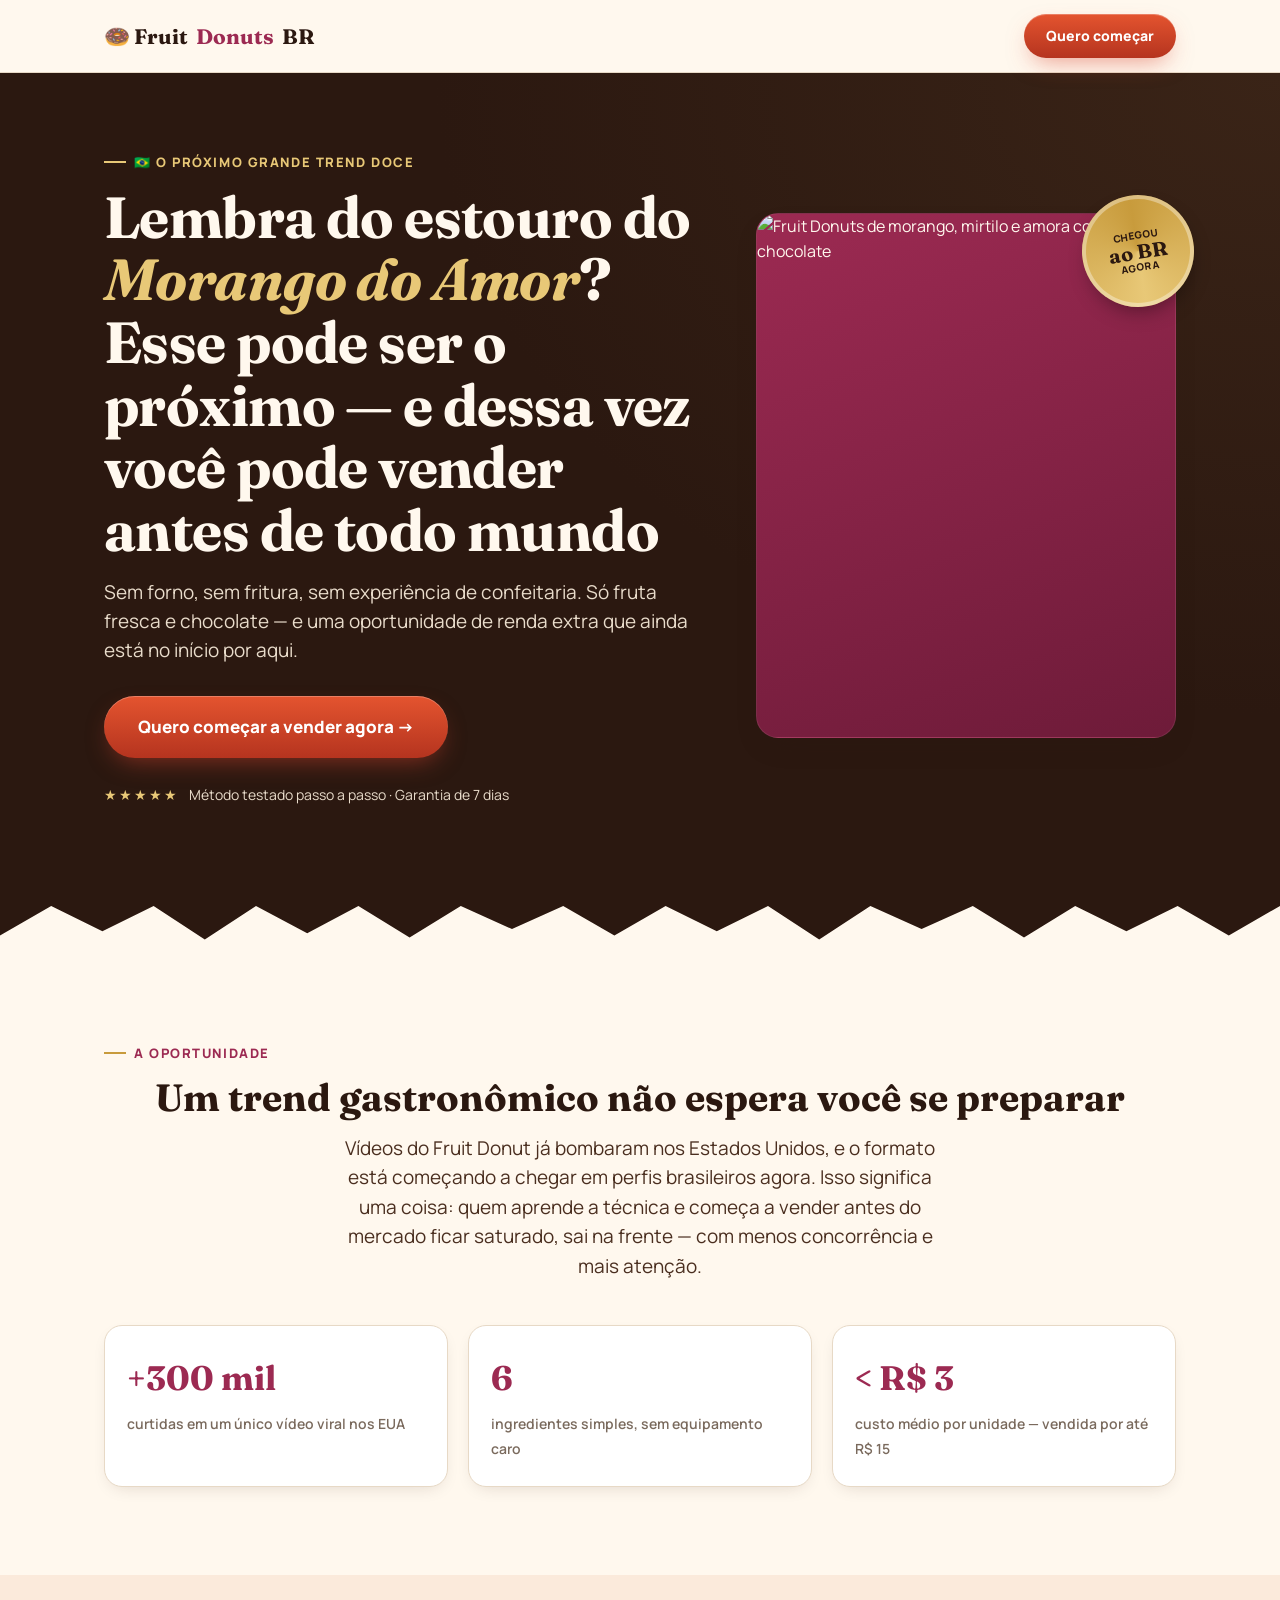
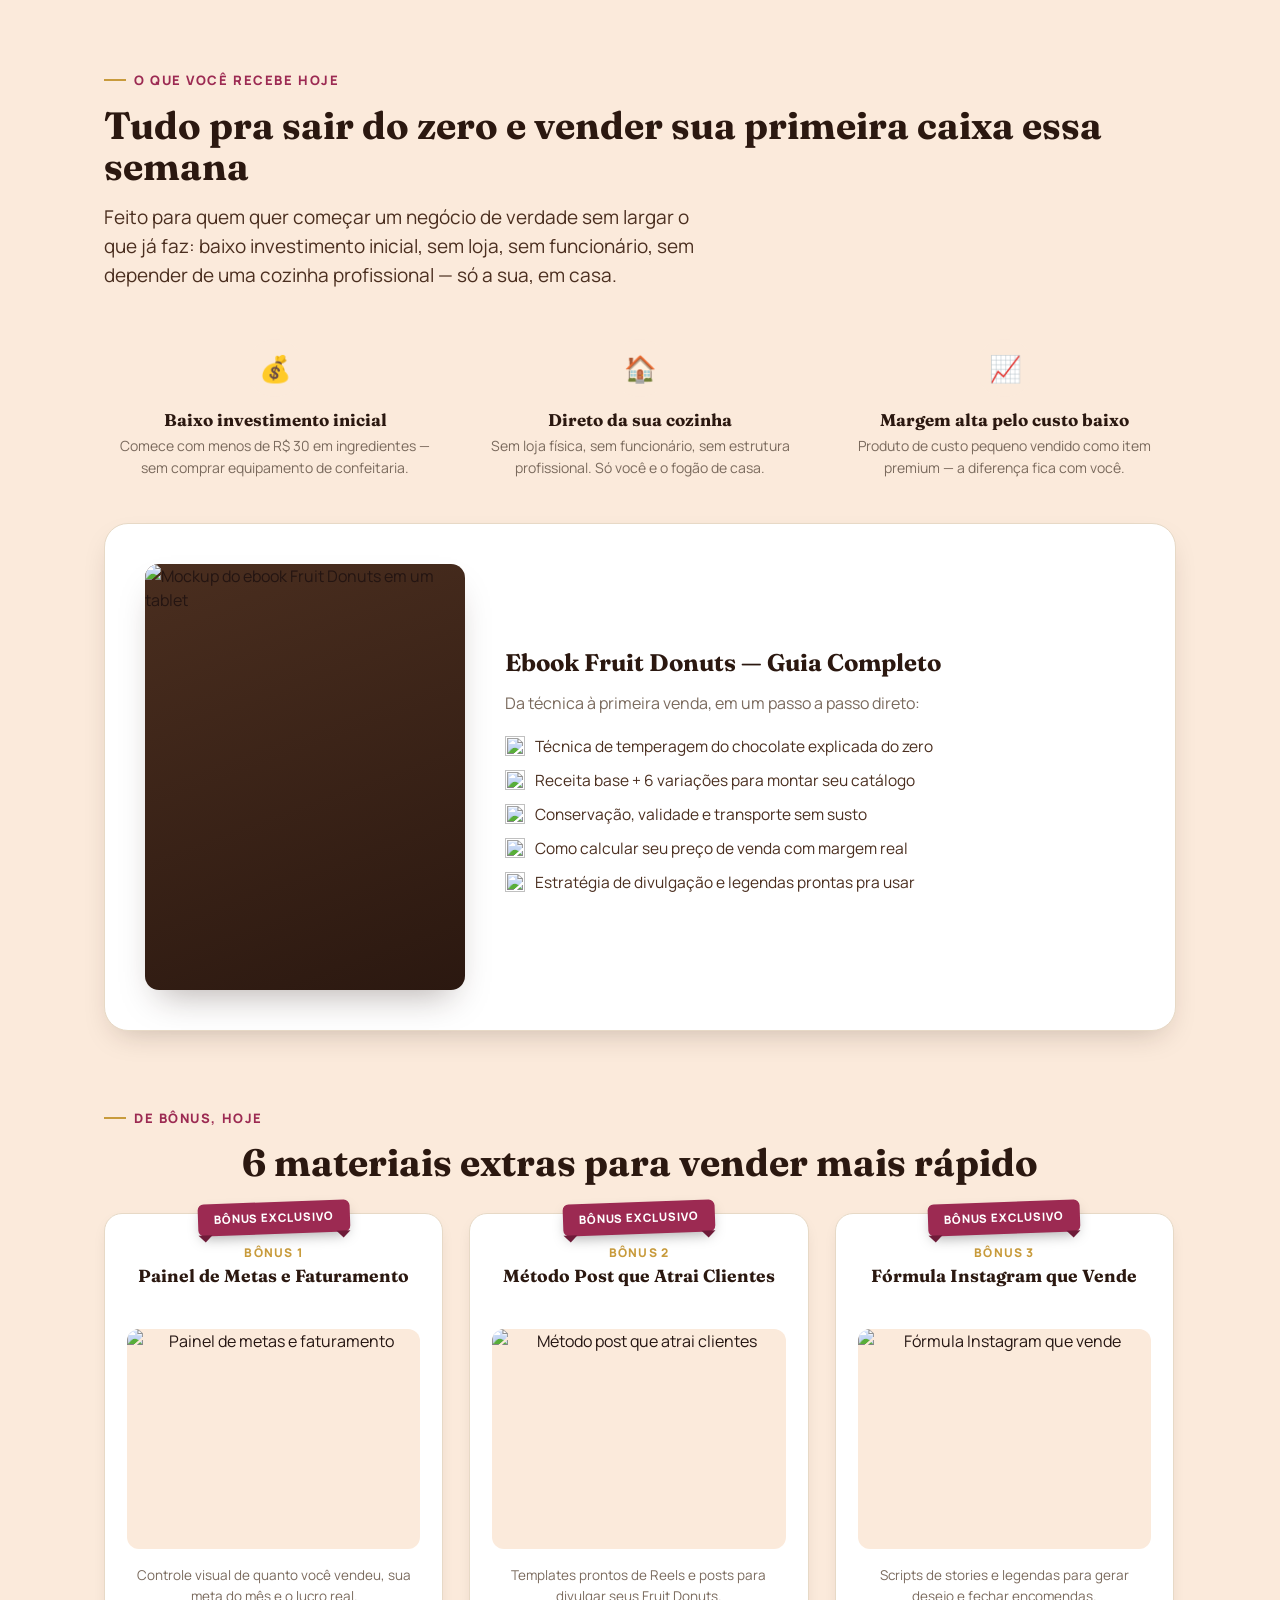
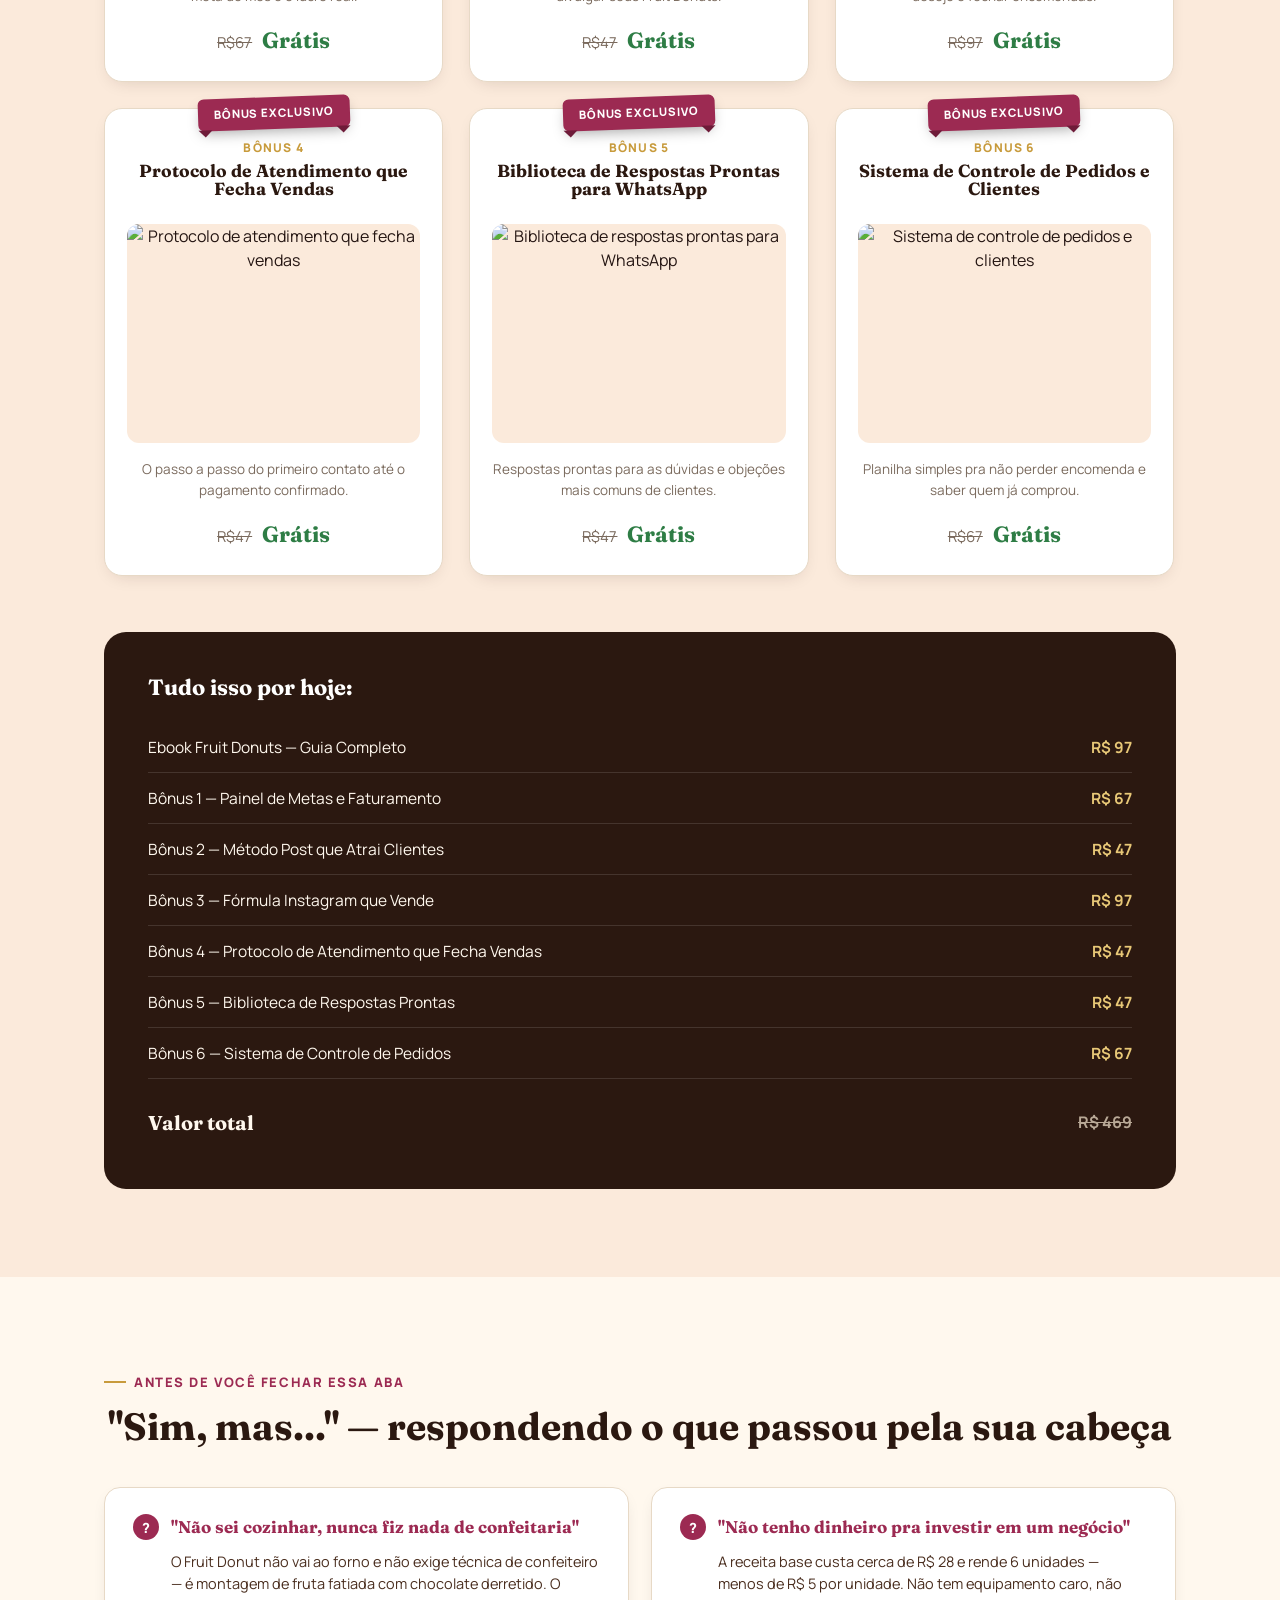
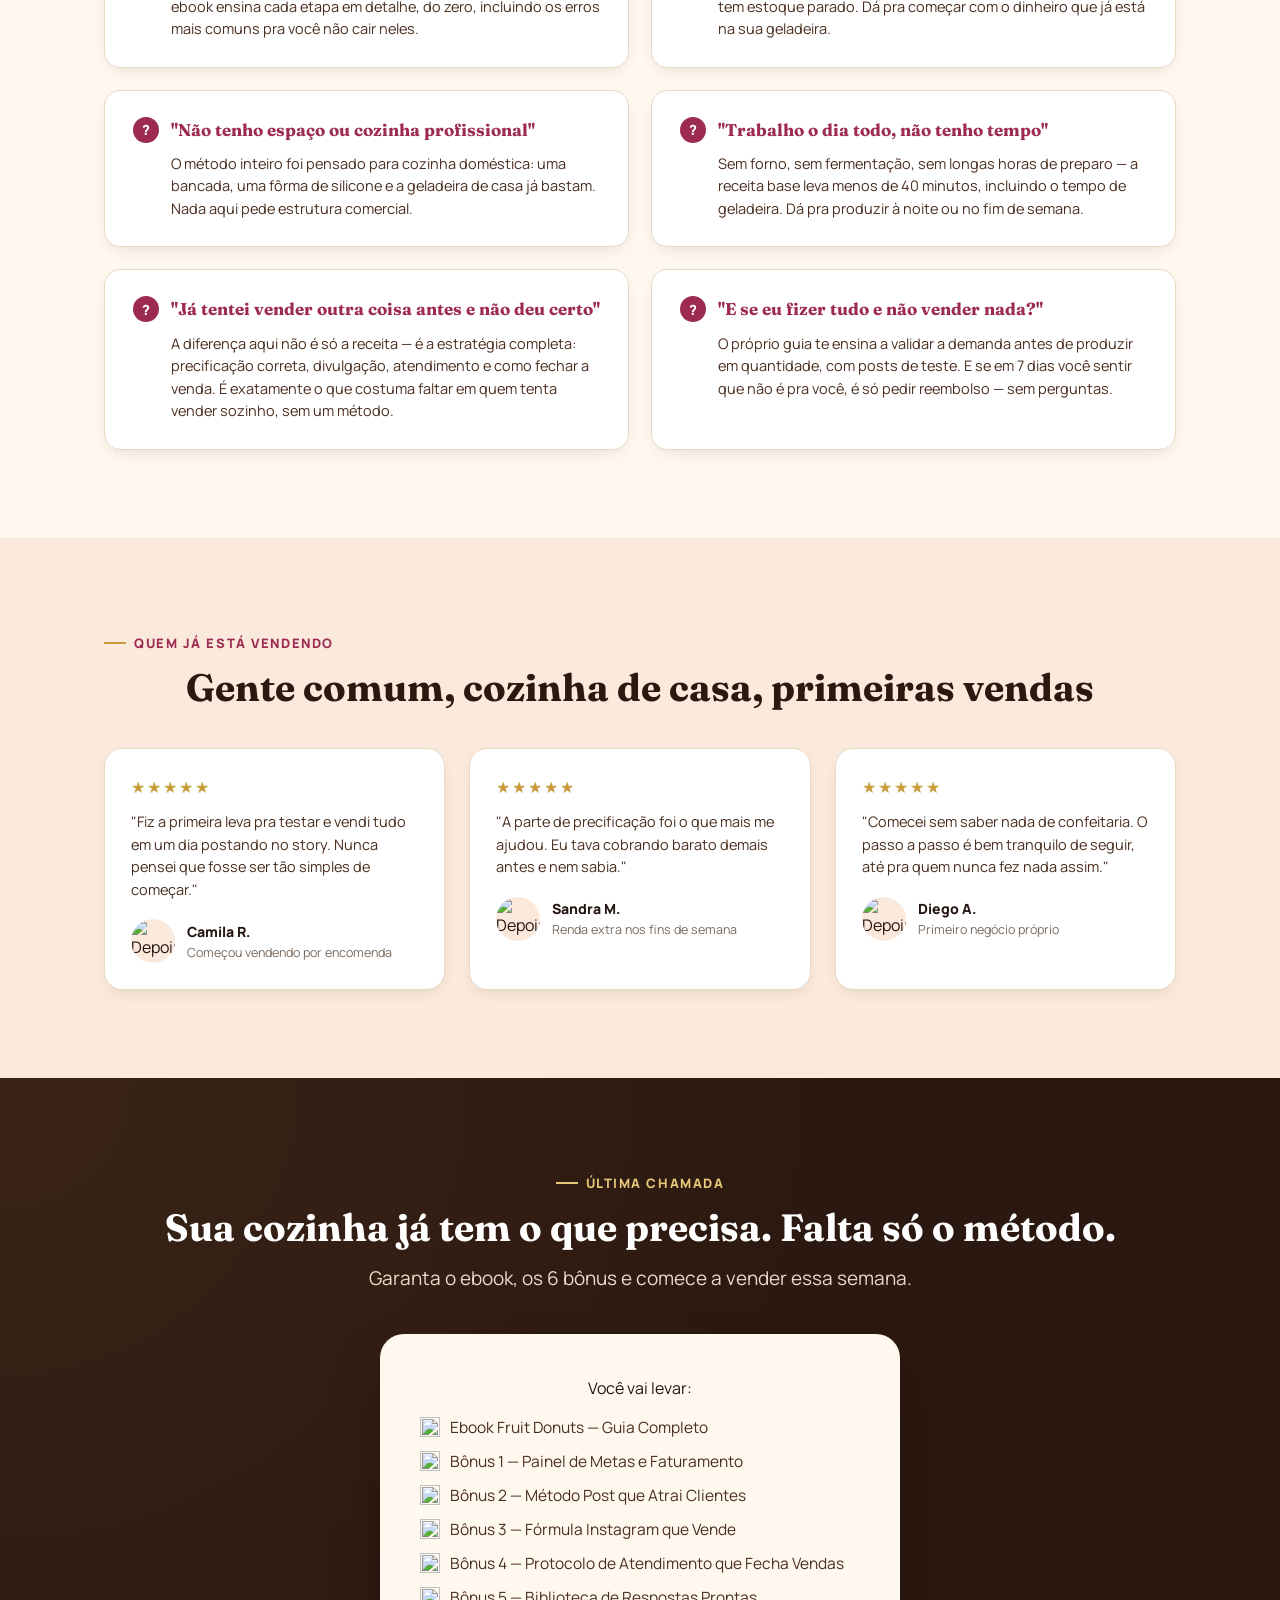
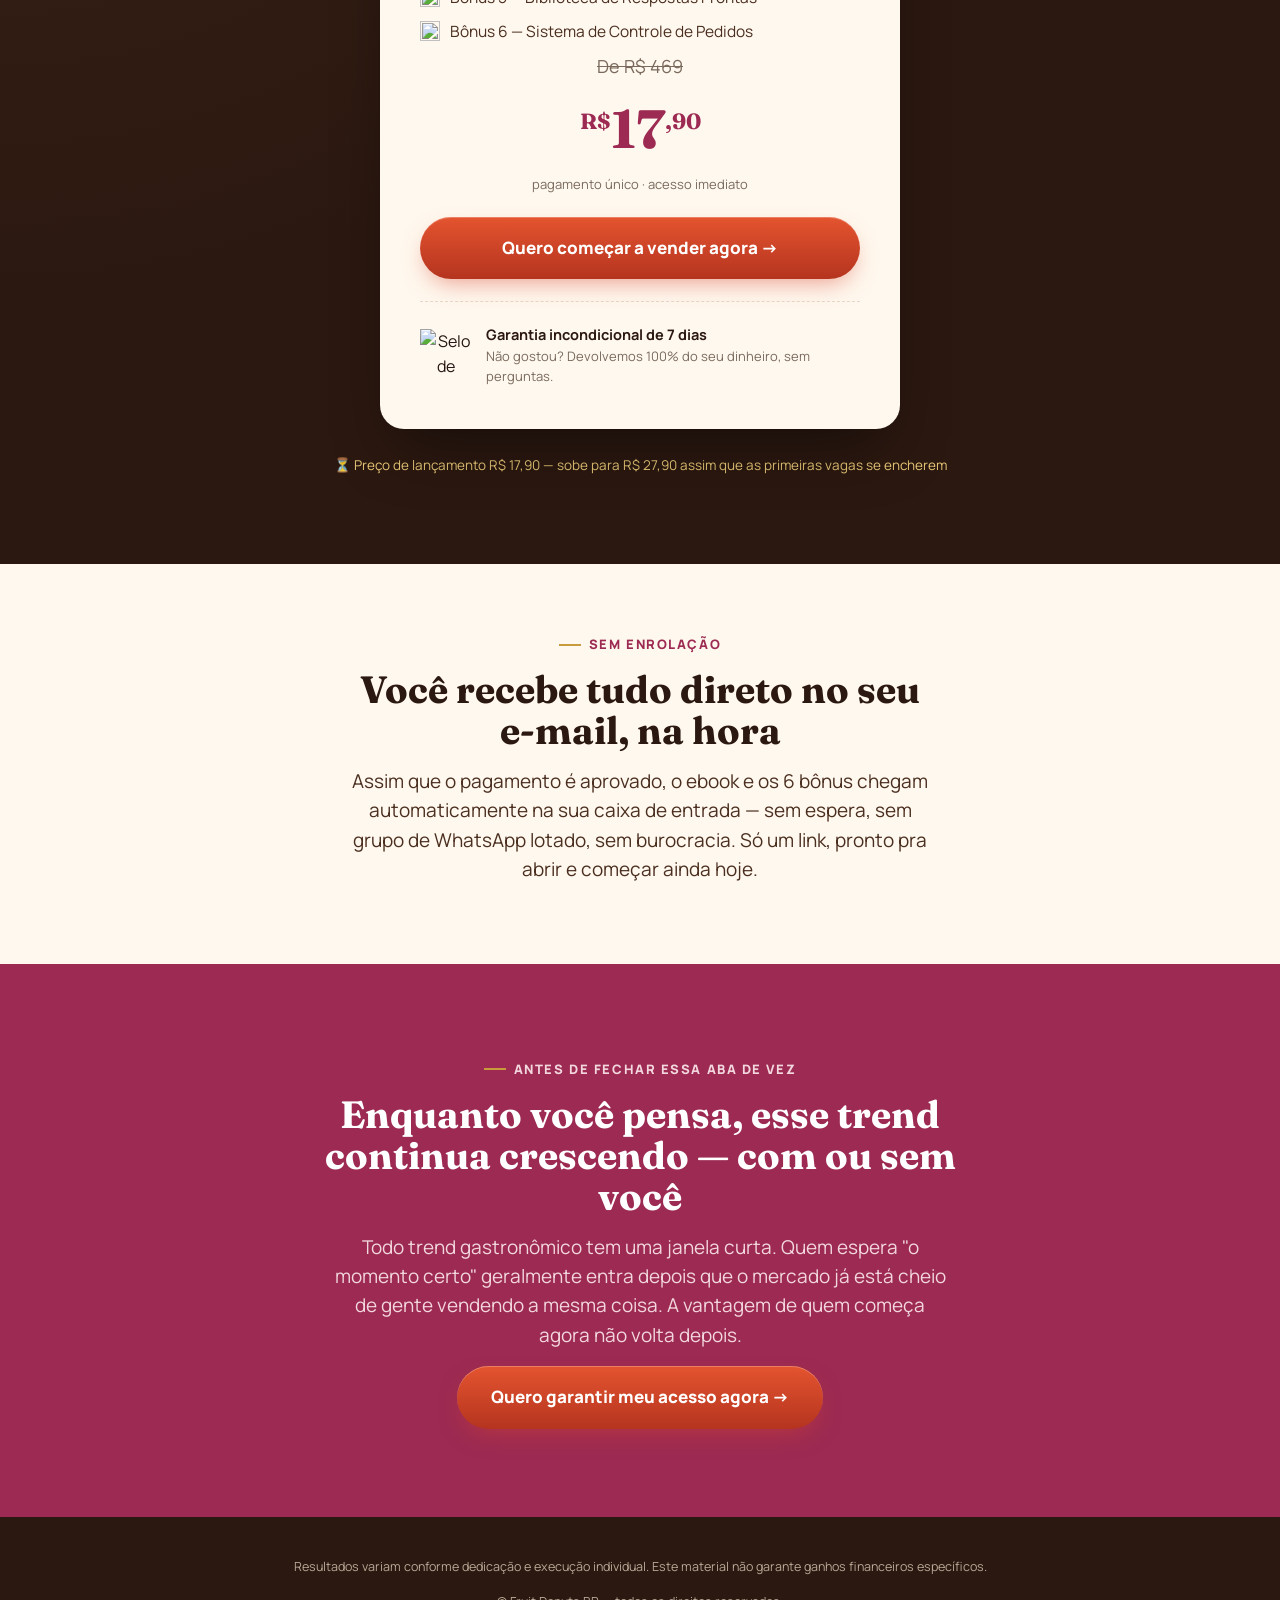
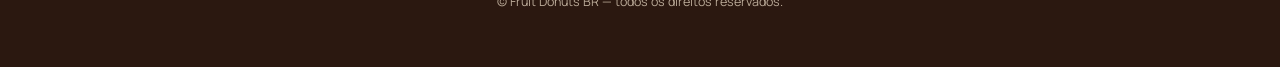
==== index.html @ 97f6bb73 "Add files via upload" ====
<!DOCTYPE html>
<html lang="pt-BR">
<head>
<meta charset="UTF-8">
<meta name="viewport" content="width=device-width, initial-scale=1.0">
<title>Fruit Donuts — O doce viral dos EUA, agora no Brasil</title>
<link rel="stylesheet" href="styles.css">
</head>
<body>

<header class="site-header">
  <div class="container">
    <div class="logo">🍩 Fruit<span>Donuts</span> BR</div>
    <a href="#oferta" class="btn btn-primary header-cta">Quero começar</a>
  </div>
</header>

<!-- ===================== ATENÇÃO ===================== -->
<section class="hero">
  <div class="container">
    <div class="hero-copy">
      <div class="eyebrow">🇧🇷 o próximo grande trend doce</div>
      <h1>Lembra do estouro do <em>Morango do Amor</em>? Esse pode ser o próximo — e dessa vez você pode vender antes de todo mundo</h1>
      <p class="lede">Sem forno, sem fritura, sem experiência de confeitaria. Só fruta fresca e chocolate — e uma oportunidade de renda extra que ainda está no início por aqui.</p>
      <div class="hero-cta-row">
        <a href="#oferta" class="btn btn-primary">Quero começar a vender agora →</a>
      </div>
      <div class="trust-row">
        <span class="stars">★★★★★</span>
        <span>Método testado passo a passo · Garantia de 7 dias</span>
      </div>
    </div>
    <div class="hero-visual">
      <div class="frame">
        <img src="img/index/hero-fruit-donuts.webp" alt="Fruit Donuts de morango, mirtilo e amora cobertos de chocolate">
      </div>
      <div class="selo-float">
        <div class="selo"><small>Chegou</small><strong>ao BR</strong><small>agora</small></div>
      </div>
    </div>
  </div>
</section>
<div class="torn from-choc"></div>

<!-- ===================== INTERESSE ===================== -->
<section>
  <div class="container">
    <div class="eyebrow center">A oportunidade</div>
    <h2 class="center">Um trend gastronômico não espera você se preparar</h2>
    <p class="lede center">Vídeos do Fruit Donut já bombaram nos Estados Unidos, e o formato está começando a chegar em perfis brasileiros agora. Isso significa uma coisa: quem aprende a técnica e começa a vender antes do mercado ficar saturado, sai na frente — com menos concorrência e mais atenção.</p>
    <div class="stat-row">
      <div class="stat-card">
        <span class="num">+300 mil</span>
        <span class="lbl">curtidas em um único vídeo viral nos EUA</span>
      </div>
      <div class="stat-card">
        <span class="num">6</span>
        <span class="lbl">ingredientes simples, sem equipamento caro</span>
      </div>
      <div class="stat-card">
        <span class="num">&lt; R$ 3</span>
        <span class="lbl">custo médio por unidade — vendida por até R$ 15</span>
      </div>
    </div>
  </div>
</section>

<!-- ===================== DESEJO ===================== -->
<section style="background:var(--cream-2);">
  <div class="container">
    <div class="eyebrow">O que você recebe hoje</div>
    <h2>Tudo pra sair do zero e vender sua primeira caixa essa semana</h2>
    <p class="lede">Feito para quem quer começar um negócio de verdade sem largar o que já faz: baixo investimento inicial, sem loja, sem funcionário, sem depender de uma cozinha profissional — só a sua, em casa.</p>

    <div class="angle-strip">
      <div class="angle-card">
        <div class="ic">💰</div>
        <h3>Baixo investimento inicial</h3>
        <p>Comece com menos de R$ 30 em ingredientes — sem comprar equipamento de confeitaria.</p>
      </div>
      <div class="angle-card">
        <div class="ic">🏠</div>
        <h3>Direto da sua cozinha</h3>
        <p>Sem loja física, sem funcionário, sem estrutura profissional. Só você e o fogão de casa.</p>
      </div>
      <div class="angle-card">
        <div class="ic">📈</div>
        <h3>Margem alta pelo custo baixo</h3>
        <p>Produto de custo pequeno vendido como item premium — a diferença fica com você.</p>
      </div>
    </div>

    <div class="product-hero-card">
      <div class="mockup">
        <img src="img/index/ebook-mockup.webp" alt="Mockup do ebook Fruit Donuts em um tablet">
      </div>
      <div>
        <h3 style="font-size:24px;">Ebook Fruit Donuts — Guia Completo</h3>
        <p style="color:var(--muted); margin-bottom:0;">Da técnica à primeira venda, em um passo a passo direto:</p>
        <ul class="check-list">
          <li><img src="img/index/icone-check.webp" alt=""> Técnica de temperagem do chocolate explicada do zero</li>
          <li><img src="img/index/icone-check.webp" alt=""> Receita base + 6 variações para montar seu catálogo</li>
          <li><img src="img/index/icone-check.webp" alt=""> Conservação, validade e transporte sem susto</li>
          <li><img src="img/index/icone-check.webp" alt=""> Como calcular seu preço de venda com margem real</li>
          <li><img src="img/index/icone-check.webp" alt=""> Estratégia de divulgação e legendas prontas pra usar</li>
        </ul>
      </div>
    </div>

    <!-- BONUS GRID -->
    <div style="margin-top:70px;">
      <div class="eyebrow center">De bônus, hoje</div>
      <h2 class="center">6 materiais extras para vender mais rápido</h2>
    </div>
    <div class="bonus-grid">

      <div class="bonus-card">
        <div class="ribbon">Bônus exclusivo</div>
        <div class="bonus-num">Bônus 1</div>
        <h3>Painel de Metas e Faturamento</h3>
        <div class="mockup"><img src="img/index/bonus_1.webp" alt="Painel de metas e faturamento"></div>
        <p class="desc">Controle visual de quanto você vendeu, sua meta do mês e o lucro real.</p>
        <div class="price-row"><span class="price-strike">R$67</span><span class="price-free">Grátis</span></div>
      </div>

      <div class="bonus-card">
        <div class="ribbon">Bônus exclusivo</div>
        <div class="bonus-num">Bônus 2</div>
        <h3>Método Post que Atrai Clientes</h3>
        <div class="mockup"><img src="img/index/bonus_2.webp" alt="Método post que atrai clientes"></div>
        <p class="desc">Templates prontos de Reels e posts para divulgar seus Fruit Donuts.</p>
        <div class="price-row"><span class="price-strike">R$47</span><span class="price-free">Grátis</span></div>
      </div>

      <div class="bonus-card">
        <div class="ribbon">Bônus exclusivo</div>
        <div class="bonus-num">Bônus 3</div>
        <h3>Fórmula Instagram que Vende</h3>
        <div class="mockup"><img src="img/index/bonus_3.webp" alt="Fórmula Instagram que vende"></div>
        <p class="desc">Scripts de stories e legendas para gerar desejo e fechar encomendas.</p>
        <div class="price-row"><span class="price-strike">R$97</span><span class="price-free">Grátis</span></div>
      </div>

      <div class="bonus-card">
        <div class="ribbon">Bônus exclusivo</div>
        <div class="bonus-num">Bônus 4</div>
        <h3>Protocolo de Atendimento que Fecha Vendas</h3>
        <div class="mockup"><img src="img/index/bonus_4.webp" alt="Protocolo de atendimento que fecha vendas"></div>
        <p class="desc">O passo a passo do primeiro contato até o pagamento confirmado.</p>
        <div class="price-row"><span class="price-strike">R$47</span><span class="price-free">Grátis</span></div>
      </div>

      <div class="bonus-card">
        <div class="ribbon">Bônus exclusivo</div>
        <div class="bonus-num">Bônus 5</div>
        <h3>Biblioteca de Respostas Prontas para WhatsApp</h3>
        <div class="mockup"><img src="img/index/bonus_5.webp" alt="Biblioteca de respostas prontas para WhatsApp"></div>
        <p class="desc">Respostas prontas para as dúvidas e objeções mais comuns de clientes.</p>
        <div class="price-row"><span class="price-strike">R$47</span><span class="price-free">Grátis</span></div>
      </div>

      <div class="bonus-card">
        <div class="ribbon">Bônus exclusivo</div>
        <div class="bonus-num">Bônus 6</div>
        <h3>Sistema de Controle de Pedidos e Clientes</h3>
        <div class="mockup"><img src="img/index/bonus_6.webp" alt="Sistema de controle de pedidos e clientes"></div>
        <p class="desc">Planilha simples pra não perder encomenda e saber quem já comprou.</p>
        <div class="price-row"><span class="price-strike">R$67</span><span class="price-free">Grátis</span></div>
      </div>

    </div>

    <!-- VALUE STACK -->
    <div class="value-stack">
      <h3>Tudo isso por hoje:</h3>
      <div class="value-row"><span>Ebook Fruit Donuts — Guia Completo</span><span class="val">R$ 97</span></div>
      <div class="value-row"><span>Bônus 1 — Painel de Metas e Faturamento</span><span class="val">R$ 67</span></div>
      <div class="value-row"><span>Bônus 2 — Método Post que Atrai Clientes</span><span class="val">R$ 47</span></div>
      <div class="value-row"><span>Bônus 3 — Fórmula Instagram que Vende</span><span class="val">R$ 97</span></div>
      <div class="value-row"><span>Bônus 4 — Protocolo de Atendimento que Fecha Vendas</span><span class="val">R$ 47</span></div>
      <div class="value-row"><span>Bônus 5 — Biblioteca de Respostas Prontas</span><span class="val">R$ 47</span></div>
      <div class="value-row"><span>Bônus 6 — Sistema de Controle de Pedidos</span><span class="val">R$ 67</span></div>
      <div class="value-row total"><span>Valor total</span><span class="val">R$ 469</span></div>
    </div>
  </div>
</section>

<!-- ===================== QUEBRA DE OBJEÇÕES ===================== -->
<section>
  <div class="container">
    <div class="eyebrow center">Antes de você fechar essa aba</div>
    <h2 class="center">"Sim, mas..." — respondendo o que passou pela sua cabeça</h2>
    <div class="objection-grid">

      <div class="objection-card">
        <div class="q"><span class="mark">?</span>"Não sei cozinhar, nunca fiz nada de confeitaria"</div>
        <p class="a">O Fruit Donut não vai ao forno e não exige técnica de confeiteiro — é montagem de fruta fatiada com chocolate derretido. O ebook ensina cada etapa em detalhe, do zero, incluindo os erros mais comuns pra você não cair neles.</p>
      </div>

      <div class="objection-card">
        <div class="q"><span class="mark">?</span>"Não tenho dinheiro pra investir em um negócio"</div>
        <p class="a">A receita base custa cerca de R$ 28 e rende 6 unidades — menos de R$ 5 por unidade. Não tem equipamento caro, não tem estoque parado. Dá pra começar com o dinheiro que já está na sua geladeira.</p>
      </div>

      <div class="objection-card">
        <div class="q"><span class="mark">?</span>"Não tenho espaço ou cozinha profissional"</div>
        <p class="a">O método inteiro foi pensado para cozinha doméstica: uma bancada, uma fôrma de silicone e a geladeira de casa já bastam. Nada aqui pede estrutura comercial.</p>
      </div>

      <div class="objection-card">
        <div class="q"><span class="mark">?</span>"Trabalho o dia todo, não tenho tempo"</div>
        <p class="a">Sem forno, sem fermentação, sem longas horas de preparo — a receita base leva menos de 40 minutos, incluindo o tempo de geladeira. Dá pra produzir à noite ou no fim de semana.</p>
      </div>

      <div class="objection-card">
        <div class="q"><span class="mark">?</span>"Já tentei vender outra coisa antes e não deu certo"</div>
        <p class="a">A diferença aqui não é só a receita — é a estratégia completa: precificação correta, divulgação, atendimento e como fechar a venda. É exatamente o que costuma faltar em quem tenta vender sozinho, sem um método.</p>
      </div>

      <div class="objection-card">
        <div class="q"><span class="mark">?</span>"E se eu fizer tudo e não vender nada?"</div>
        <p class="a">O próprio guia te ensina a validar a demanda antes de produzir em quantidade, com posts de teste. E se em 7 dias você sentir que não é pra você, é só pedir reembolso — sem perguntas.</p>
      </div>

    </div>
  </div>
</section>

<!-- ===================== PROVA SOCIAL ===================== -->
<section style="background:var(--cream-2);">
  <div class="container">
    <div class="eyebrow center">Quem já está vendendo</div>
    <h2 class="center">Gente comum, cozinha de casa, primeiras vendas</h2>
    <div class="testi-grid">
      <div class="testi-card">
        <span class="stars">★★★★★</span>
        <p>"Fiz a primeira leva pra testar e vendi tudo em um dia postando no story. Nunca pensei que fosse ser tão simples de começar."</p>
        <div class="testi-person">
          <img src="img/index/depoimento-avatar-1.webp" alt="Depoimento de cliente">
          <div><div class="name">Camila R.</div><div class="role">Começou vendendo por encomenda</div></div>
        </div>
      </div>
      <div class="testi-card">
        <span class="stars">★★★★★</span>
        <p>"A parte de precificação foi o que mais me ajudou. Eu tava cobrando barato demais antes e nem sabia."</p>
        <div class="testi-person">
          <img src="img/index/depoimento-avatar-2.webp" alt="Depoimento de cliente">
          <div><div class="name">Sandra M.</div><div class="role">Renda extra nos fins de semana</div></div>
        </div>
      </div>
      <div class="testi-card">
        <span class="stars">★★★★★</span>
        <p>"Comecei sem saber nada de confeitaria. O passo a passo é bem tranquilo de seguir, até pra quem nunca fez nada assim."</p>
        <div class="testi-person">
          <img src="img/index/depoimento-avatar-3.webp" alt="Depoimento de cliente">
          <div><div class="name">Diego A.</div><div class="role">Primeiro negócio próprio</div></div>
        </div>
      </div>
    </div>
  </div>
</section>

<!-- ===================== AÇÃO ===================== -->
<section class="action-section" id="oferta">
  <div class="container">
    <div class="eyebrow">Última chamada</div>
    <h2>Sua cozinha já tem o que precisa. Falta só o método.</h2>
    <p class="lede center" style="color:#E9DCCB;">Garanta o ebook, os 6 bônus e comece a vender essa semana.</p>

    <div class="pricing-card">
      <div class="includes-block">
        <div class="ob-title" style="font-size:16px;margin-bottom:14px;">Você vai levar:</div>
        <ul class="check-list" style="margin:0;">
          <li><img src="img/index/icone-check.webp" alt=""> Ebook Fruit Donuts — Guia Completo</li>
          <li><img src="img/index/icone-check.webp" alt=""> Bônus 1 — Painel de Metas e Faturamento</li>
          <li><img src="img/index/icone-check.webp" alt=""> Bônus 2 — Método Post que Atrai Clientes</li>
          <li><img src="img/index/icone-check.webp" alt=""> Bônus 3 — Fórmula Instagram que Vende</li>
          <li><img src="img/index/icone-check.webp" alt=""> Bônus 4 — Protocolo de Atendimento que Fecha Vendas</li>
          <li><img src="img/index/icone-check.webp" alt=""> Bônus 5 — Biblioteca de Respostas Prontas</li>
          <li><img src="img/index/icone-check.webp" alt=""> Bônus 6 — Sistema de Controle de Pedidos</li>
        </ul>
      </div>
      <div class="price-block">
        <span class="old-price">De R$ 469</span>
        <div class="new-price"><sup>R$</sup>17<sup>,90</sup></div>
        <div class="per">pagamento único · acesso imediato</div>
        <a href="#" class="btn btn-primary btn-block">Quero começar a vender agora →</a>
        <div class="guarantee-row">
          <img src="img/index/garantia-selo.webp" alt="Selo de garantia de 7 dias">
          <div class="txt"><strong>Garantia incondicional de 7 dias</strong>Não gostou? Devolvemos 100% do seu dinheiro, sem perguntas.</div>
        </div>
      </div>
    </div>
    <div class="urgency">⏳ Preço de lançamento R$ 17,90 — sobe para R$ 27,90 assim que as primeiras vagas se encherem</div>
  </div>
</section>

<!-- ===================== ENTREGA / SEM ENROLAÇÃO ===================== -->
<section class="section-tight" style="background:var(--cream);">
  <div class="container center" style="max-width:640px;">
    <div class="eyebrow center">sem enrolação</div>
    <h2>Você recebe tudo direto no seu e-mail, na hora</h2>
    <p class="lede center">Assim que o pagamento é aprovado, o ebook e os 6 bônus chegam automaticamente na sua caixa de entrada — sem espera, sem grupo de WhatsApp lotado, sem burocracia. Só um link, pronto pra abrir e começar ainda hoje.</p>
  </div>
</section>

<!-- ===================== CUTUCADA FINAL ===================== -->
<section style="background:var(--berry); color:#fff; text-align:center;">
  <div class="container" style="max-width:680px;">
    <div class="eyebrow center" style="color:#F3D7DE;">antes de fechar essa aba de vez</div>
    <h2 style="color:#fff;">Enquanto você pensa, esse trend continua crescendo — com ou sem você</h2>
    <p class="lede center" style="color:#F3D7DE;">Todo trend gastronômico tem uma janela curta. Quem espera "o momento certo" geralmente entra depois que o mercado já está cheio de gente vendendo a mesma coisa. A vantagem de quem começa agora não volta depois.</p>
    <a href="#oferta" class="btn btn-primary">Quero garantir meu acesso agora →</a>
  </div>
</section>

<footer>
  <div class="container">
    <p>Resultados variam conforme dedicação e execução individual. Este material não garante ganhos financeiros específicos.</p>
    <p>© Fruit Donuts BR — todos os direitos reservados.</p>
  </div>
</footer>

</body>
</html>
---- styles.css ----
/* ============================================================
   FRUIT DONUTS BR — Design tokens
   Display: Fraunces (bakery/patisserie signage energy)
   Body/UI: Manrope
   Signature: rotated "selo" (wax-seal/sticker) badges + torn-paper
   section dividers, evoking a bakery box rather than a generic SaaS page.
   ============================================================ */

@import url('https://fonts.googleapis.com/css2?family=Fraunces:ital,opsz,wght@0,9..144,400;0,9..144,600;0,9..144,700;0,9..144,900;1,9..144,500;1,9..144,600&family=Manrope:wght@400;500;600;700;800&display=swap');

:root{
  --choc:        #2B1810;
  --choc-soft:   #4A2E1F;
  --cream:       #FFF8EE;
  --cream-2:     #FBEADB;
  --card:        #FFFFFF;
  --berry:       #9C2A52;
  --berry-deep:  #6E1B39;
  --red-cta:     #D6432F;
  --red-cta-dk:  #B5341F;
  --gold:        #C89B3C;
  --gold-light:  #E8C877;
  --ink:         #241512;
  --muted:       #7A6A5D;
  --line:        #E7D9C6;
  --green-ok:    #2E7D45;

  --display: 'Fraunces', serif;
  --body: 'Manrope', sans-serif;

  --radius: 18px;
  --shadow-soft: 0 12px 30px -12px rgba(43,24,16,0.25);
  --shadow-card: 0 6px 18px -8px rgba(43,24,16,0.18);
}

*{ box-sizing: border-box; }
html{ scroll-behavior: smooth; }
body{
  margin:0;
  font-family: var(--body);
  background: var(--cream);
  color: var(--ink);
  line-height: 1.55;
  -webkit-font-smoothing: antialiased;
}
img{ max-width:100%; display:block; }
a{ color: inherit; }
.container{
  width: 100%;
  max-width: 1120px;
  margin: 0 auto;
  padding: 0 24px;
}
.eyebrow{
  display:inline-flex;
  align-items:center;
  gap:8px;
  font-family: var(--body);
  font-weight:800;
  font-size: 13px;
  letter-spacing: .12em;
  text-transform: uppercase;
  color: var(--berry);
  margin-bottom: 14px;
}
.eyebrow::before{
  content:"";
  width: 22px; height: 2px;
  background: var(--gold);
  display:inline-block;
}
h1,h2,h3{
  font-family: var(--display);
  color: var(--choc);
  margin: 0 0 16px;
  line-height: 1.08;
  font-weight: 700;
}
h1{ font-size: clamp(34px, 5vw, 58px); font-weight: 700; letter-spacing: -0.01em; }
h2{ font-size: clamp(26px, 3.4vw, 38px); }
h3{ font-size: 20px; }
p{ margin: 0 0 16px; }
.lede{ font-size: 19px; color: var(--choc-soft); max-width: 620px; }
.center{ text-align:center; margin-left:auto; margin-right:auto; }

section{ padding: 88px 0; position:relative; }
.section-tight{ padding: 64px 0; }

/* ---------- Buttons ---------- */
.btn{
  display:inline-flex;
  align-items:center;
  justify-content:center;
  gap:10px;
  font-family: var(--body);
  font-weight: 800;
  font-size: 17px;
  padding: 18px 34px;
  border-radius: 100px;
  border: none;
  cursor:pointer;
  text-decoration:none;
  transition: transform .15s ease, box-shadow .15s ease, filter .15s ease;
}
.btn-primary{
  background: linear-gradient(180deg, #E4542F, var(--red-cta-dk));
  color: #fff;
  box-shadow: 0 10px 24px -8px rgba(214,67,47,0.55), inset 0 1px 0 rgba(255,255,255,.25);
}
.btn-primary:hover{ transform: translateY(-2px); filter: brightness(1.04); }
.btn-primary:active{ transform: translateY(0); }
.btn-ghost{
  background: transparent;
  color: var(--choc);
  border: 2px solid var(--choc);
}
.btn-block{ width:100%; }
.btn-sub{ display:block; margin-top:10px; font-size:13px; color: var(--muted); text-align:center; }

/* ---------- Header ---------- */
.site-header{
  position: sticky; top:0; z-index: 50;
  background: rgba(255,248,238,0.92);
  backdrop-filter: blur(6px);
  border-bottom: 1px solid var(--line);
}
.site-header .container{
  display:flex; align-items:center; justify-content:space-between;
  padding-top: 14px; padding-bottom: 14px;
}
.logo{
  font-family: var(--display);
  font-weight: 700;
  font-size: 21px;
  color: var(--choc);
  display:flex; align-items:center; gap:8px;
}
.logo span{ color: var(--berry); }
.header-cta{
  font-size: 14px;
  padding: 11px 22px;
}

/* ---------- Hero ---------- */
.hero{
  background: radial-gradient(120% 140% at 100% 0%, #3A2417 0%, var(--choc) 55%);
  color: var(--cream);
  padding: 72px 0 100px;
  overflow:hidden;
}
.hero .container{
  display:flex;
  flex-wrap: wrap;
  gap: 56px;
  align-items:center;
}
.hero .hero-copy{ flex: 1 1 460px; min-width: 320px; }
.hero .hero-visual{ flex: 1 1 380px; min-width: 280px; max-width: 420px; }
.hero .eyebrow{ color: var(--gold-light); }
.hero .eyebrow::before{ background: var(--gold-light); }
.hero h1{ color: #FFF8EE; }
.hero h1 em{ font-style: italic; color: var(--gold-light); }
.hero .lede{ color: #E9DCCB; }
.hero-cta-row{ display:flex; align-items:center; gap:18px; margin-top: 30px; flex-wrap:wrap; }
.trust-row{
  margin-top: 26px;
  display:flex; align-items:center; gap:10px;
  font-size: 14px; color: #E9DCCB;
}
.stars{ color: var(--gold-light); letter-spacing: 2px; }

.hero-visual{ position:relative; }
.hero-visual .frame{
  border-radius: 22px;
  overflow:hidden;
  box-shadow: var(--shadow-soft);
  border: 1px solid rgba(255,255,255,.08);
  aspect-ratio: 4/5;
  background: linear-gradient(160deg, var(--berry) 0%, var(--berry-deep) 100%);
}
.hero-visual .frame img{ width:100%; height:100%; object-fit: cover; }
.selo-float{
  position:absolute; right:-18px; top:-18px;
}

/* ---------- Selo / badge (signature element) ---------- */
.selo{
  position:relative;
  display:inline-flex;
  flex-direction:column;
  align-items:center;
  justify-content:center;
  width: 112px; height:112px;
  border-radius: 50%;
  background: conic-gradient(from 180deg, var(--gold-light), var(--gold), var(--gold-light));
  color: var(--choc);
  font-family: var(--display);
  font-weight:700;
  text-align:center;
  transform: rotate(-9deg);
  box-shadow: 0 10px 22px -8px rgba(0,0,0,0.45), inset 0 0 0 4px rgba(255,255,255,.35);
  line-height:1.05;
}
.selo small{ font-family: var(--body); font-weight:800; font-size:10px; letter-spacing:.06em; text-transform:uppercase; }
.selo strong{ font-size: 20px; }

.ribbon{
  position:absolute; top:-12px; left: 50%; transform: translateX(-50%) rotate(-2deg);
  background: var(--berry);
  color:#fff;
  font-family: var(--body);
  font-weight: 800;
  font-size: 11.5px;
  letter-spacing: .07em;
  text-transform: uppercase;
  padding: 7px 16px;
  border-radius: 6px;
  box-shadow: 0 6px 14px -4px rgba(0,0,0,.35);
  white-space:nowrap;
}
.ribbon::before, .ribbon::after{
  content:"";
  position:absolute; bottom:-6px;
  border-left: 7px solid transparent;
  border-right: 7px solid transparent;
}
.ribbon::before{ left:0; border-top: 7px solid var(--berry-deep); }
.ribbon::after{ right:0; border-top: 7px solid var(--berry-deep); }

/* ---------- Torn paper divider ---------- */
.torn{
  height: 42px;
  width:100%;
  background: var(--cream);
  clip-path: polygon(0% 100%, 4% 30%, 8% 100%, 12% 40%, 16% 100%, 20% 25%, 24% 100%, 28% 45%, 32% 100%, 36% 20%, 40% 100%, 44% 40%, 48% 100%, 52% 30%, 56% 100%, 60% 45%, 64% 100%, 68% 25%, 72% 100%, 76% 35%, 80% 100%, 84% 20%, 88% 100%, 92% 40%, 96% 100%, 100% 30%, 100% 100%);
}
.torn.into-choc{ background: var(--choc); }
.torn.from-choc{ transform: rotate(180deg); background: var(--choc); }

/* ---------- Stat cards ---------- */
.stat-row{
  display:flex;
  flex-wrap: wrap;
  gap: 20px;
  margin-top: 44px;
}
.stat-row .stat-card{ flex: 1 1 260px; }
.stat-card{
  background: var(--card);
  border: 1px solid var(--line);
  border-radius: var(--radius);
  padding: 26px 22px;
  box-shadow: var(--shadow-card);
}
.stat-card .num{
  font-family: var(--display);
  font-size: 34px;
  font-weight: 700;
  color: var(--berry);
  display:block;
  margin-bottom:6px;
}
.stat-card .lbl{ font-size: 14px; color: var(--muted); font-weight:600; }

/* ---------- Two column layout ---------- */
.two-col{
  display:flex;
  flex-wrap: wrap;
  gap: 60px;
  align-items:center;
}
.two-col > *{ flex: 1 1 400px; }
.two-col.reverse{ direction: rtl; }
.two-col.reverse > *{ direction: ltr; }

/* ---------- Desire: product card ---------- */
.product-hero-card{
  background: var(--card);
  border-radius: 24px;
  box-shadow: var(--shadow-soft);
  border: 1px solid var(--line);
  padding: 40px;
  display:flex;
  flex-wrap: wrap;
  gap: 40px;
  align-items:center;
  margin-top: 36px;
}
.product-hero-card .mockup{ flex: 1 1 280px; max-width:320px; }
.product-hero-card > div:last-child{ flex: 2 1 380px; }
.product-hero-card .mockup{
  border-radius: 14px;
  overflow:hidden;
  box-shadow: 0 18px 34px -14px rgba(43,24,16,.35);
  aspect-ratio: 3/4;
  background: linear-gradient(160deg, var(--choc-soft), var(--choc));
}
.product-hero-card .mockup img{ width:100%; height:100%; object-fit:cover; }
.check-list{ list-style:none; padding:0; margin: 18px 0 0; }
.check-list li{
  display:flex; gap:10px; align-items:flex-start;
  font-size: 15.5px; color: var(--choc-soft); margin-bottom:10px;
}
.check-list li img{ width:20px; height:20px; margin-top:2px; flex-shrink:0; }

/* ---------- Desire angle strip ---------- */
.angle-strip{
  display:flex;
  flex-wrap: wrap;
  gap: 22px;
  margin: 40px 0 8px;
}
.angle-strip .angle-card{ flex: 1 1 260px; }
.angle-card{
  text-align:center;
  padding: 8px 14px;
}
.angle-card .ic{
  width:58px;height:58px;border-radius:50%;
  background: var(--cream-2);
  display:flex; align-items:center; justify-content:center;
  margin: 0 auto 14px;
  font-size: 26px;
}
.angle-card h3{ font-size:17px; margin-bottom:6px; }
.angle-card p{ font-size:14px; color:var(--muted); margin:0; }

/* ---------- Bonus grid ---------- */
.bonus-grid{
  display:flex;
  flex-wrap: wrap;
  gap: 26px;
  margin-top: 30px;
}
.bonus-grid .bonus-card{ flex: 1 1 300px; max-width: calc(33.333% - 18px); }
.bonus-card{
  position:relative;
  background: var(--card);
  border: 1px solid var(--line);
  border-radius: 18px;
  padding: 30px 22px 24px;
  text-align:center;
  box-shadow: var(--shadow-card);
}
.bonus-card .bonus-num{
  font-family: var(--body); font-weight:800; font-size:12px;
  letter-spacing:.1em; text-transform:uppercase; color: var(--gold);
  margin-bottom: 4px;
}
.bonus-card h3{ font-size: 17.5px; margin-bottom: 14px; min-height:48px; }
.bonus-card .mockup{
  border-radius: 12px;
  overflow:hidden;
  aspect-ratio: 4/3;
  background: var(--cream-2);
  margin-bottom: 16px;
}
.bonus-card .mockup img{ width:100%; height:100%; object-fit:cover; }
.bonus-card p.desc{ font-size: 13.5px; color: var(--muted); margin-bottom: 16px; min-height:40px;}
.price-row{ display:flex; align-items:baseline; justify-content:center; gap:10px; }
.price-strike{ font-size: 15px; color: var(--muted); text-decoration: line-through; }
.price-free{ font-family: var(--display); font-weight:700; font-size: 22px; color: var(--green-ok); }

/* ---------- Order bump ---------- */
.order-bump{
  margin-top: 46px;
  border: 2.5px dashed var(--gold);
  background: var(--cream-2);
  border-radius: 20px;
  padding: 30px 32px;
  display:flex;
  flex-wrap: wrap;
  gap: 24px;
  align-items:center;
}
.order-bump > div:nth-child(2){ flex: 3 1 320px; }
.order-bump .ob-price{ flex: 1 1 140px; }
.order-bump .checkbox{
  width: 30px; height:30px; border-radius:8px;
  border: 2.5px solid var(--berry);
  background: #fff;
  display:flex; align-items:center; justify-content:center;
  flex-shrink:0;
}
.order-bump .checkbox::after{
  content:"✓"; color: var(--berry); font-weight:900; font-size:18px;
}
.order-bump .ob-title{
  font-family: var(--display); font-weight:700; font-size: 19px; color: var(--choc); margin-bottom:4px;
}
.order-bump .ob-desc{ font-size: 14px; color: var(--muted); margin:0; }
.order-bump .ob-price{ text-align:right; white-space:nowrap; }
.order-bump .ob-price .strike{ display:block; font-size:14px; color:var(--muted); text-decoration:line-through; }
.order-bump .ob-price .now{ font-family: var(--display); font-weight:700; font-size:26px; color: var(--berry); }
.order-bump-tag{
  display:inline-block;
  background: var(--berry); color:#fff;
  font-size:11px; font-weight:800; letter-spacing:.08em; text-transform:uppercase;
  padding: 5px 12px; border-radius: 100px; margin-bottom:14px;
}

/* ---------- Value stack ---------- */
.value-stack{
  background: var(--choc);
  color: var(--cream);
  border-radius: 22px;
  padding: 44px 44px 38px;
  margin-top: 56px;
}
.value-stack h3{ color: #fff; font-size: 22px; margin-bottom: 22px; }
.value-row{
  display:flex; justify-content:space-between; align-items:center;
  padding: 13px 0;
  border-bottom: 1px solid rgba(255,255,255,.12);
  font-size: 15.5px;
}
.value-row .val{ color: var(--gold-light); font-weight:700; }
.value-row.total{
  border-bottom:none; margin-top: 8px; padding-top:20px;
  font-family: var(--display); font-size: 20px; font-weight:700;
}
.value-row.total .val{ text-decoration: line-through; color:#B8A896; font-family:var(--body); font-weight:700; font-size:16px;}

/* ---------- Objections / FAQ ---------- */
.objection-grid{
  display:flex;
  flex-wrap: wrap;
  gap: 22px;
  margin-top: 40px;
}
.objection-grid .objection-card{ flex: 1 1 calc(50% - 11px); min-width:280px; }
.objection-card{
  background: var(--card);
  border-radius: 16px;
  border: 1px solid var(--line);
  padding: 26px 28px;
  box-shadow: var(--shadow-card);
}
.objection-card .q{
  display:flex; gap:12px; align-items:flex-start;
  font-family: var(--display); font-weight:700; font-size:17px; color: var(--berry);
  margin-bottom:10px;
}
.objection-card .q .mark{
  flex-shrink:0; width:26px;height:26px;border-radius:50%;
  background: var(--berry); color:#fff; font-size:14px;
  display:flex;align-items:center;justify-content:center;
  font-family: var(--body); font-weight:800;
}
.objection-card .a{ font-size:14.5px; color: var(--choc-soft); margin:0; padding-left: 38px; }

/* ---------- Testimonials ---------- */
.testi-grid{
  display:flex; flex-wrap:wrap; gap:24px; margin-top: 40px;
}
.testi-grid .testi-card{ flex: 1 1 280px; }
.testi-card{
  background: var(--card); border-radius:18px; border:1px solid var(--line);
  padding: 26px; box-shadow: var(--shadow-card);
}
.testi-card .stars{ color: var(--gold); margin-bottom:12px; display:block; }
.testi-card p{ font-size: 14.5px; color: var(--choc-soft); margin-bottom: 18px; }
.testi-person{ display:flex; align-items:center; gap:12px; }
.testi-person img{ width:44px;height:44px;border-radius:50%; object-fit:cover; background:var(--cream-2); }
.testi-person .name{ font-weight:800; font-size:14px; }
.testi-person .role{ font-size:12.5px; color:var(--muted); }

/* ---------- Action / pricing ---------- */
.action-section{
  background: radial-gradient(120% 140% at 0% 0%, #3A2417 0%, var(--choc) 55%);
  color:#fff;
  text-align:center;
}
.action-section .eyebrow{ color: var(--gold-light); justify-content:center; }
.action-section .eyebrow::before{ background: var(--gold-light); }
.action-section h2{ color:#fff; }
.pricing-card{
  max-width: 520px;
  margin: 40px auto 0;
  background: var(--cream);
  color: var(--ink);
  border-radius: 24px;
  padding: 42px 40px;
  box-shadow: 0 30px 60px -20px rgba(0,0,0,.5);
  position:relative;
}
.pricing-card .old-price{ font-size:18px; color:var(--muted); text-decoration:line-through; }
.pricing-card .new-price{
  font-family: var(--display); font-weight:700; font-size: 54px; color: var(--berry); margin: 6px 0 4px;
}
.pricing-card .new-price sup{ font-size: 22px; top:-22px; }
.pricing-card .per{ font-size:13px; color:var(--muted); margin-bottom: 22px; }
.guarantee-row{
  display:flex; align-items:center; gap:14px; justify-content:center;
  margin-top: 22px; padding-top:22px; border-top:1px dashed var(--line);
}
.guarantee-row img{ width:52px;height:52px; }
.guarantee-row .txt{ text-align:left; font-size:13px; color:var(--muted); }
.guarantee-row .txt strong{ display:block; color:var(--choc); font-size:14.5px; }
.urgency{
  margin-top: 26px; font-size: 13.5px; color: var(--gold-light);
  display:flex; align-items:center; justify-content:center; gap:8px;
}

footer{
  background: var(--choc);
  color: #B8A896;
  padding: 40px 0;
  font-size: 12.5px;
  text-align:center;
}
footer a{ color: var(--gold-light); text-decoration:none; }

/* ---------- Upsell page specifics ---------- */
.upsell-shell{ max-width: 760px; margin: 0 auto; }
.upsell-header{ text-align:center; padding: 46px 0 10px; }
.upsell-header .logo{ justify-content:center; }
.one-time-tag{
  display:inline-flex; align-items:center; gap:8px;
  background: var(--berry); color:#fff;
  font-size:12.5px; font-weight:800; letter-spacing:.08em; text-transform:uppercase;
  padding:8px 18px; border-radius:100px; margin-bottom: 22px;
}
.upsell-hero-img{
  border-radius:20px; overflow:hidden; box-shadow: var(--shadow-soft);
  aspect-ratio: 16/8; margin: 28px 0 8px; background: linear-gradient(160deg, var(--choc-soft), var(--choc));
}
.upsell-hero-img img{ width:100%; height:100%; object-fit:cover; }
.chart-frame{
  border-radius:16px; overflow:hidden; border:1px solid var(--line);
  background:#fff; padding: 10px; box-shadow: var(--shadow-card); margin: 26px 0;
}
.decline-link{
  display:block; text-align:center; margin-top:18px; font-size:13.5px;
  color: var(--muted); text-decoration:underline; cursor:pointer;
}

/* ---------- Responsive ---------- */
@media (max-width: 880px){
  .hero-visual{ order:-1; margin: 0 auto; }
  .bonus-grid .bonus-card{ max-width: calc(50% - 13px); }
  .order-bump{ text-align:center; justify-content:center; }
  .order-bump .ob-price{ text-align:center; }
  section{ padding: 60px 0; }
}
@media (max-width: 560px){
  .bonus-grid .bonus-card{ max-width: 100%; }
  .objection-grid .objection-card{ flex-basis: 100%; }
}

@media (prefers-reduced-motion: reduce){
  *{ transition: none !important; scroll-behavior:auto !important; }
}
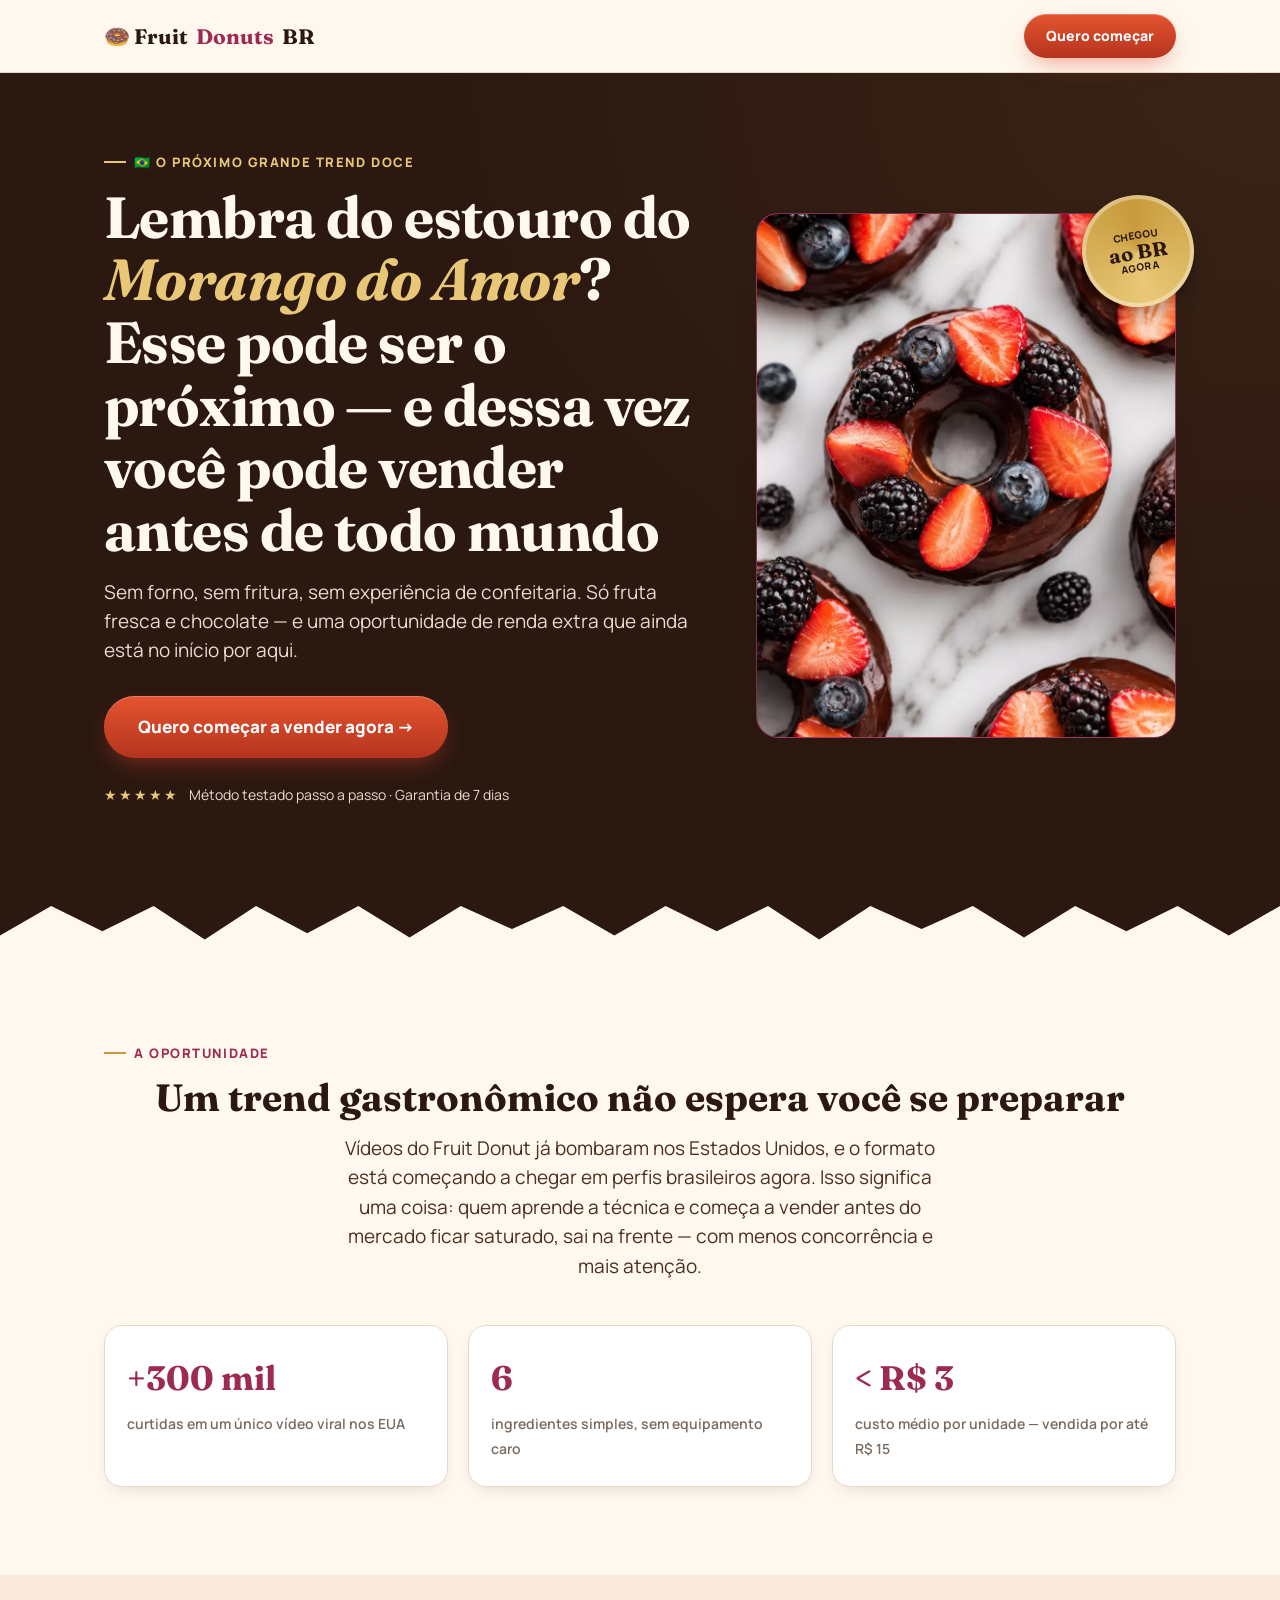
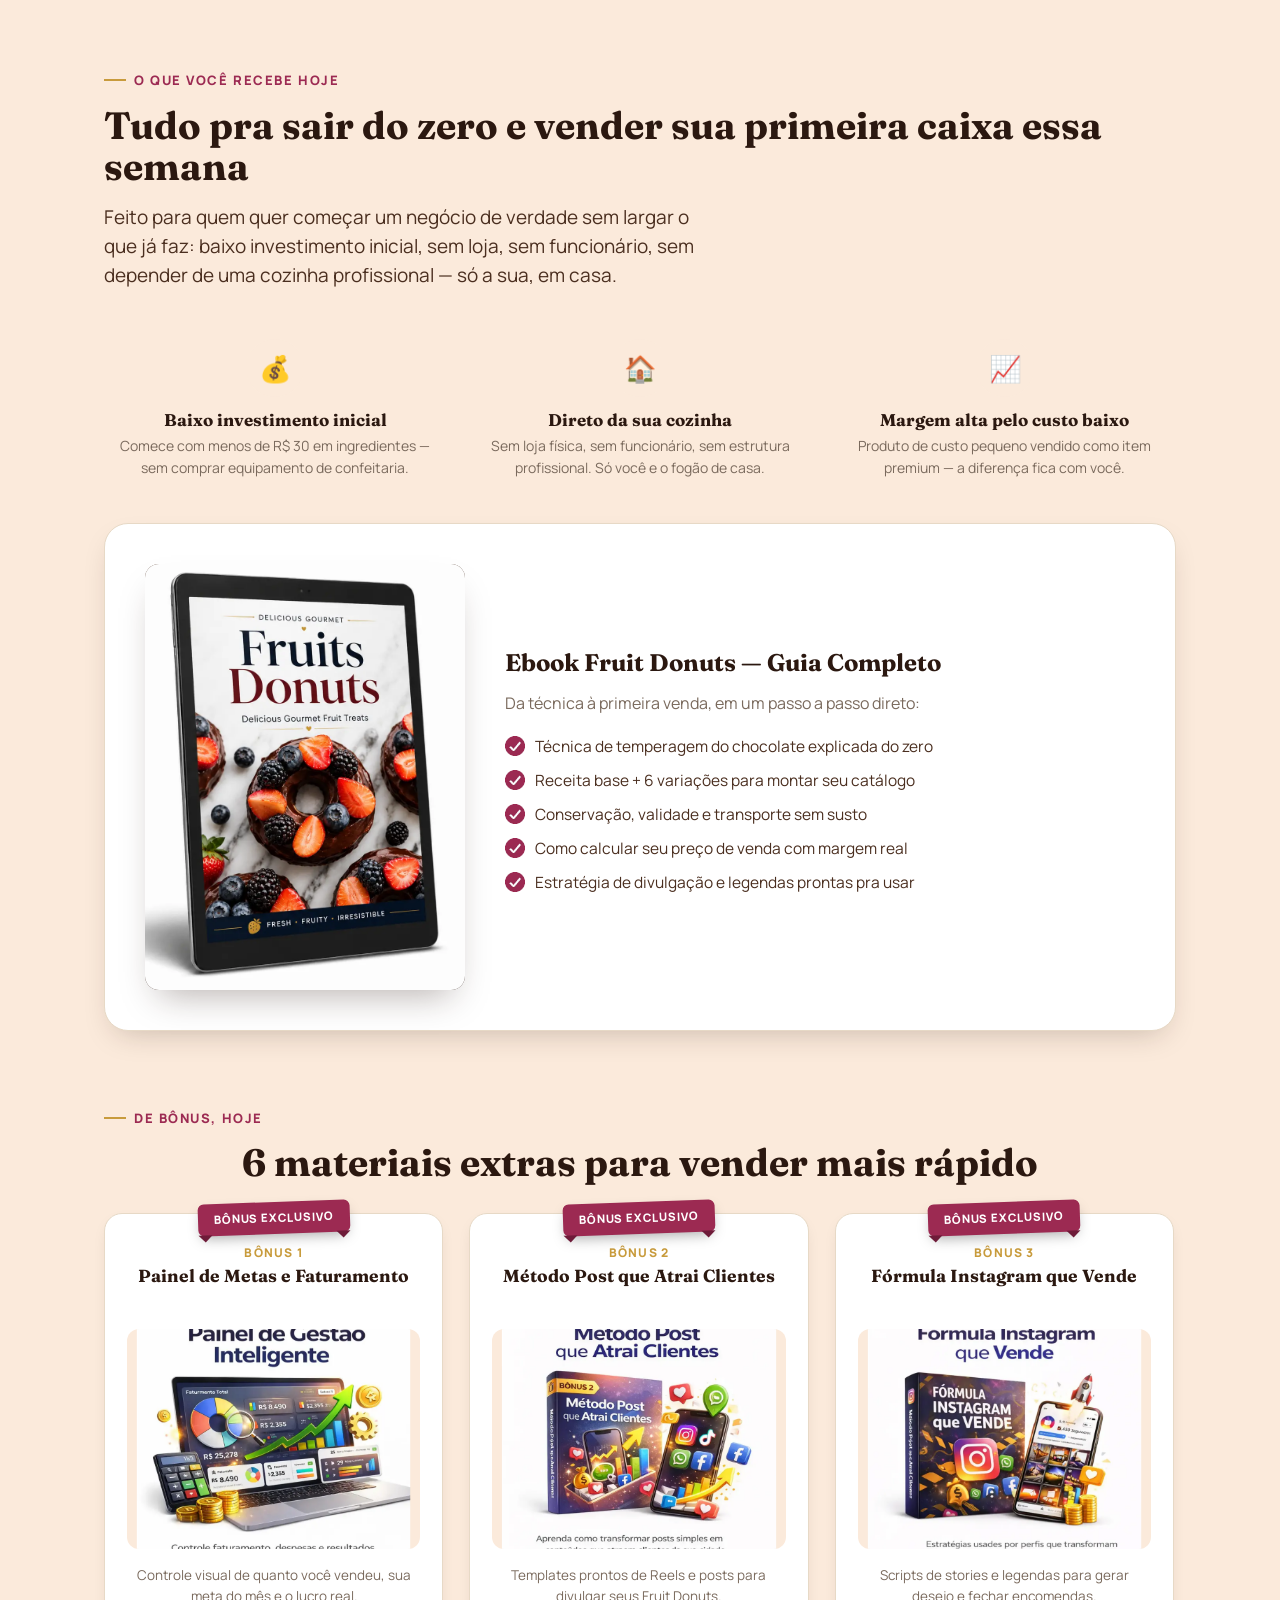
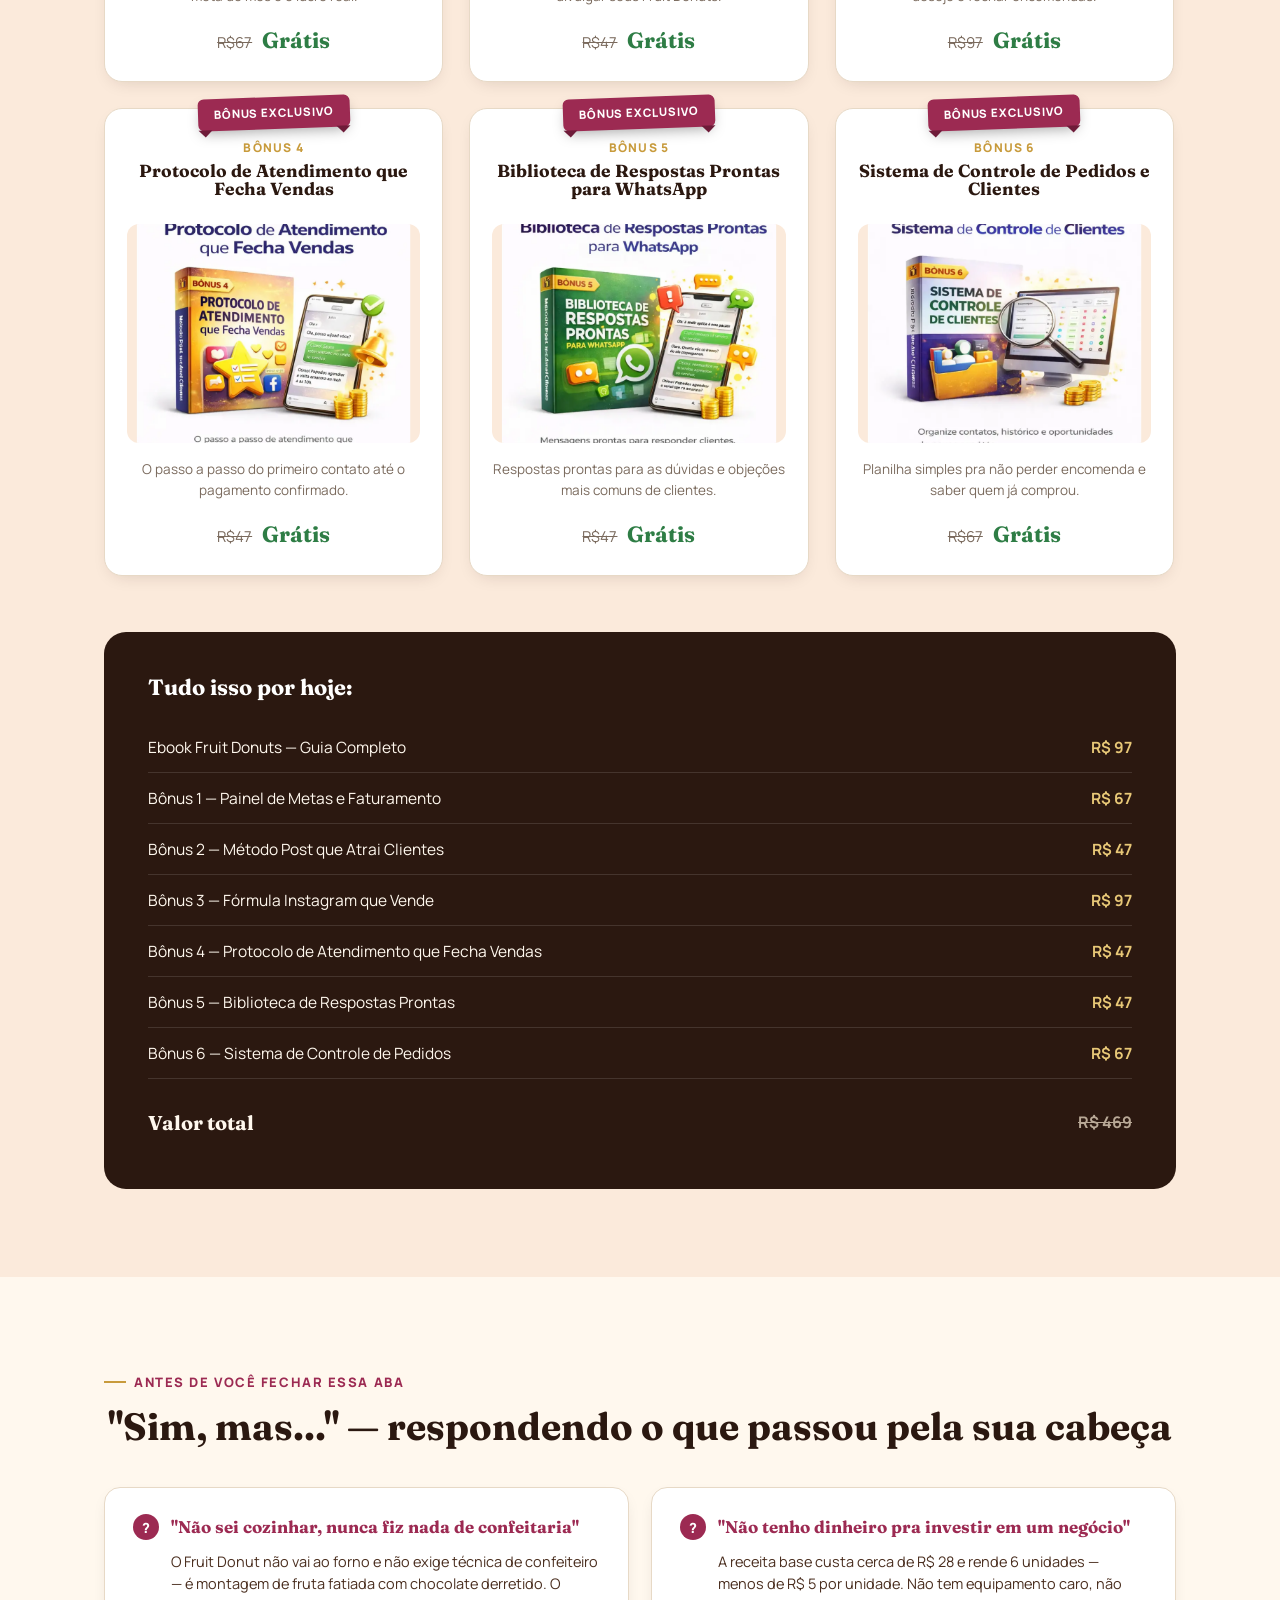
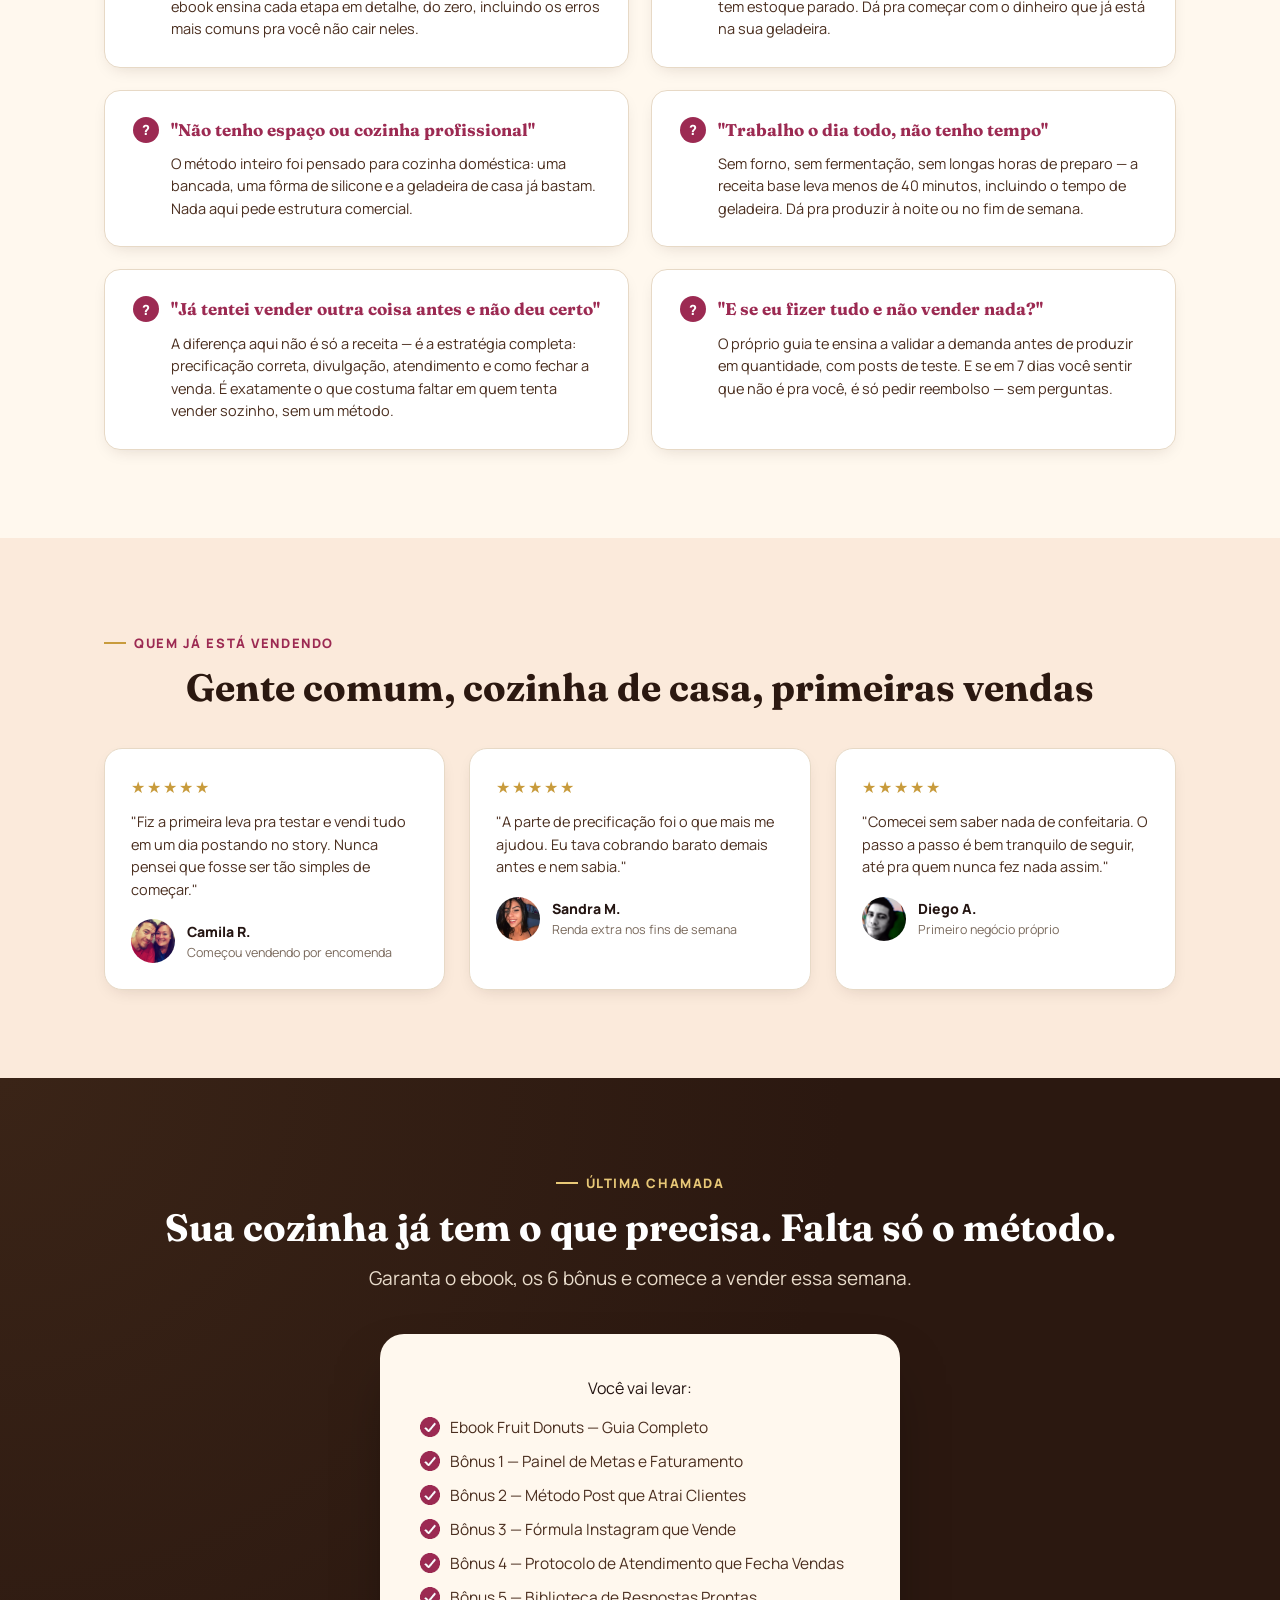
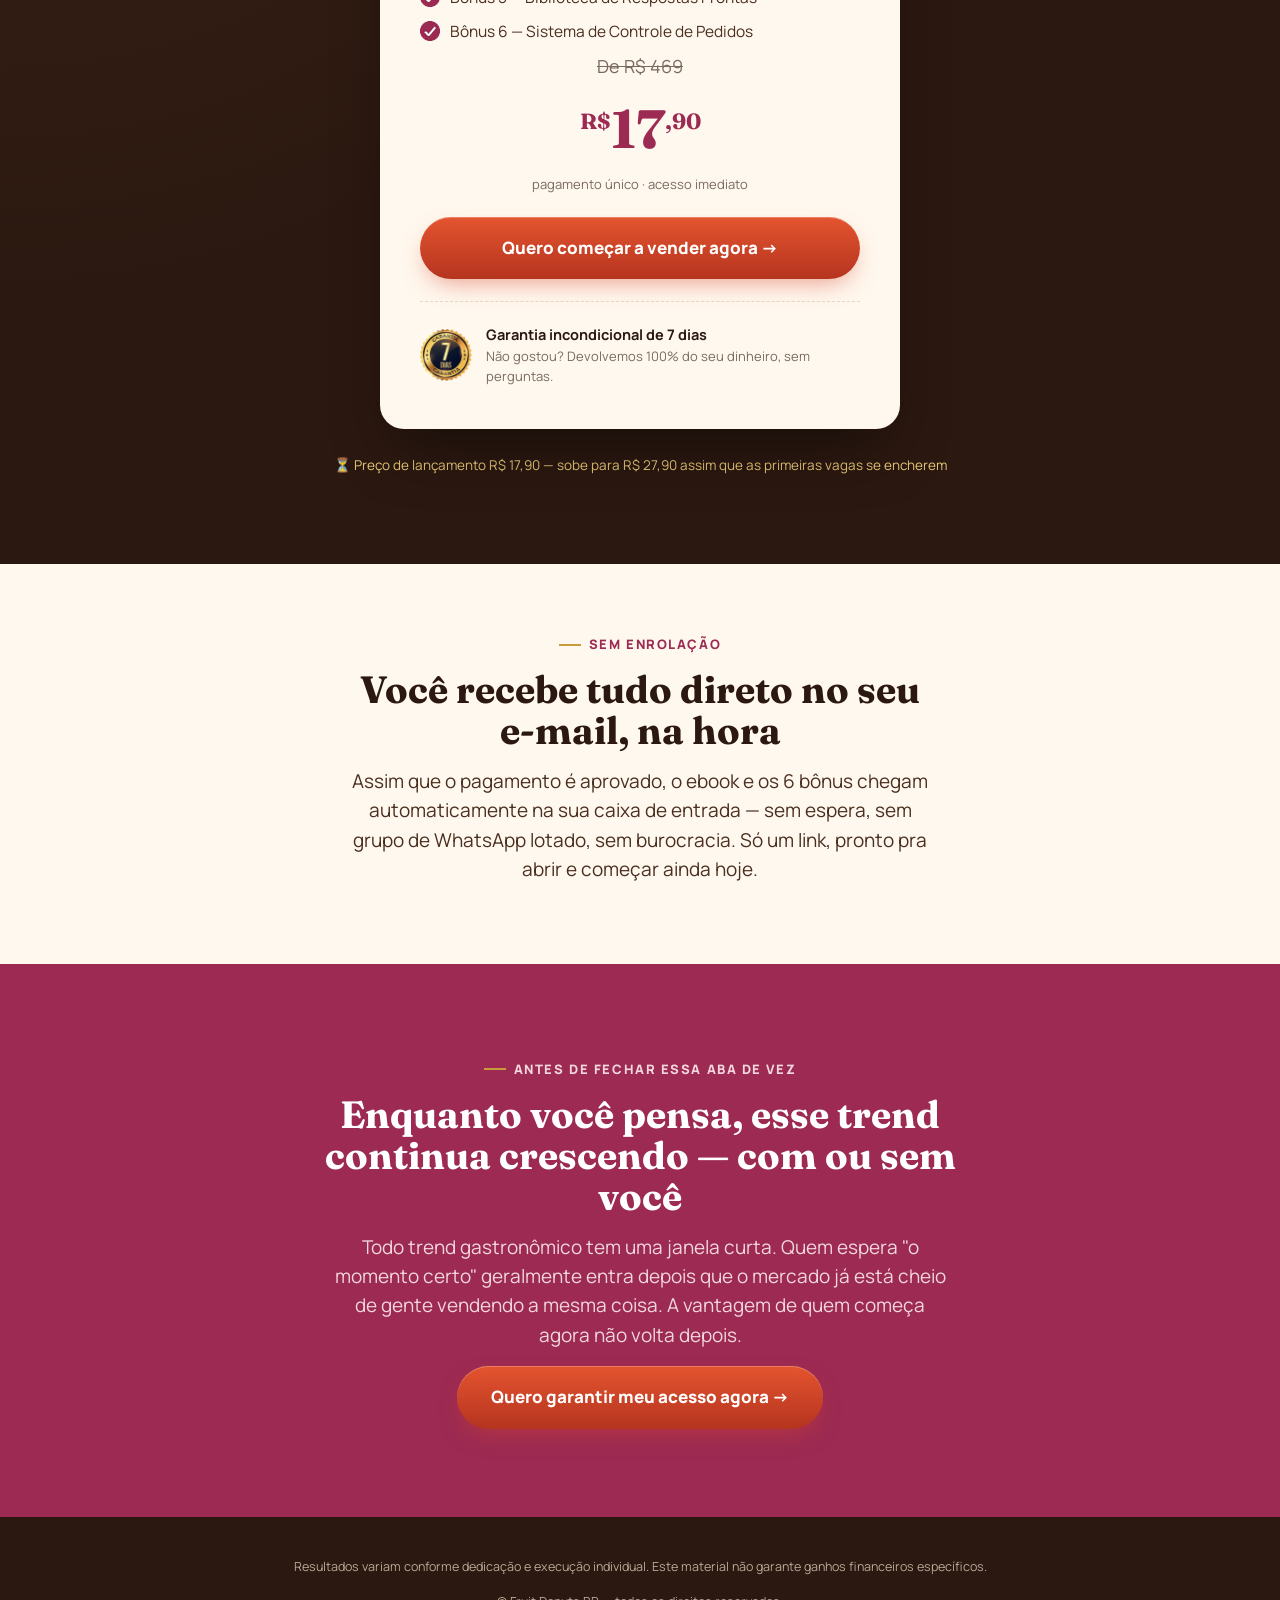
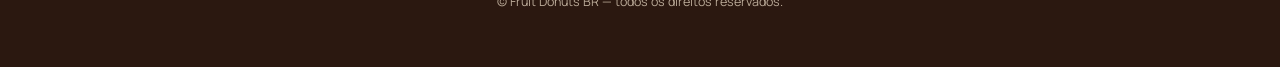
==== commit 2886f798: "Update index.html" ====
--- a/index.html
+++ b/index.html
@@ -32,7 +32,7 @@
     </div>
     <div class="hero-visual">
       <div class="frame">
-        <img src="img/index/hero-fruit-donuts.webp" alt="Fruit Donuts de morango, mirtilo e amora cobertos de chocolate">
+        <img src="hero-fruit-donuts.webp" alt="Fruit Donuts de morango, mirtilo e amora cobertos de chocolate">
       </div>
       <div class="selo-float">
         <div class="selo"><small>Chegou</small><strong>ao BR</strong><small>agora</small></div>
@@ -92,17 +92,17 @@
 
     <div class="product-hero-card">
       <div class="mockup">
-        <img src="img/index/ebook-mockup.webp" alt="Mockup do ebook Fruit Donuts em um tablet">
+        <img src="ebook-mockup.webp" alt="Mockup do ebook Fruit Donuts em um tablet">
       </div>
       <div>
         <h3 style="font-size:24px;">Ebook Fruit Donuts — Guia Completo</h3>
         <p style="color:var(--muted); margin-bottom:0;">Da técnica à primeira venda, em um passo a passo direto:</p>
         <ul class="check-list">
-          <li><img src="img/index/icone-check.webp" alt=""> Técnica de temperagem do chocolate explicada do zero</li>
-          <li><img src="img/index/icone-check.webp" alt=""> Receita base + 6 variações para montar seu catálogo</li>
-          <li><img src="img/index/icone-check.webp" alt=""> Conservação, validade e transporte sem susto</li>
-          <li><img src="img/index/icone-check.webp" alt=""> Como calcular seu preço de venda com margem real</li>
-          <li><img src="img/index/icone-check.webp" alt=""> Estratégia de divulgação e legendas prontas pra usar</li>
+          <li><img src="icone-check.webp" alt=""> Técnica de temperagem do chocolate explicada do zero</li>
+          <li><img src="icone-check.webp" alt=""> Receita base + 6 variações para montar seu catálogo</li>
+          <li><img src="icone-check.webp" alt=""> Conservação, validade e transporte sem susto</li>
+          <li><img src="icone-check.webp" alt=""> Como calcular seu preço de venda com margem real</li>
+          <li><img src="icone-check.webp" alt=""> Estratégia de divulgação e legendas prontas pra usar</li>
         </ul>
       </div>
     </div>
@@ -118,7 +118,7 @@
         <div class="ribbon">Bônus exclusivo</div>
         <div class="bonus-num">Bônus 1</div>
         <h3>Painel de Metas e Faturamento</h3>
-        <div class="mockup"><img src="img/index/bonus_1.webp" alt="Painel de metas e faturamento"></div>
+        <div class="mockup"><img src="bonus_1.webp" alt="Painel de metas e faturamento"></div>
         <p class="desc">Controle visual de quanto você vendeu, sua meta do mês e o lucro real.</p>
         <div class="price-row"><span class="price-strike">R$67</span><span class="price-free">Grátis</span></div>
       </div>
@@ -127,7 +127,7 @@
         <div class="ribbon">Bônus exclusivo</div>
         <div class="bonus-num">Bônus 2</div>
         <h3>Método Post que Atrai Clientes</h3>
-        <div class="mockup"><img src="img/index/bonus_2.webp" alt="Método post que atrai clientes"></div>
+        <div class="mockup"><img src="bonus_2.webp" alt="Método post que atrai clientes"></div>
         <p class="desc">Templates prontos de Reels e posts para divulgar seus Fruit Donuts.</p>
         <div class="price-row"><span class="price-strike">R$47</span><span class="price-free">Grátis</span></div>
       </div>
@@ -136,7 +136,7 @@
         <div class="ribbon">Bônus exclusivo</div>
         <div class="bonus-num">Bônus 3</div>
         <h3>Fórmula Instagram que Vende</h3>
-        <div class="mockup"><img src="img/index/bonus_3.webp" alt="Fórmula Instagram que vende"></div>
+        <div class="mockup"><img src="bonus_3.webp" alt="Fórmula Instagram que vende"></div>
         <p class="desc">Scripts de stories e legendas para gerar desejo e fechar encomendas.</p>
         <div class="price-row"><span class="price-strike">R$97</span><span class="price-free">Grátis</span></div>
       </div>
@@ -145,7 +145,7 @@
         <div class="ribbon">Bônus exclusivo</div>
         <div class="bonus-num">Bônus 4</div>
         <h3>Protocolo de Atendimento que Fecha Vendas</h3>
-        <div class="mockup"><img src="img/index/bonus_4.webp" alt="Protocolo de atendimento que fecha vendas"></div>
+        <div class="mockup"><img src="bonus_4.webp" alt="Protocolo de atendimento que fecha vendas"></div>
         <p class="desc">O passo a passo do primeiro contato até o pagamento confirmado.</p>
         <div class="price-row"><span class="price-strike">R$47</span><span class="price-free">Grátis</span></div>
       </div>
@@ -154,7 +154,7 @@
         <div class="ribbon">Bônus exclusivo</div>
         <div class="bonus-num">Bônus 5</div>
         <h3>Biblioteca de Respostas Prontas para WhatsApp</h3>
-        <div class="mockup"><img src="img/index/bonus_5.webp" alt="Biblioteca de respostas prontas para WhatsApp"></div>
+        <div class="mockup"><img src="bonus_5.webp" alt="Biblioteca de respostas prontas para WhatsApp"></div>
         <p class="desc">Respostas prontas para as dúvidas e objeções mais comuns de clientes.</p>
         <div class="price-row"><span class="price-strike">R$47</span><span class="price-free">Grátis</span></div>
       </div>
@@ -163,7 +163,7 @@
         <div class="ribbon">Bônus exclusivo</div>
         <div class="bonus-num">Bônus 6</div>
         <h3>Sistema de Controle de Pedidos e Clientes</h3>
-        <div class="mockup"><img src="img/index/bonus_6.webp" alt="Sistema de controle de pedidos e clientes"></div>
+        <div class="mockup"><img src="bonus_6.webp" alt="Sistema de controle de pedidos e clientes"></div>
         <p class="desc">Planilha simples pra não perder encomenda e saber quem já comprou.</p>
         <div class="price-row"><span class="price-strike">R$67</span><span class="price-free">Grátis</span></div>
       </div>
@@ -236,7 +236,7 @@
         <span class="stars">★★★★★</span>
         <p>"Fiz a primeira leva pra testar e vendi tudo em um dia postando no story. Nunca pensei que fosse ser tão simples de começar."</p>
         <div class="testi-person">
-          <img src="img/index/depoimento-avatar-1.webp" alt="Depoimento de cliente">
+          <img src="depoimento-avatar-1.webp" alt="Depoimento de cliente">
           <div><div class="name">Camila R.</div><div class="role">Começou vendendo por encomenda</div></div>
         </div>
       </div>
@@ -244,7 +244,7 @@
         <span class="stars">★★★★★</span>
         <p>"A parte de precificação foi o que mais me ajudou. Eu tava cobrando barato demais antes e nem sabia."</p>
         <div class="testi-person">
-          <img src="img/index/depoimento-avatar-2.webp" alt="Depoimento de cliente">
+          <img src="depoimento-avatar-2.webp" alt="Depoimento de cliente">
           <div><div class="name">Sandra M.</div><div class="role">Renda extra nos fins de semana</div></div>
         </div>
       </div>
@@ -252,7 +252,7 @@
         <span class="stars">★★★★★</span>
         <p>"Comecei sem saber nada de confeitaria. O passo a passo é bem tranquilo de seguir, até pra quem nunca fez nada assim."</p>
         <div class="testi-person">
-          <img src="img/index/depoimento-avatar-3.webp" alt="Depoimento de cliente">
+          <img src="depoimento-avatar-3.webp" alt="Depoimento de cliente">
           <div><div class="name">Diego A.</div><div class="role">Primeiro negócio próprio</div></div>
         </div>
       </div>
@@ -271,13 +271,13 @@
       <div class="includes-block">
         <div class="ob-title" style="font-size:16px;margin-bottom:14px;">Você vai levar:</div>
         <ul class="check-list" style="margin:0;">
-          <li><img src="img/index/icone-check.webp" alt=""> Ebook Fruit Donuts — Guia Completo</li>
-          <li><img src="img/index/icone-check.webp" alt=""> Bônus 1 — Painel de Metas e Faturamento</li>
-          <li><img src="img/index/icone-check.webp" alt=""> Bônus 2 — Método Post que Atrai Clientes</li>
-          <li><img src="img/index/icone-check.webp" alt=""> Bônus 3 — Fórmula Instagram que Vende</li>
-          <li><img src="img/index/icone-check.webp" alt=""> Bônus 4 — Protocolo de Atendimento que Fecha Vendas</li>
-          <li><img src="img/index/icone-check.webp" alt=""> Bônus 5 — Biblioteca de Respostas Prontas</li>
-          <li><img src="img/index/icone-check.webp" alt=""> Bônus 6 — Sistema de Controle de Pedidos</li>
+          <li><img src="icone-check.webp" alt=""> Ebook Fruit Donuts — Guia Completo</li>
+          <li><img src="icone-check.webp" alt=""> Bônus 1 — Painel de Metas e Faturamento</li>
+          <li><img src="icone-check.webp" alt=""> Bônus 2 — Método Post que Atrai Clientes</li>
+          <li><img src="icone-check.webp" alt=""> Bônus 3 — Fórmula Instagram que Vende</li>
+          <li><img src="icone-check.webp" alt=""> Bônus 4 — Protocolo de Atendimento que Fecha Vendas</li>
+          <li><img src="icone-check.webp" alt=""> Bônus 5 — Biblioteca de Respostas Prontas</li>
+          <li><img src="icone-check.webp" alt=""> Bônus 6 — Sistema de Controle de Pedidos</li>
         </ul>
       </div>
       <div class="price-block">
@@ -286,7 +286,7 @@
         <div class="per">pagamento único · acesso imediato</div>
         <a href="#" class="btn btn-primary btn-block">Quero começar a vender agora →</a>
         <div class="guarantee-row">
-          <img src="img/index/garantia-selo.webp" alt="Selo de garantia de 7 dias">
+          <img src="garantia-selo.webp" alt="Selo de garantia de 7 dias">
           <div class="txt"><strong>Garantia incondicional de 7 dias</strong>Não gostou? Devolvemos 100% do seu dinheiro, sem perguntas.</div>
         </div>
       </div>
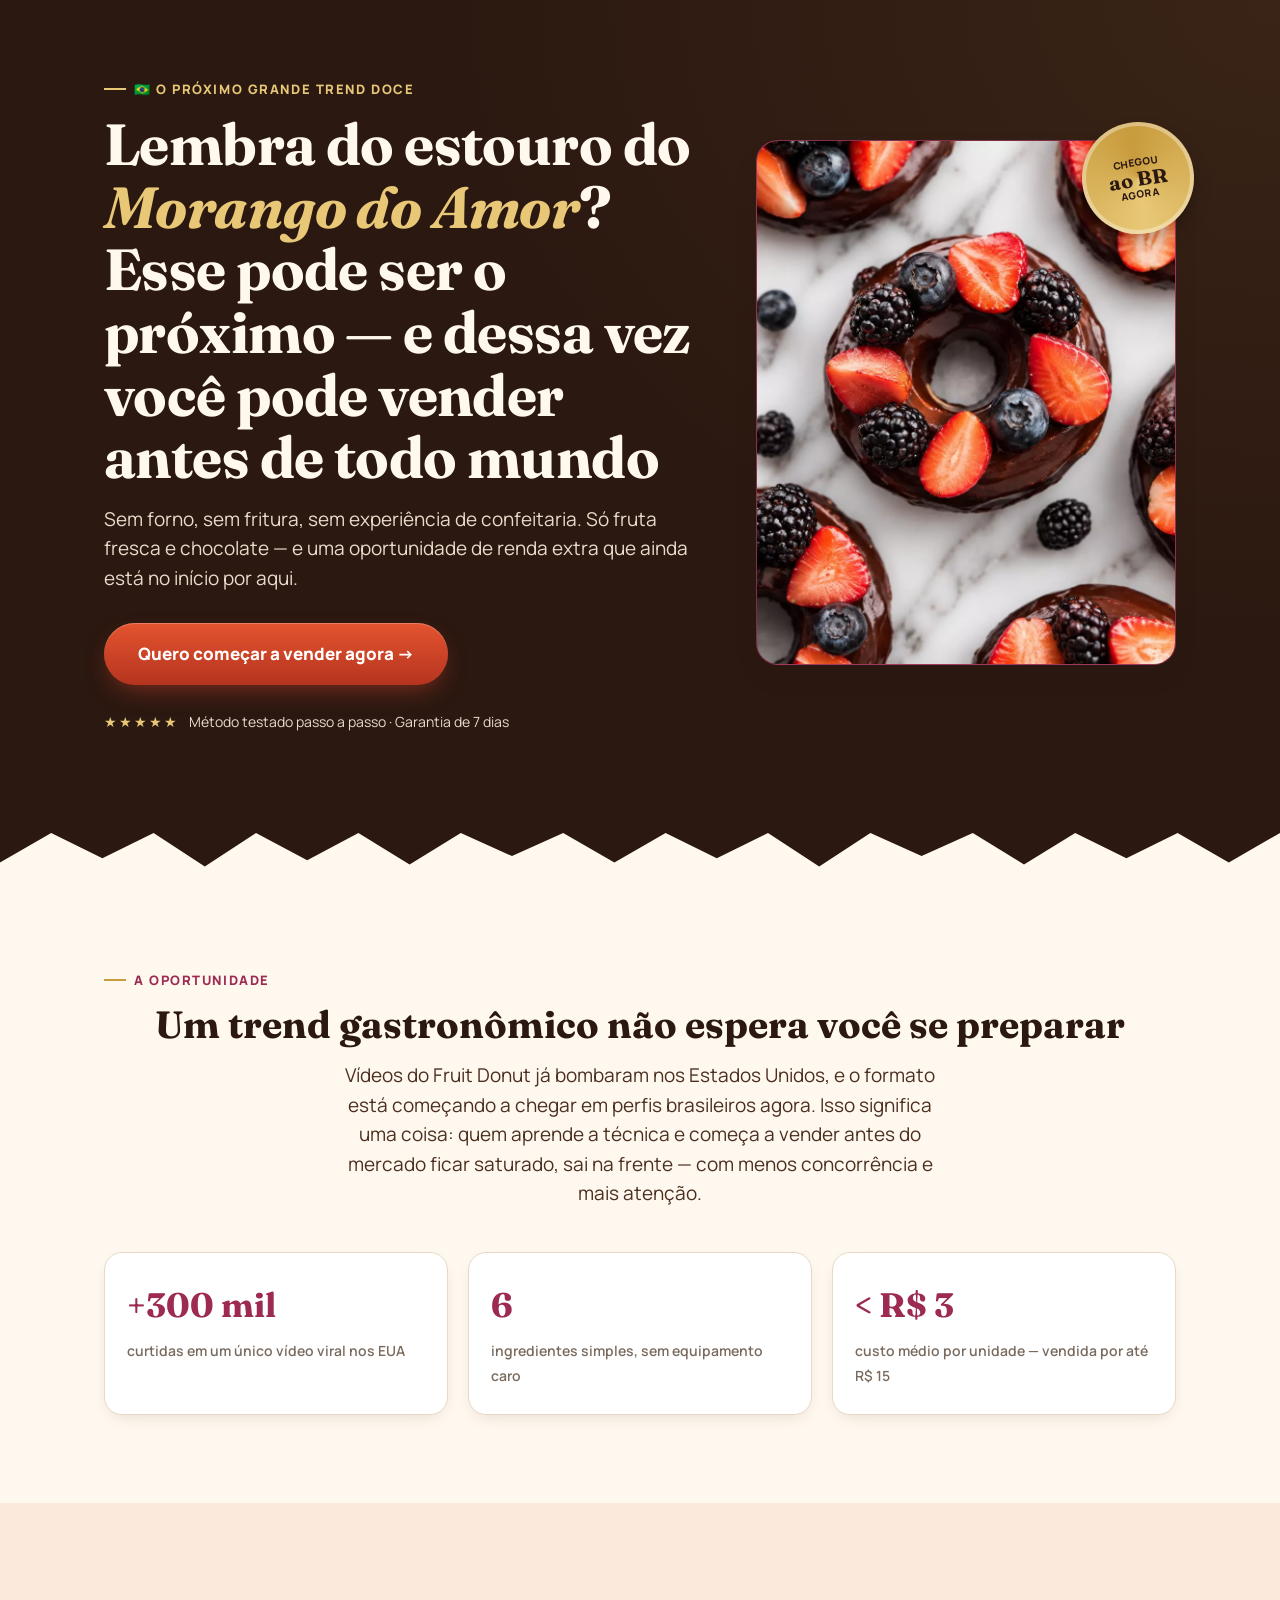
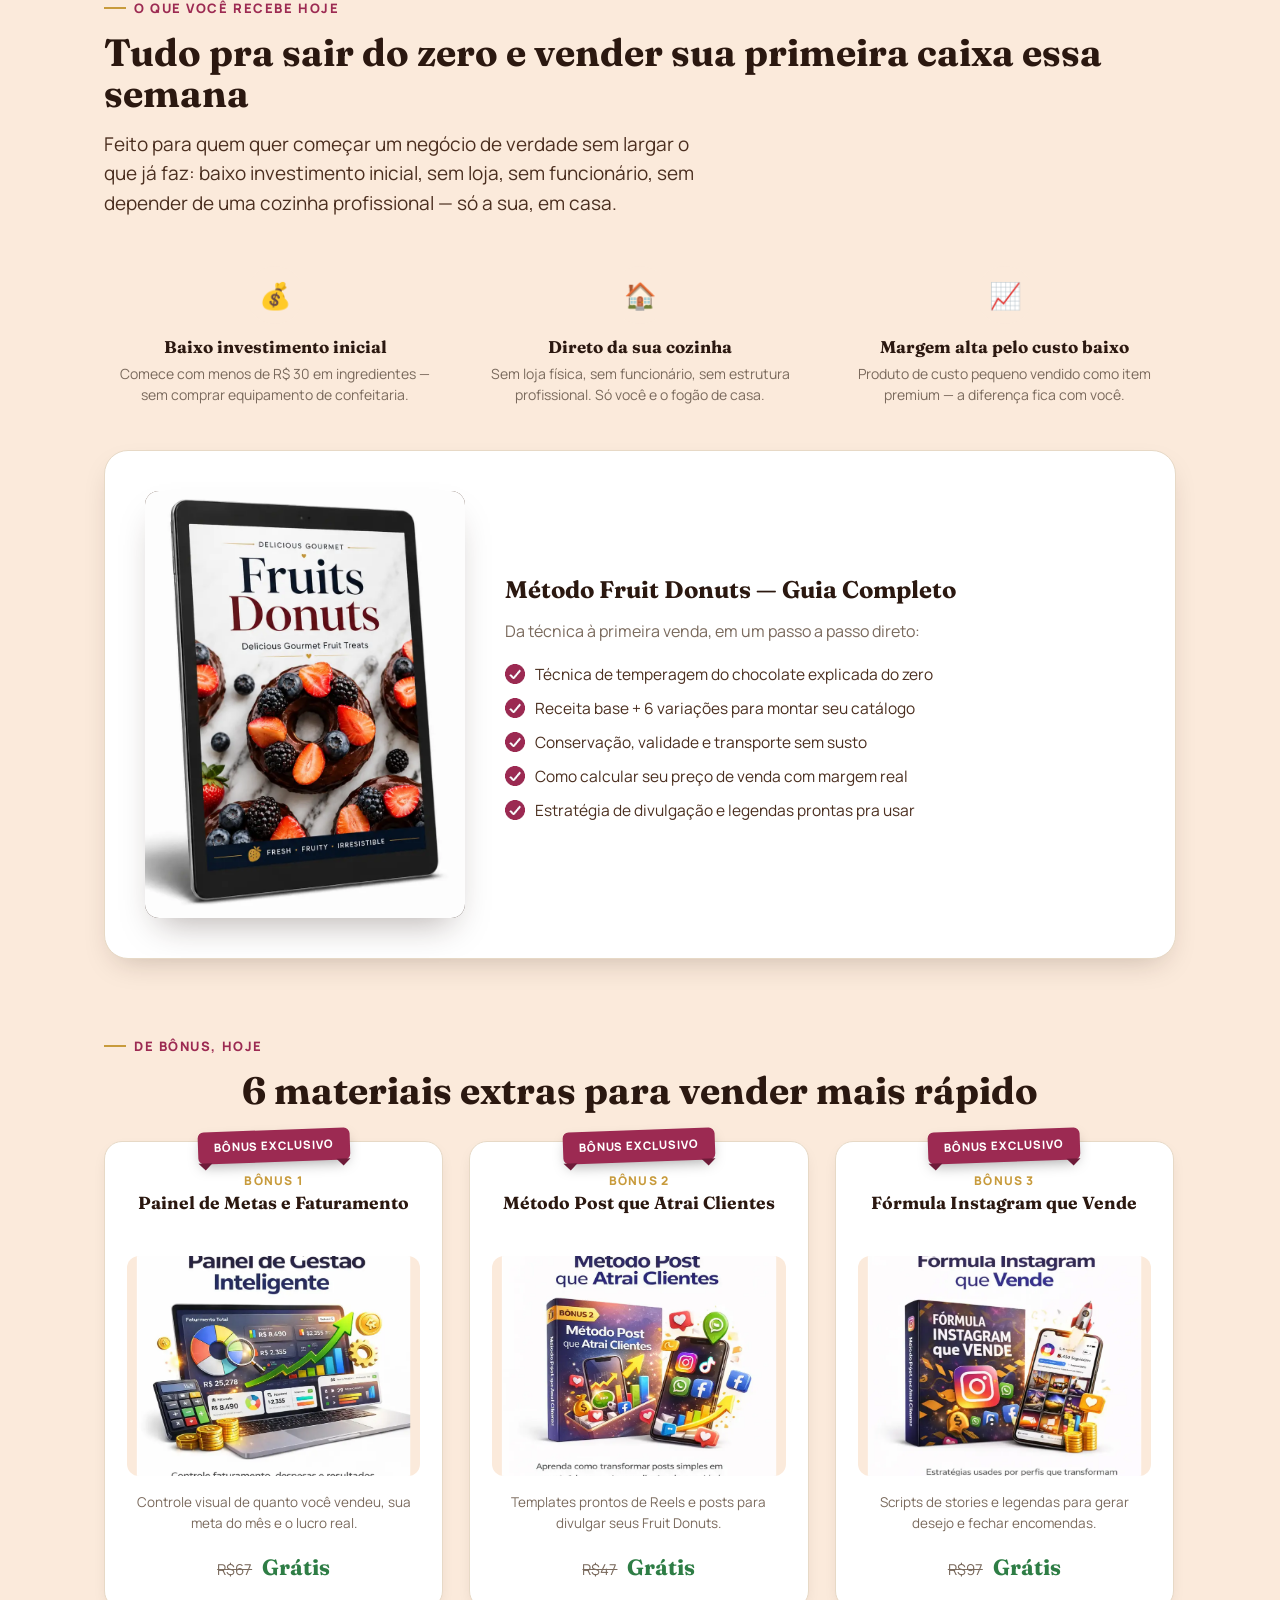
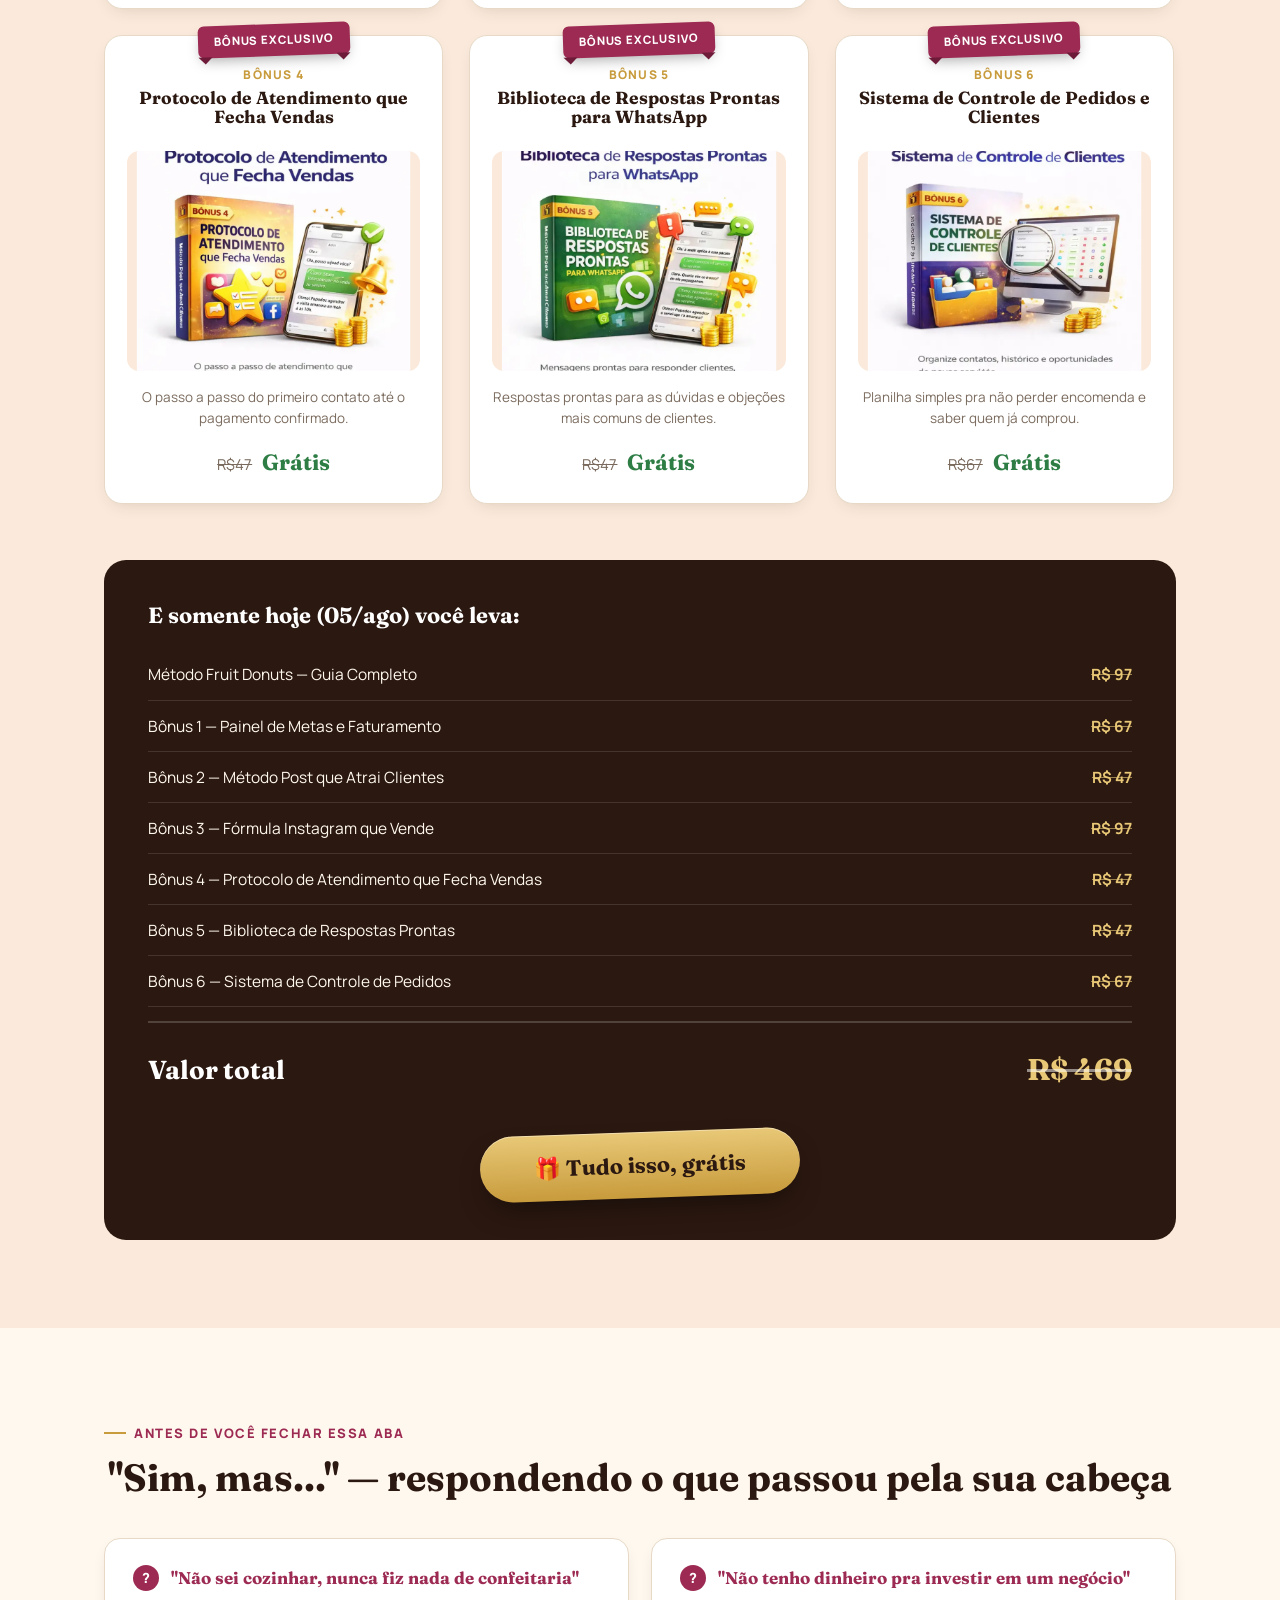
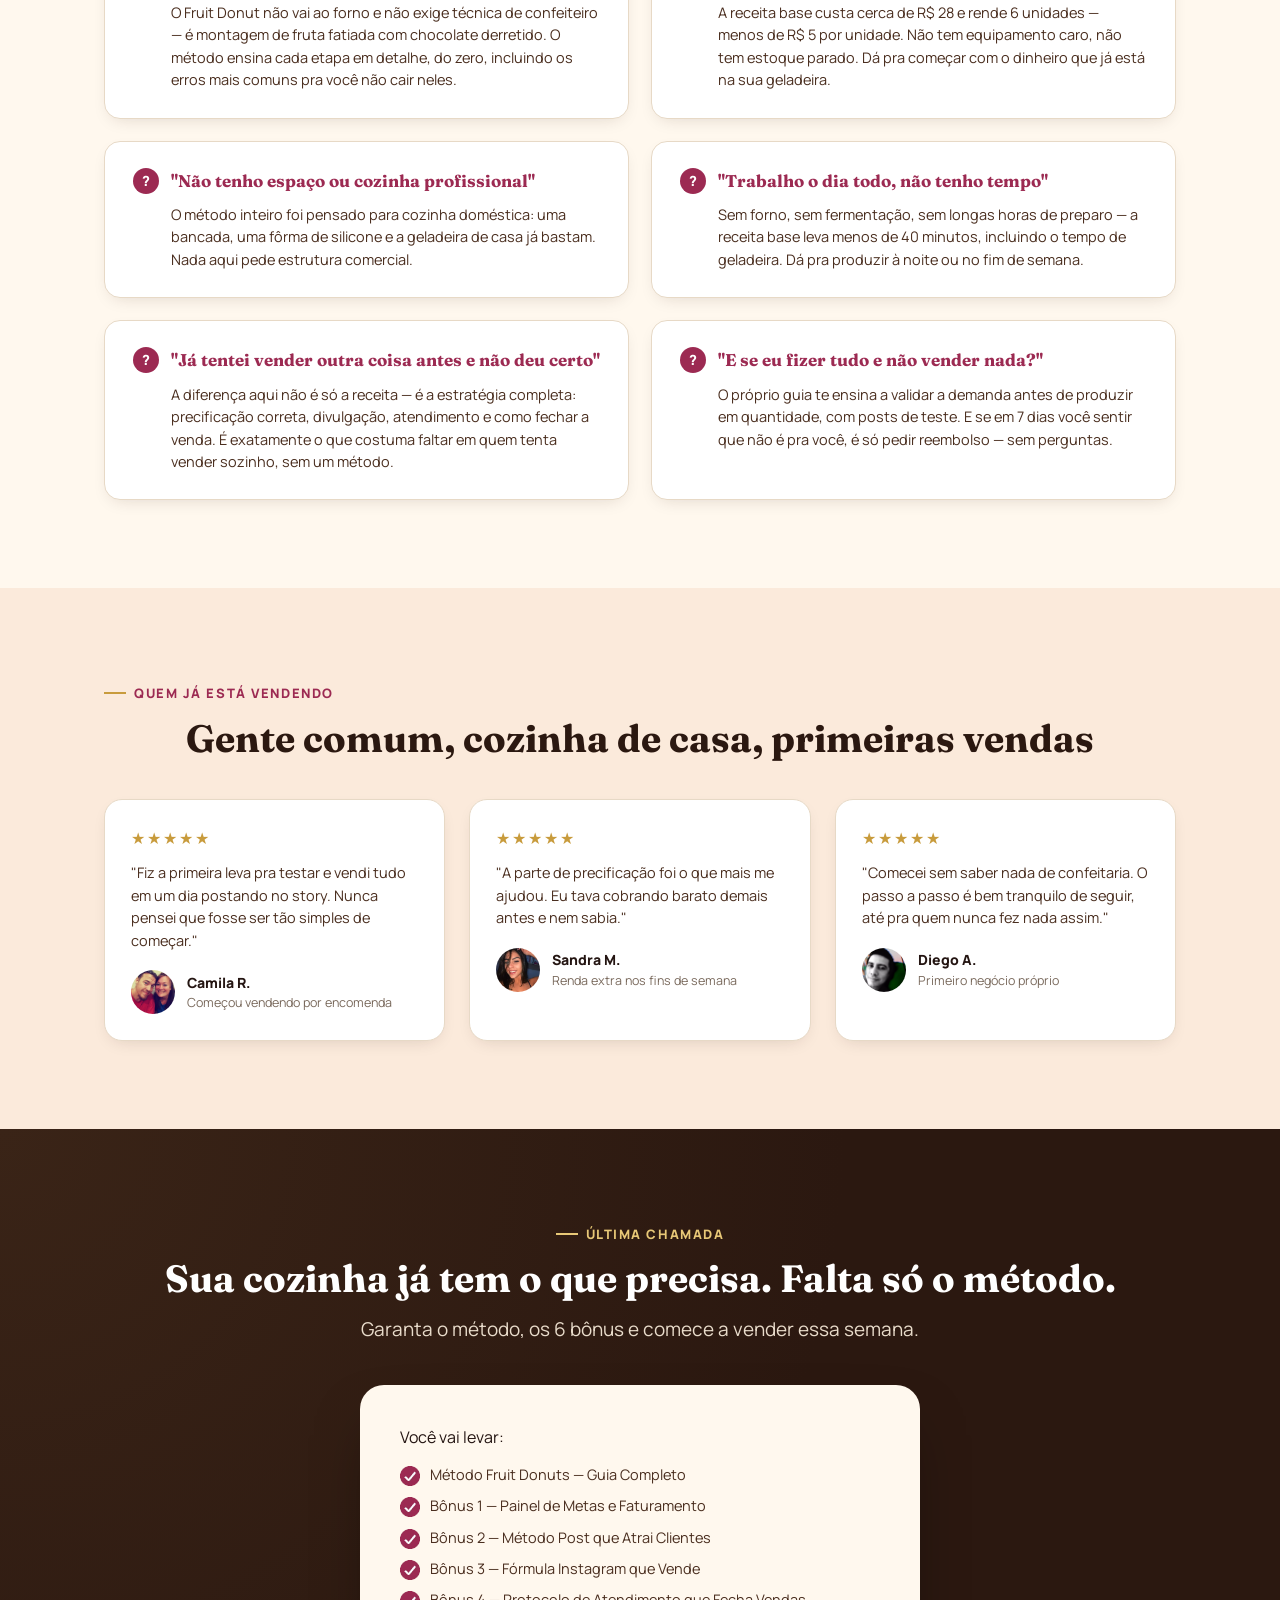
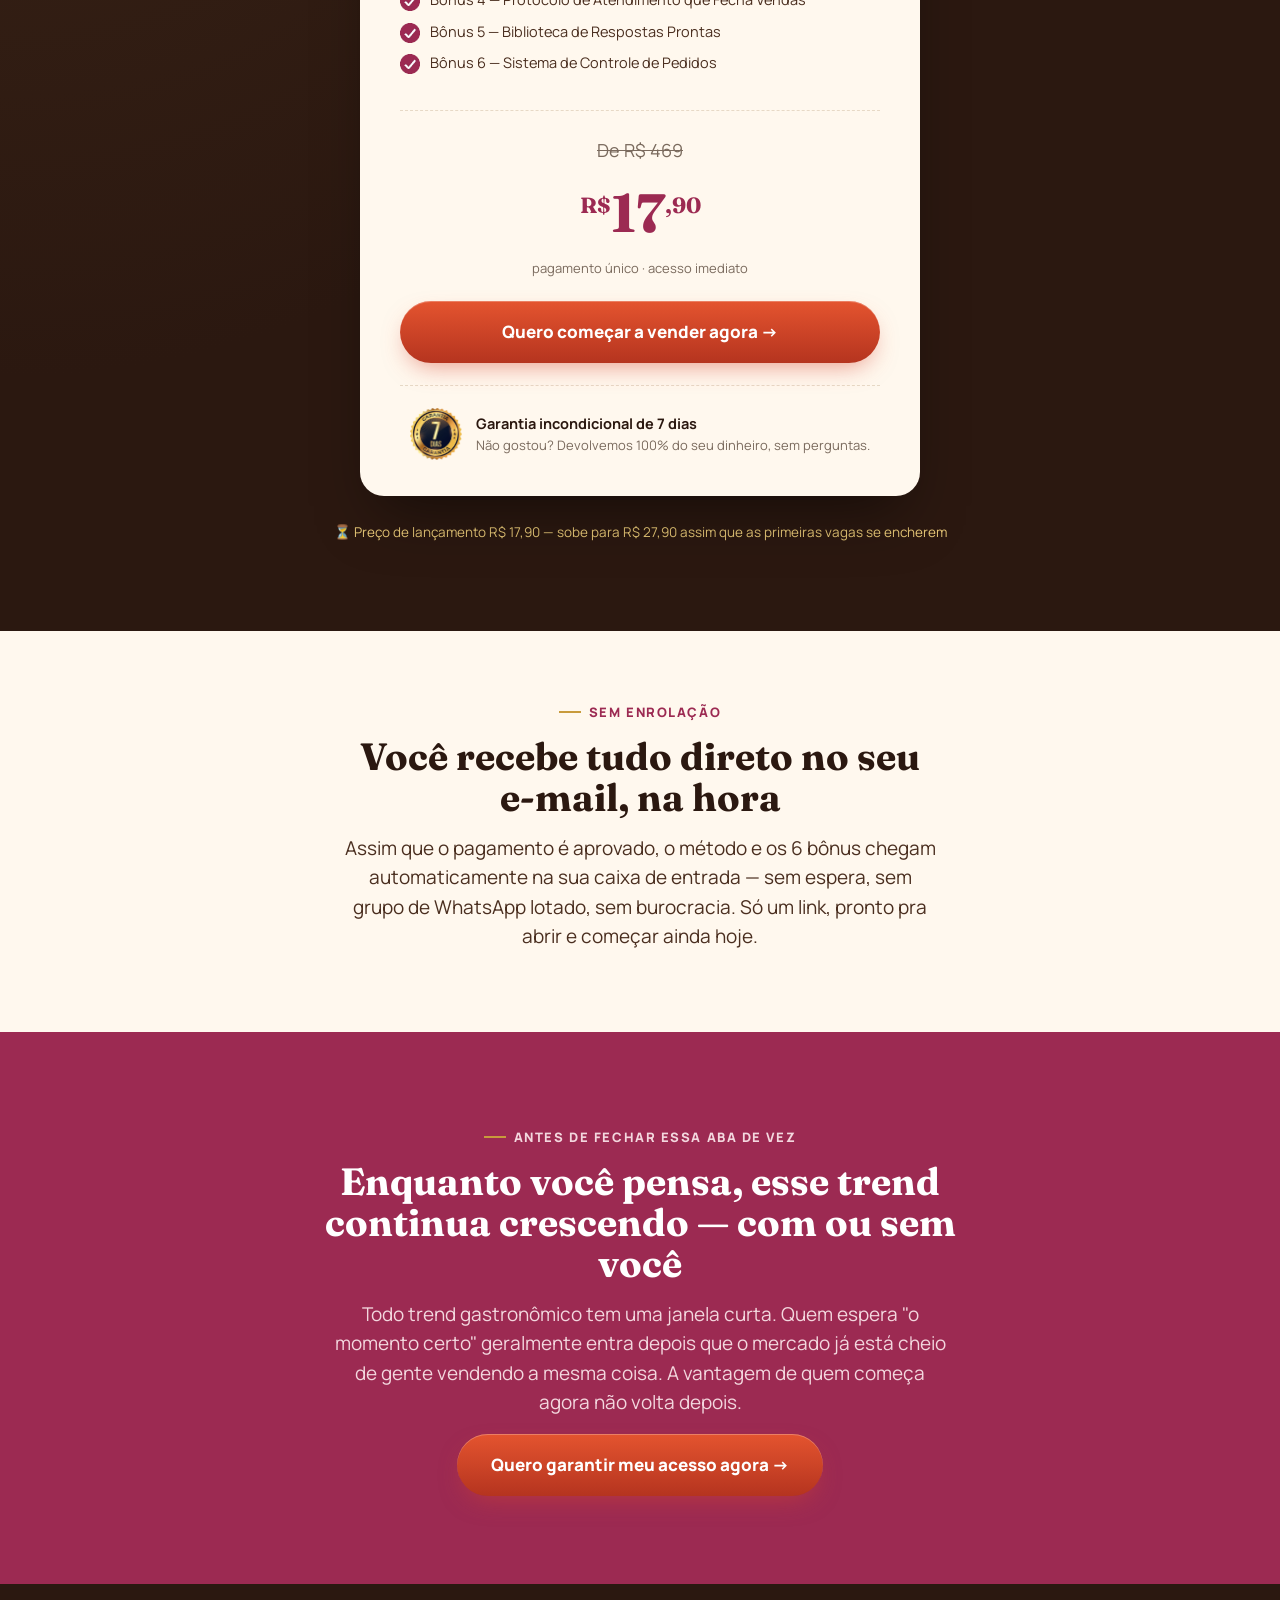
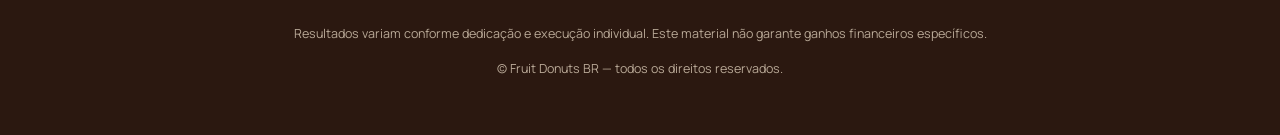
==== commit 0f07e134: "Rename index (4).html to index.html" ====
--- a/index.html
+++ b/index.html
@@ -8,13 +8,6 @@
 </head>
 <body>
 
-<header class="site-header">
-  <div class="container">
-    <div class="logo">🍩 Fruit<span>Donuts</span> BR</div>
-    <a href="#oferta" class="btn btn-primary header-cta">Quero começar</a>
-  </div>
-</header>
-
 <!-- ===================== ATENÇÃO ===================== -->
 <section class="hero">
   <div class="container">
@@ -92,10 +85,10 @@
 
     <div class="product-hero-card">
       <div class="mockup">
-        <img src="ebook-mockup.webp" alt="Mockup do ebook Fruit Donuts em um tablet">
+        <img src="ebook-mockup.webp" alt="Mockup do método Fruit Donuts em um tablet">
       </div>
       <div>
-        <h3 style="font-size:24px;">Ebook Fruit Donuts — Guia Completo</h3>
+        <h3 style="font-size:24px;">Método Fruit Donuts — Guia Completo</h3>
         <p style="color:var(--muted); margin-bottom:0;">Da técnica à primeira venda, em um passo a passo direto:</p>
         <ul class="check-list">
           <li><img src="icone-check.webp" alt=""> Técnica de temperagem do chocolate explicada do zero</li>
@@ -172,8 +165,8 @@
 
     <!-- VALUE STACK -->
     <div class="value-stack">
-      <h3>Tudo isso por hoje:</h3>
-      <div class="value-row"><span>Ebook Fruit Donuts — Guia Completo</span><span class="val">R$ 97</span></div>
+      <h3>E somente hoje (05/ago) você leva:</h3>
+      <div class="value-row"><span>Método Fruit Donuts — Guia Completo</span><span class="val">R$ 97</span></div>
       <div class="value-row"><span>Bônus 1 — Painel de Metas e Faturamento</span><span class="val">R$ 67</span></div>
       <div class="value-row"><span>Bônus 2 — Método Post que Atrai Clientes</span><span class="val">R$ 47</span></div>
       <div class="value-row"><span>Bônus 3 — Fórmula Instagram que Vende</span><span class="val">R$ 97</span></div>
@@ -181,6 +174,7 @@
       <div class="value-row"><span>Bônus 5 — Biblioteca de Respostas Prontas</span><span class="val">R$ 47</span></div>
       <div class="value-row"><span>Bônus 6 — Sistema de Controle de Pedidos</span><span class="val">R$ 67</span></div>
       <div class="value-row total"><span>Valor total</span><span class="val">R$ 469</span></div>
+      <div class="tudo-gratis-badge">🎁 Tudo isso, grátis</div>
     </div>
   </div>
 </section>
@@ -194,7 +188,7 @@
 
       <div class="objection-card">
         <div class="q"><span class="mark">?</span>"Não sei cozinhar, nunca fiz nada de confeitaria"</div>
-        <p class="a">O Fruit Donut não vai ao forno e não exige técnica de confeiteiro — é montagem de fruta fatiada com chocolate derretido. O ebook ensina cada etapa em detalhe, do zero, incluindo os erros mais comuns pra você não cair neles.</p>
+        <p class="a">O Fruit Donut não vai ao forno e não exige técnica de confeiteiro — é montagem de fruta fatiada com chocolate derretido. O método ensina cada etapa em detalhe, do zero, incluindo os erros mais comuns pra você não cair neles.</p>
       </div>
 
       <div class="objection-card">
@@ -265,13 +259,13 @@
   <div class="container">
     <div class="eyebrow">Última chamada</div>
     <h2>Sua cozinha já tem o que precisa. Falta só o método.</h2>
-    <p class="lede center" style="color:#E9DCCB;">Garanta o ebook, os 6 bônus e comece a vender essa semana.</p>
+    <p class="lede center" style="color:#E9DCCB;">Garanta o método, os 6 bônus e comece a vender essa semana.</p>
 
     <div class="pricing-card">
       <div class="includes-block">
         <div class="ob-title" style="font-size:16px;margin-bottom:14px;">Você vai levar:</div>
         <ul class="check-list" style="margin:0;">
-          <li><img src="icone-check.webp" alt=""> Ebook Fruit Donuts — Guia Completo</li>
+          <li><img src="icone-check.webp" alt=""> Método Fruit Donuts — Guia Completo</li>
           <li><img src="icone-check.webp" alt=""> Bônus 1 — Painel de Metas e Faturamento</li>
           <li><img src="icone-check.webp" alt=""> Bônus 2 — Método Post que Atrai Clientes</li>
           <li><img src="icone-check.webp" alt=""> Bônus 3 — Fórmula Instagram que Vende</li>
@@ -300,7 +294,7 @@
   <div class="container center" style="max-width:640px;">
     <div class="eyebrow center">sem enrolação</div>
     <h2>Você recebe tudo direto no seu e-mail, na hora</h2>
-    <p class="lede center">Assim que o pagamento é aprovado, o ebook e os 6 bônus chegam automaticamente na sua caixa de entrada — sem espera, sem grupo de WhatsApp lotado, sem burocracia. Só um link, pronto pra abrir e começar ainda hoje.</p>
+    <p class="lede center">Assim que o pagamento é aprovado, o método e os 6 bônus chegam automaticamente na sua caixa de entrada — sem espera, sem grupo de WhatsApp lotado, sem burocracia. Só um link, pronto pra abrir e começar ainda hoje.</p>
   </div>
 </section>
 
--- a/styles.css
+++ b/styles.css
@@ -414,12 +414,31 @@
   border-bottom: 1px solid rgba(255,255,255,.12);
   font-size: 15.5px;
 }
-.value-row .val{ color: var(--gold-light); font-weight:700; }
+.value-row .val{ color: var(--gold-light); font-weight:700; text-decoration: line-through; text-decoration-color: rgba(232,200,119,0.6); }
 .value-row.total{
-  border-bottom:none; margin-top: 8px; padding-top:20px;
-  font-family: var(--display); font-size: 20px; font-weight:700;
-}
-.value-row.total .val{ text-decoration: line-through; color:#B8A896; font-family:var(--body); font-weight:700; font-size:16px;}
+  border-bottom:none; margin-top: 14px; padding-top:24px;
+  border-top: 2px solid rgba(255,255,255,.18);
+  font-family: var(--display); font-size: 26px; font-weight:700;
+}
+.value-row.total span:first-child{ color: #fff; }
+.value-row.total .val{
+  text-decoration: line-through; text-decoration-color: rgba(255,255,255,.5);
+  color: var(--gold-light); font-family: var(--display); font-weight:700; font-size: 30px;
+}
+.tudo-gratis-badge{
+  margin: 26px auto 4px;
+  max-width: 320px;
+  text-align:center;
+  background: linear-gradient(180deg, var(--gold-light), var(--gold));
+  color: var(--choc);
+  font-family: var(--display);
+  font-weight: 700;
+  font-size: 22px;
+  padding: 16px 20px;
+  border-radius: 100px;
+  box-shadow: 0 14px 28px -10px rgba(0,0,0,.5), inset 0 1px 0 rgba(255,255,255,.4);
+  transform: rotate(-2deg);
+}
 
 /* ---------- Objections / FAQ ---------- */
 .objection-grid{
@@ -475,15 +494,23 @@
 .action-section .eyebrow::before{ background: var(--gold-light); }
 .action-section h2{ color:#fff; }
 .pricing-card{
-  max-width: 520px;
+  max-width: 560px;
   margin: 40px auto 0;
   background: var(--cream);
   color: var(--ink);
   border-radius: 24px;
-  padding: 42px 40px;
+  padding: 40px 40px 36px;
   box-shadow: 0 30px 60px -20px rgba(0,0,0,.5);
   position:relative;
-}
+  text-align:left;
+}
+.pricing-card .includes-block{
+  border-bottom: 1px dashed var(--line);
+  padding-bottom: 26px;
+  margin-bottom: 26px;
+}
+.pricing-card .includes-block .check-list li{ font-size: 14.5px; margin-bottom: 9px; }
+.pricing-card .price-block{ text-align:center; }
 .pricing-card .old-price{ font-size:18px; color:var(--muted); text-decoration:line-through; }
 .pricing-card .new-price{
   font-family: var(--display); font-weight:700; font-size: 54px; color: var(--berry); margin: 6px 0 4px;
@@ -537,7 +564,11 @@
 
 /* ---------- Responsive ---------- */
 @media (max-width: 880px){
-  .hero-visual{ order:-1; margin: 0 auto; }
+  .hero-visual{ margin: 0 auto; max-width: 340px; }
+  .selo-float{ right: 6px; top: 6px; }
+  .selo{ width: 84px; height: 84px; }
+  .selo strong{ font-size: 15px; }
+  .ribbon{ font-size: 10px; padding: 6px 12px; white-space: normal; text-align:center; max-width: 92%; }
   .bonus-grid .bonus-card{ max-width: calc(50% - 13px); }
   .order-bump{ text-align:center; justify-content:center; }
   .order-bump .ob-price{ text-align:center; }
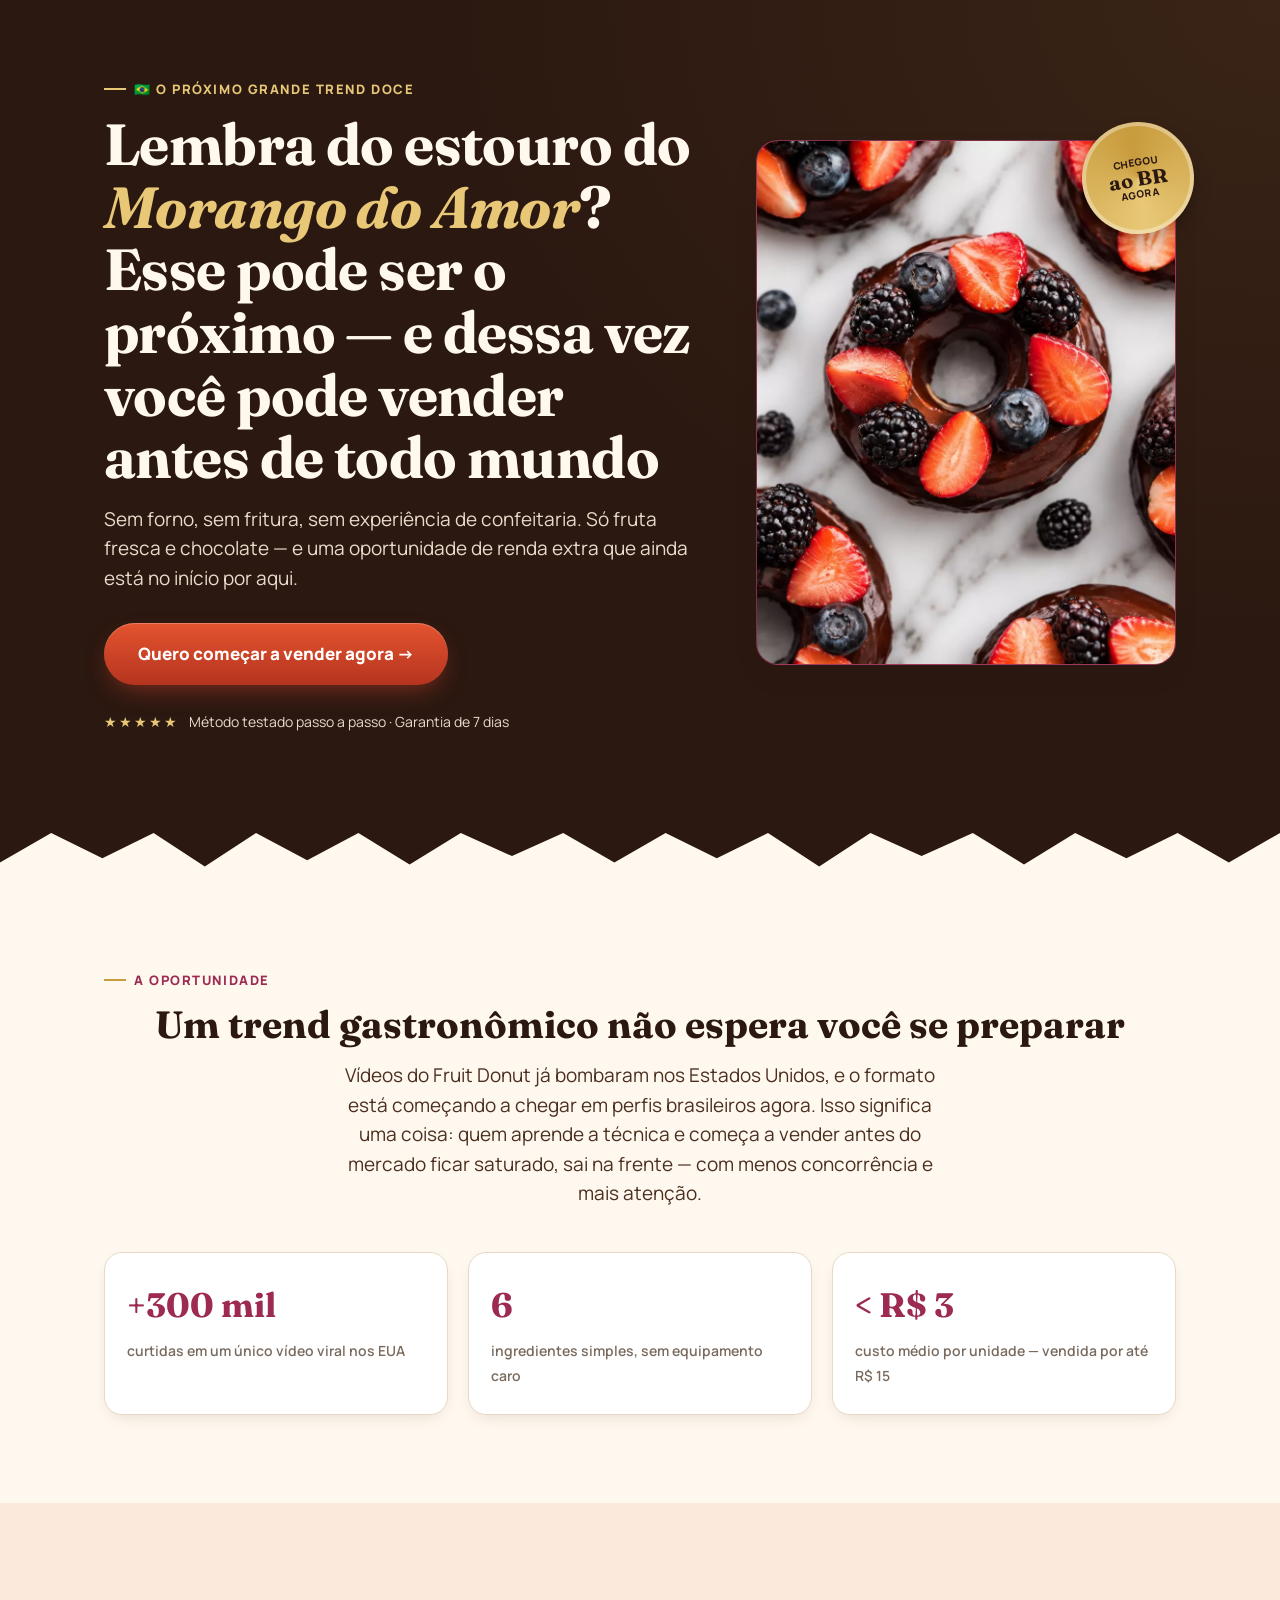
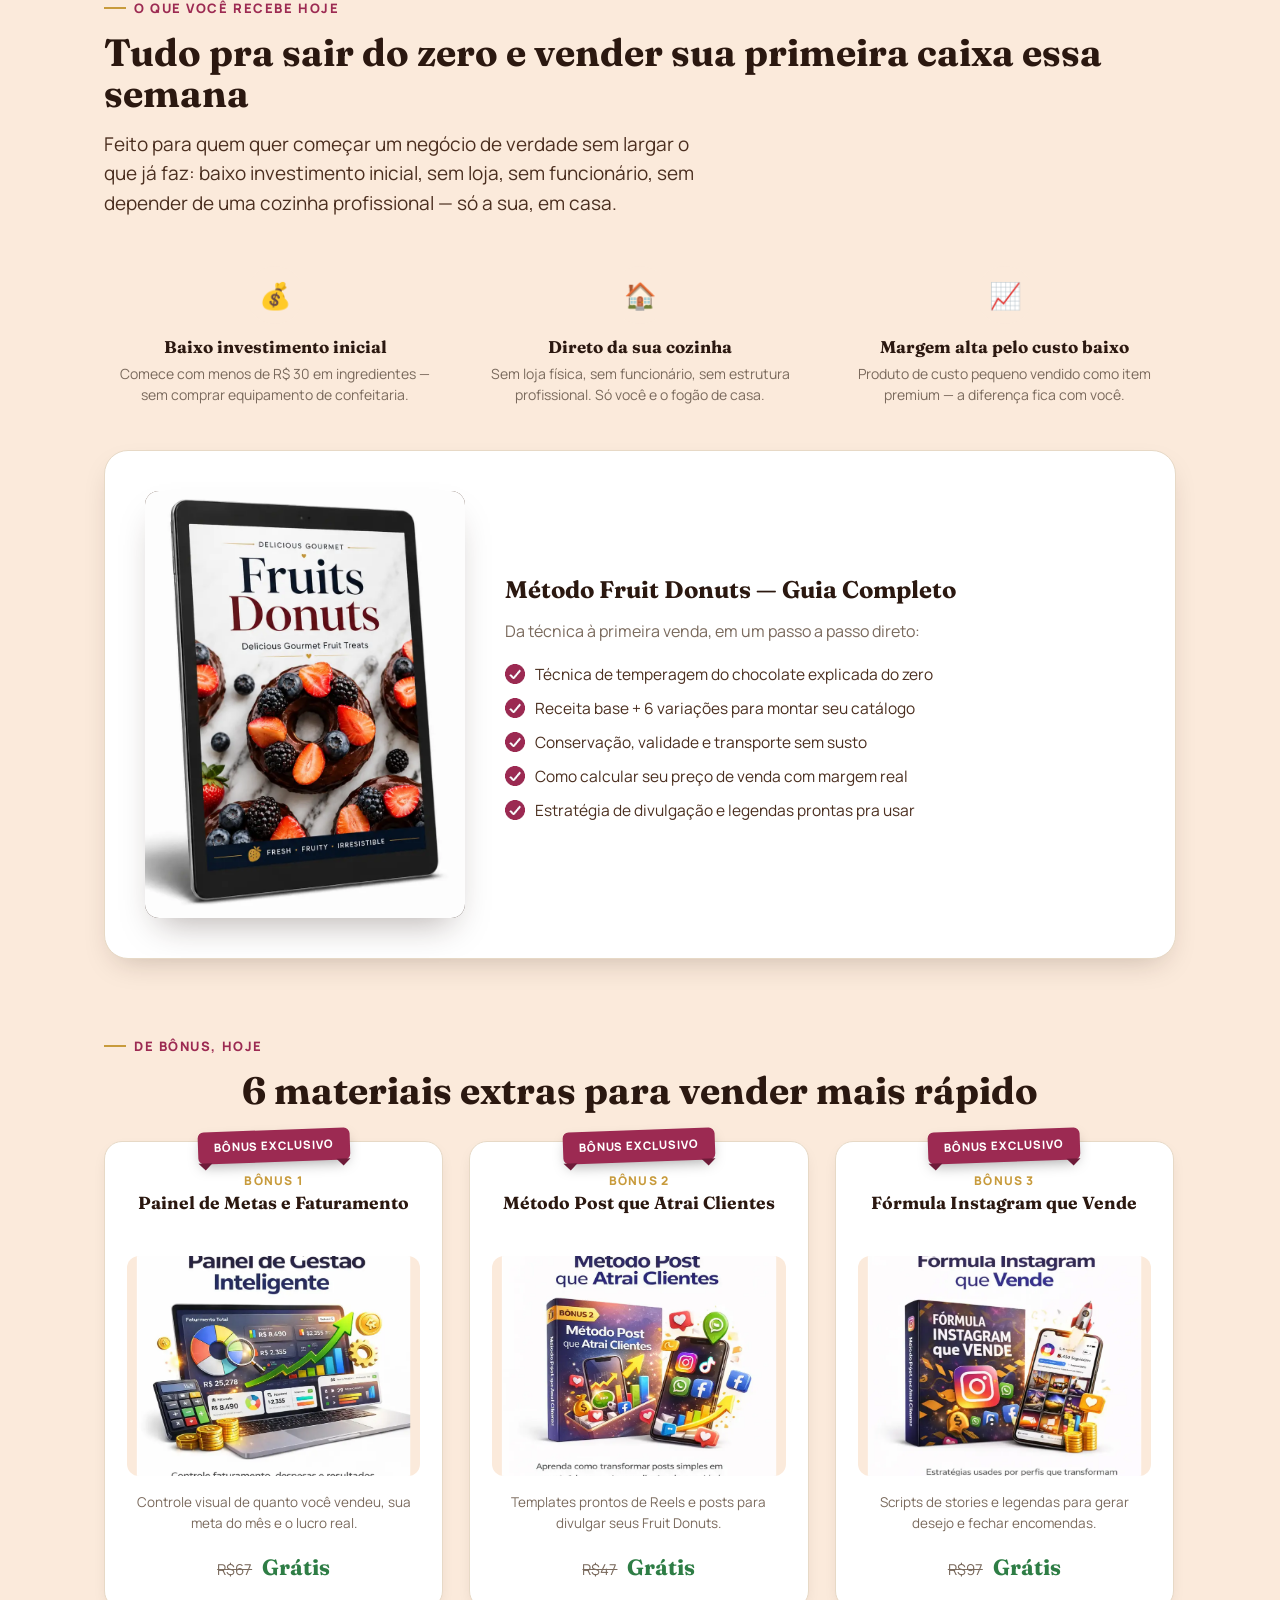
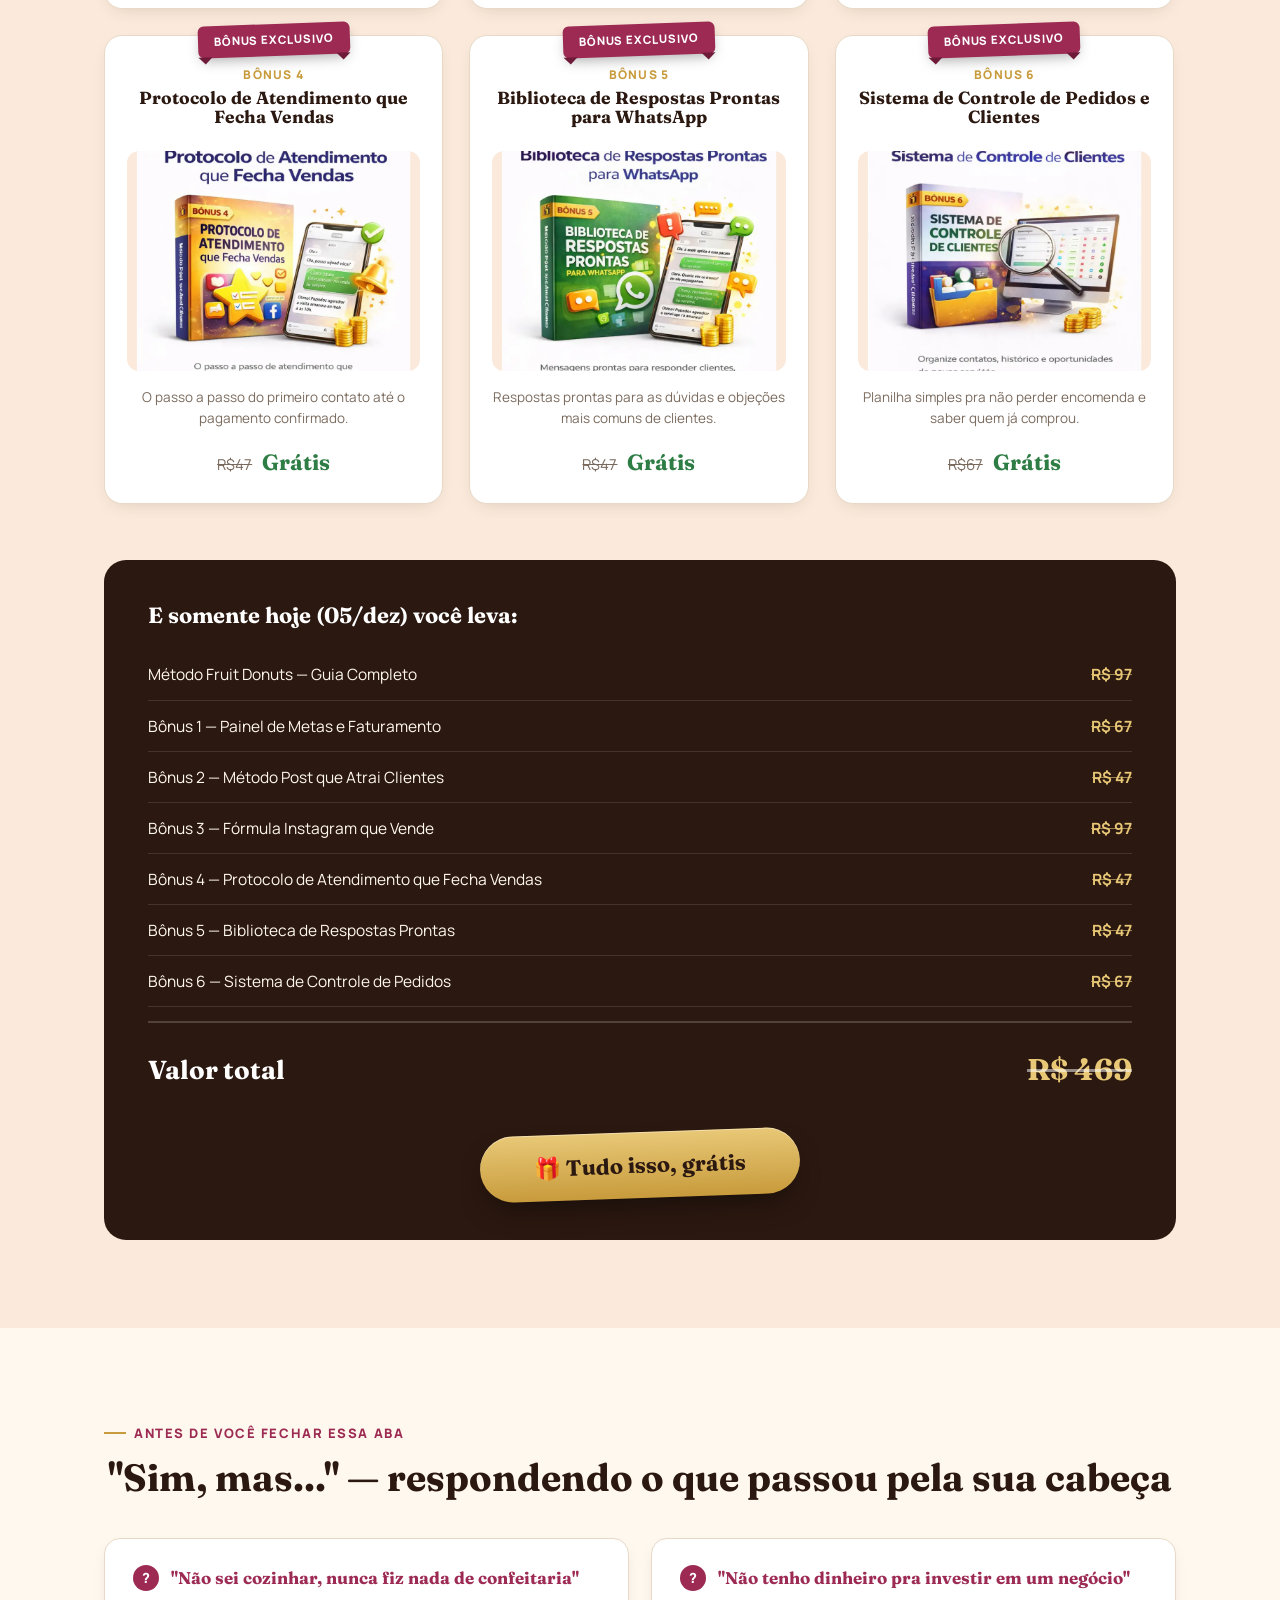
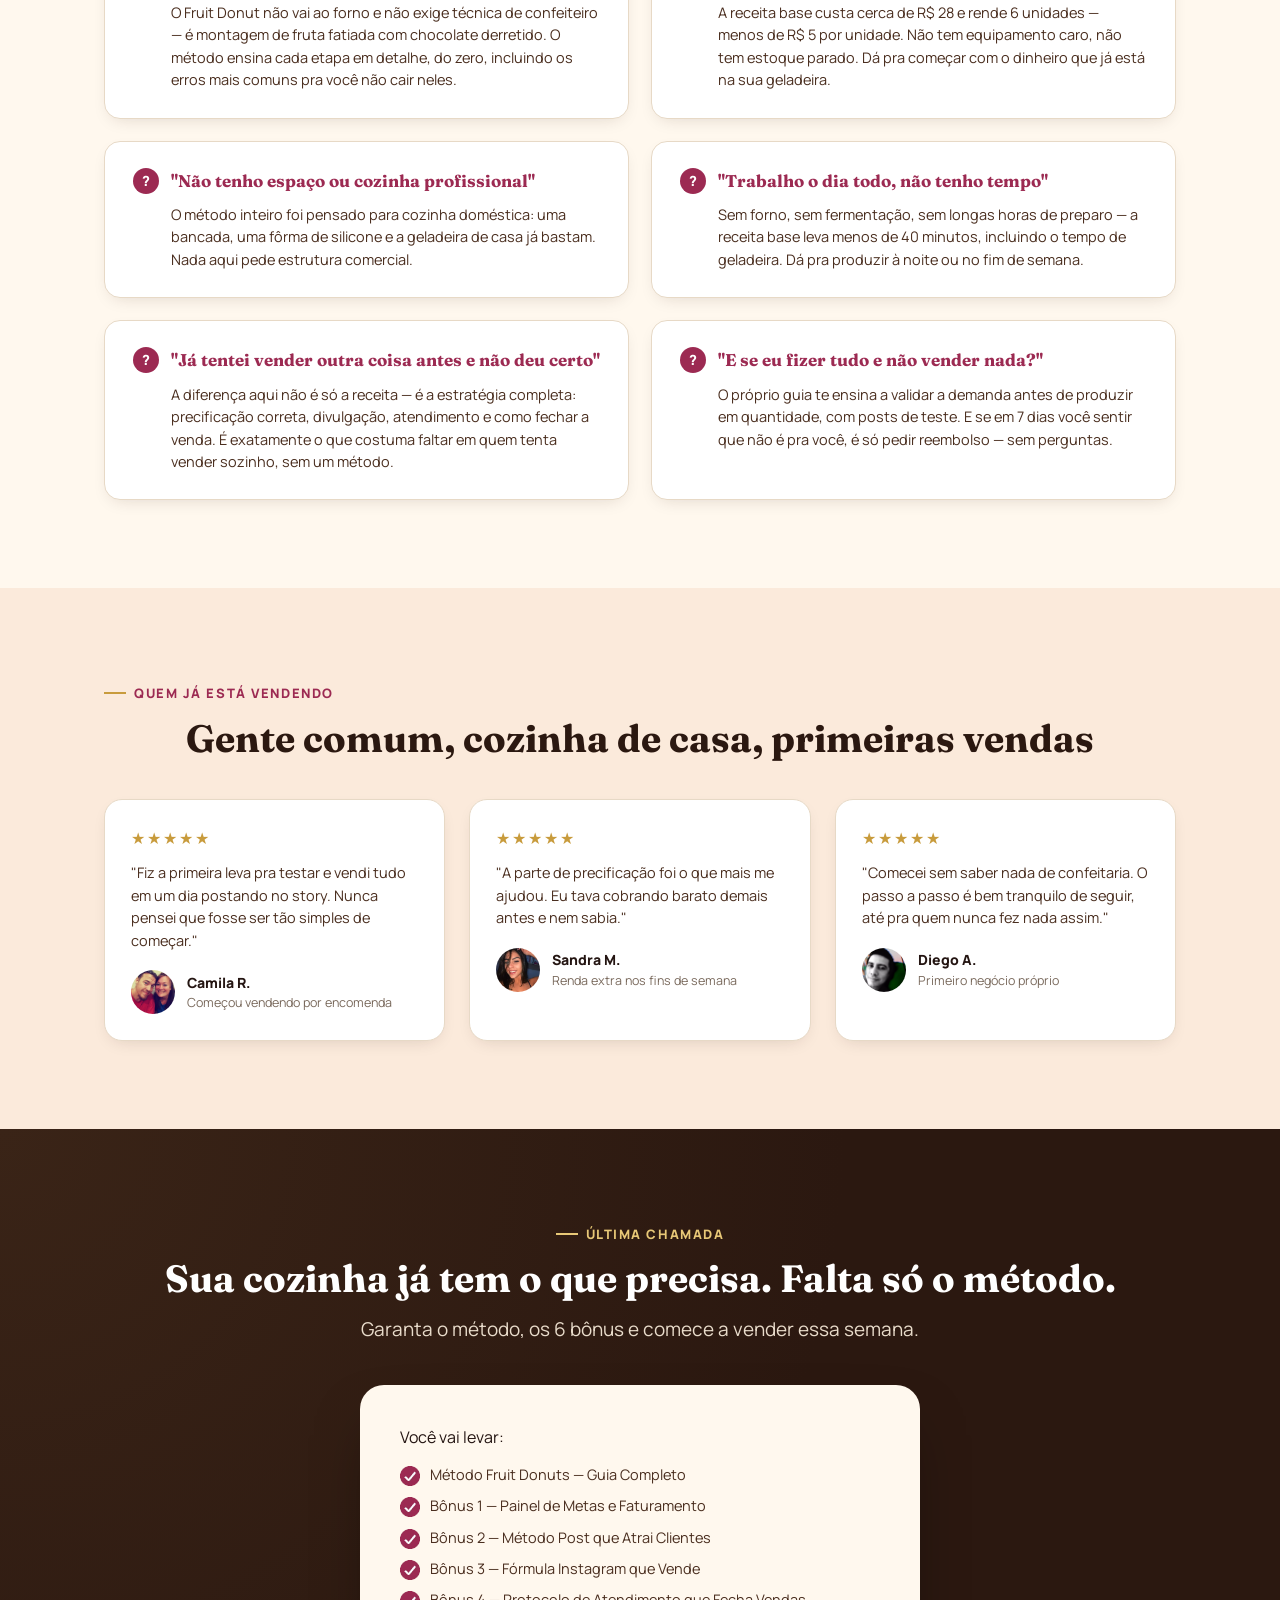
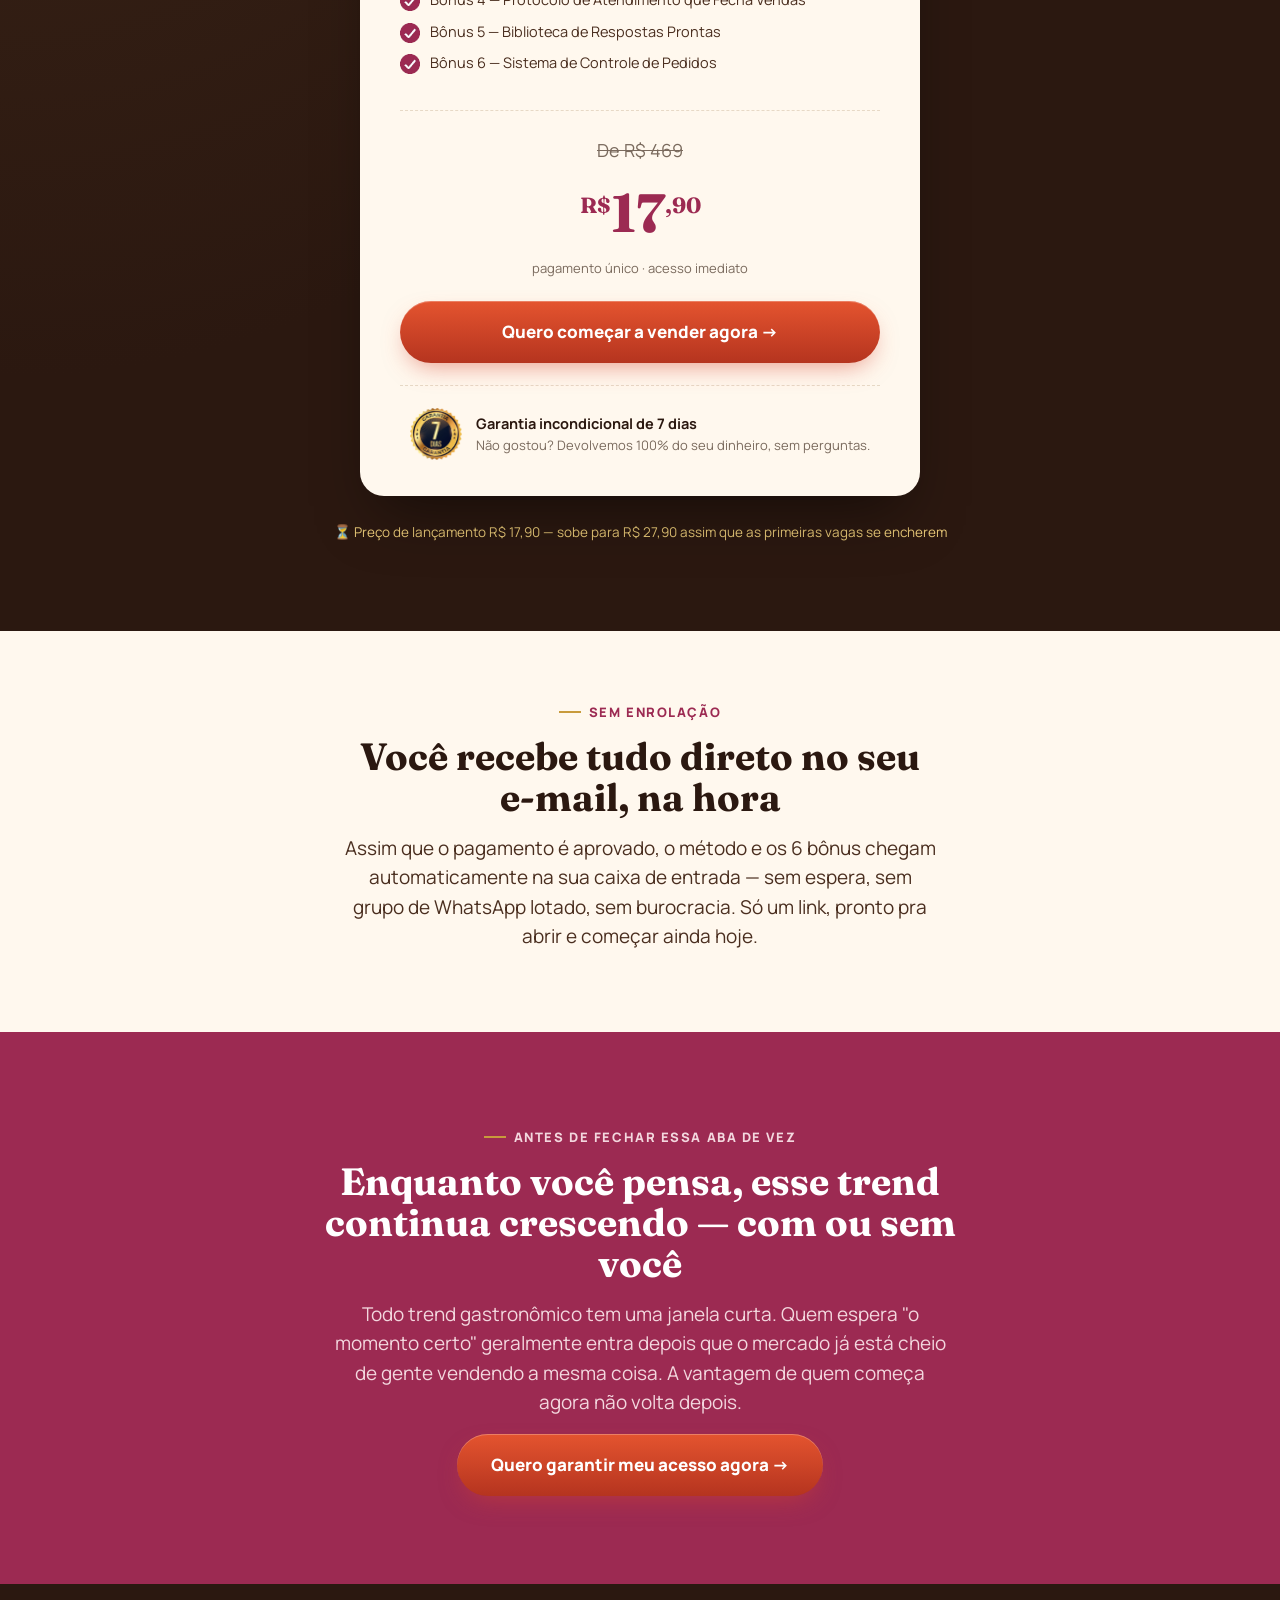
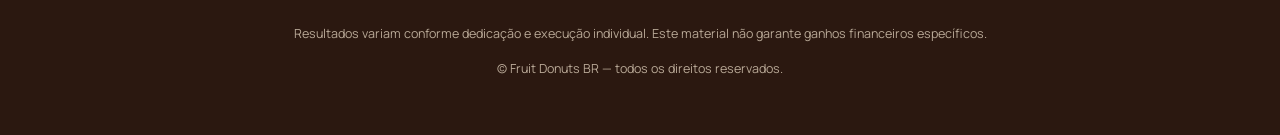
==== commit 7ad17dd5: "Update index.html" ====
--- a/index.html
+++ b/index.html
@@ -165,7 +165,7 @@
 
     <!-- VALUE STACK -->
     <div class="value-stack">
-      <h3>E somente hoje (05/ago) você leva:</h3>
+      <h3>E somente hoje (<span id="data-hoje" class="data-destaque">05/ago</span>) você leva:</h3>
       <div class="value-row"><span>Método Fruit Donuts — Guia Completo</span><span class="val">R$ 97</span></div>
       <div class="value-row"><span>Bônus 1 — Painel de Metas e Faturamento</span><span class="val">R$ 67</span></div>
       <div class="value-row"><span>Bônus 2 — Método Post que Atrai Clientes</span><span class="val">R$ 47</span></div>
@@ -315,5 +315,15 @@
   </div>
 </footer>
 
+<script>
+(function(){
+  var meses = ["jan","fev","mar","abr","mai","jun","jul","ago","set","out","nov","dez"];
+  var hoje = new Date();
+  var dia = String(hoje.getDate()).padStart(2, "0");
+  var mes = meses[hoje.getMonth()];
+  var el = document.getElementById("data-hoje");
+  if (el) el.textContent = dia + "/" + mes;
+})();
+</script>
 </body>
 </html>
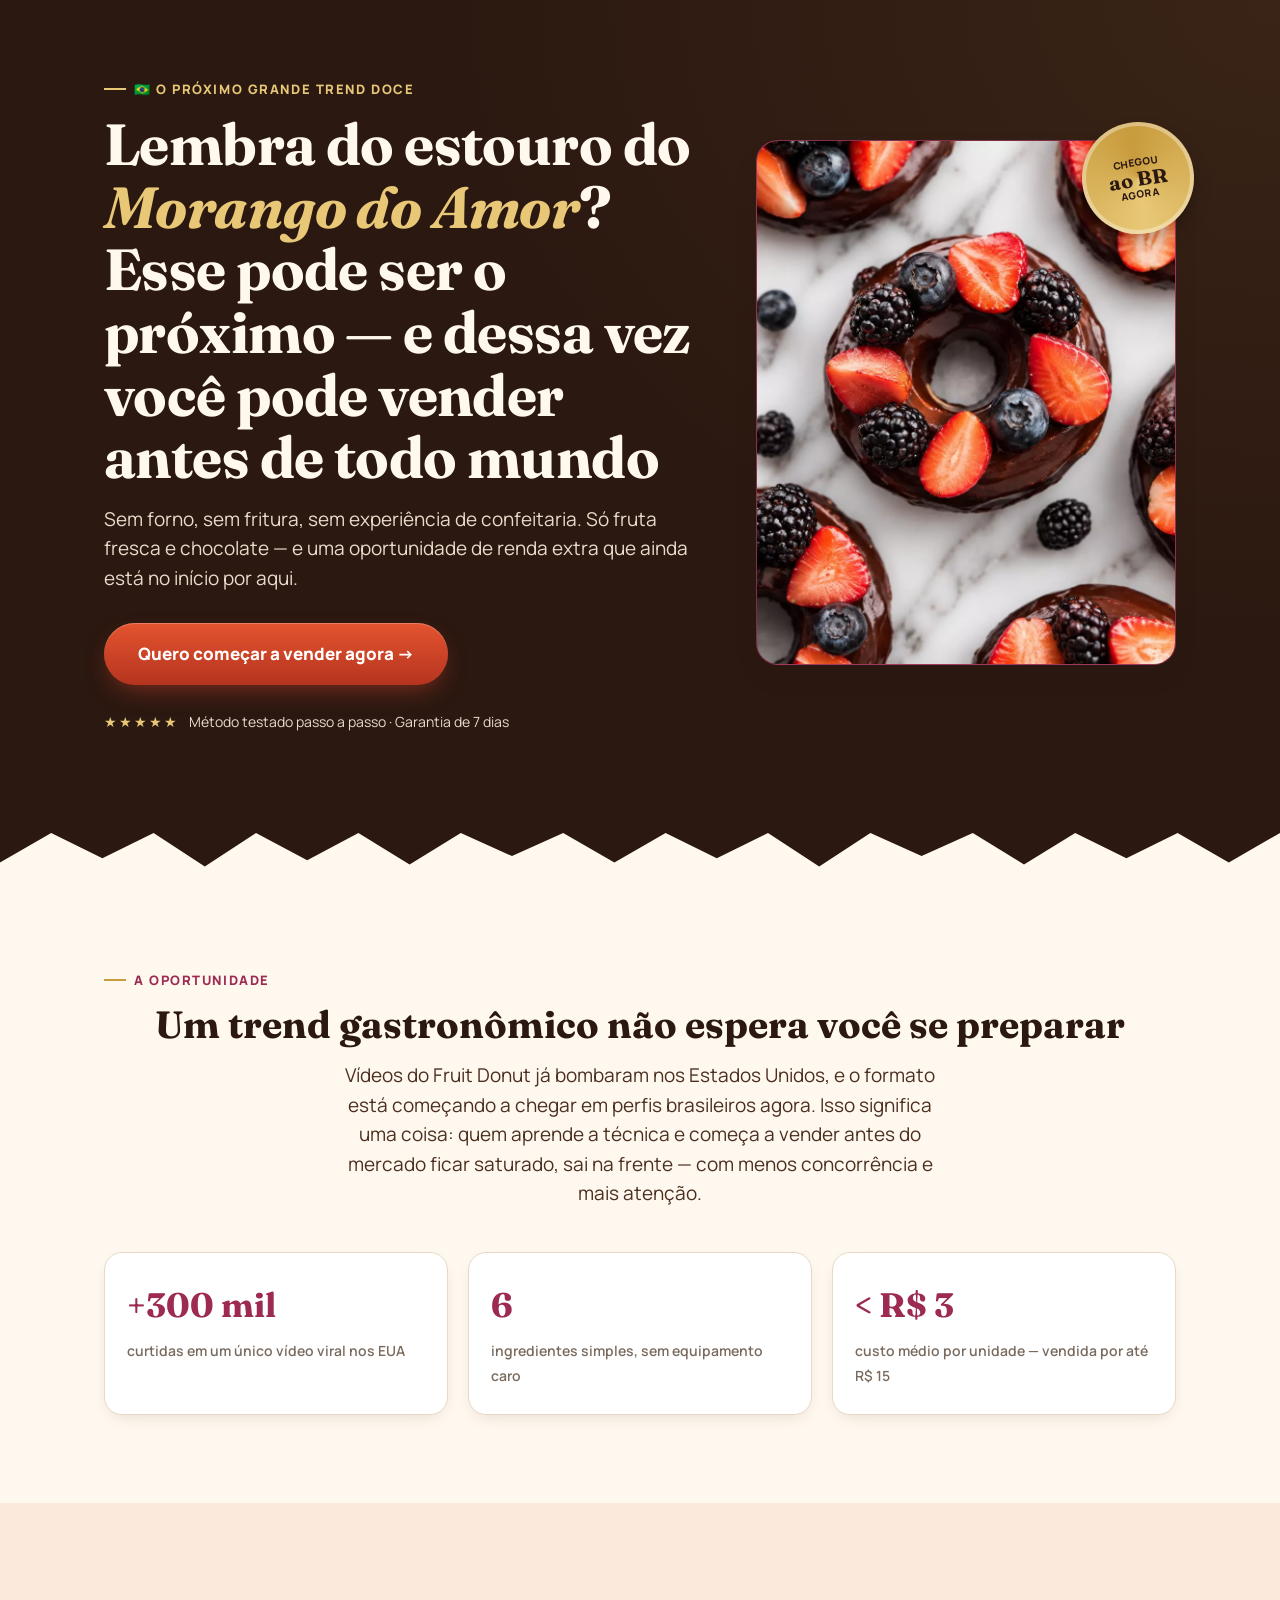
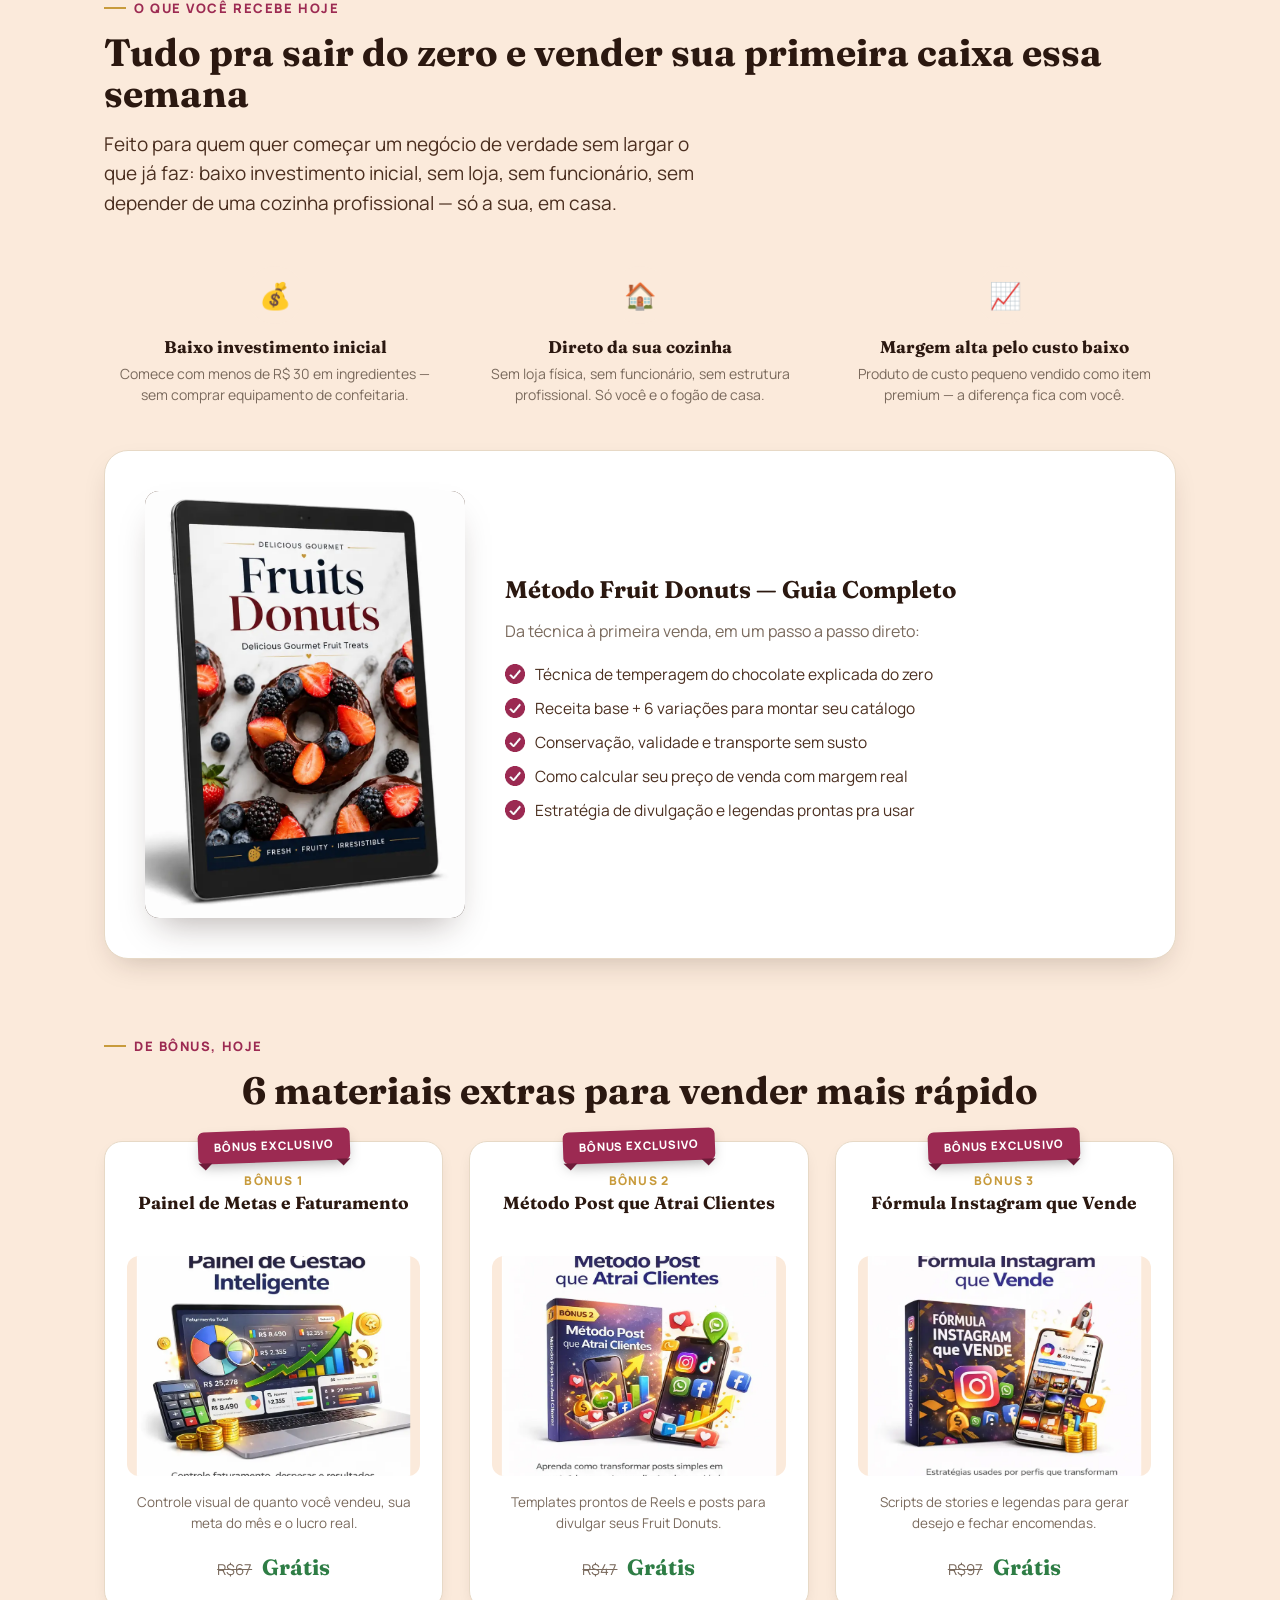
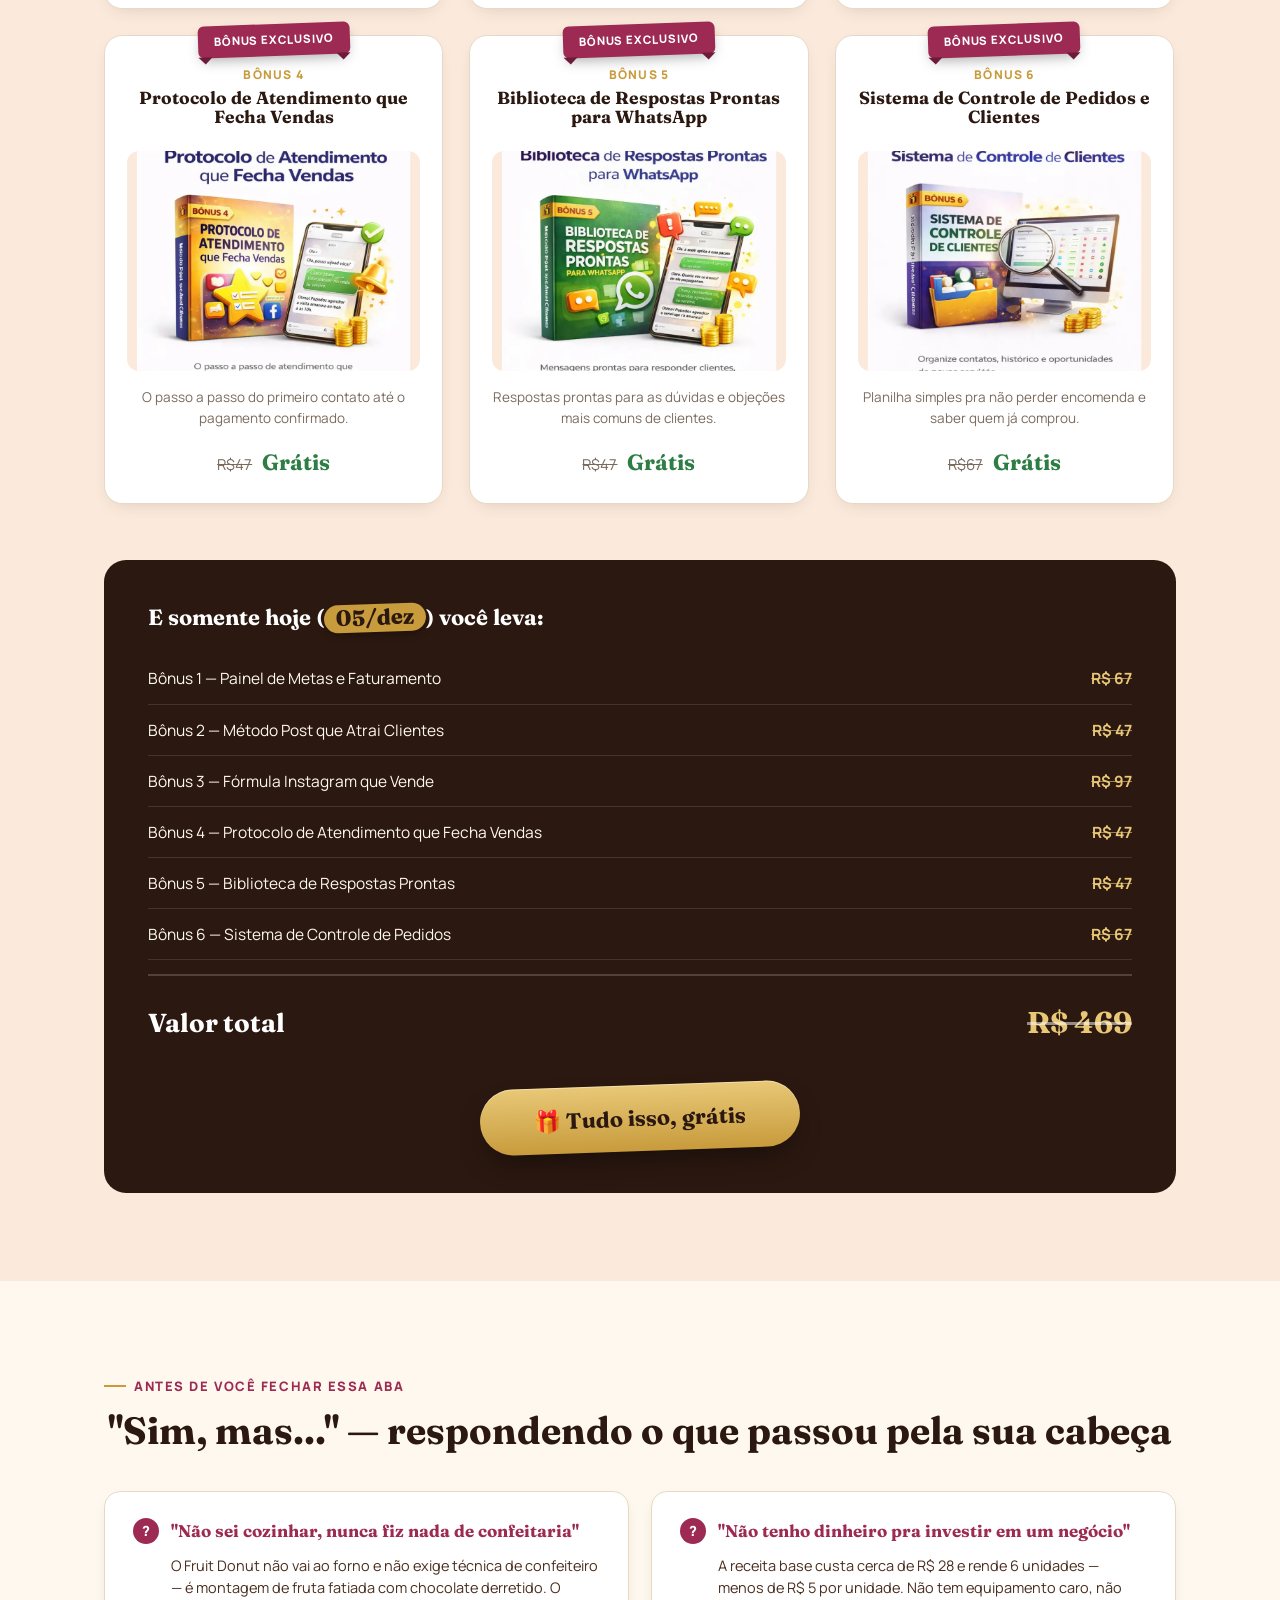
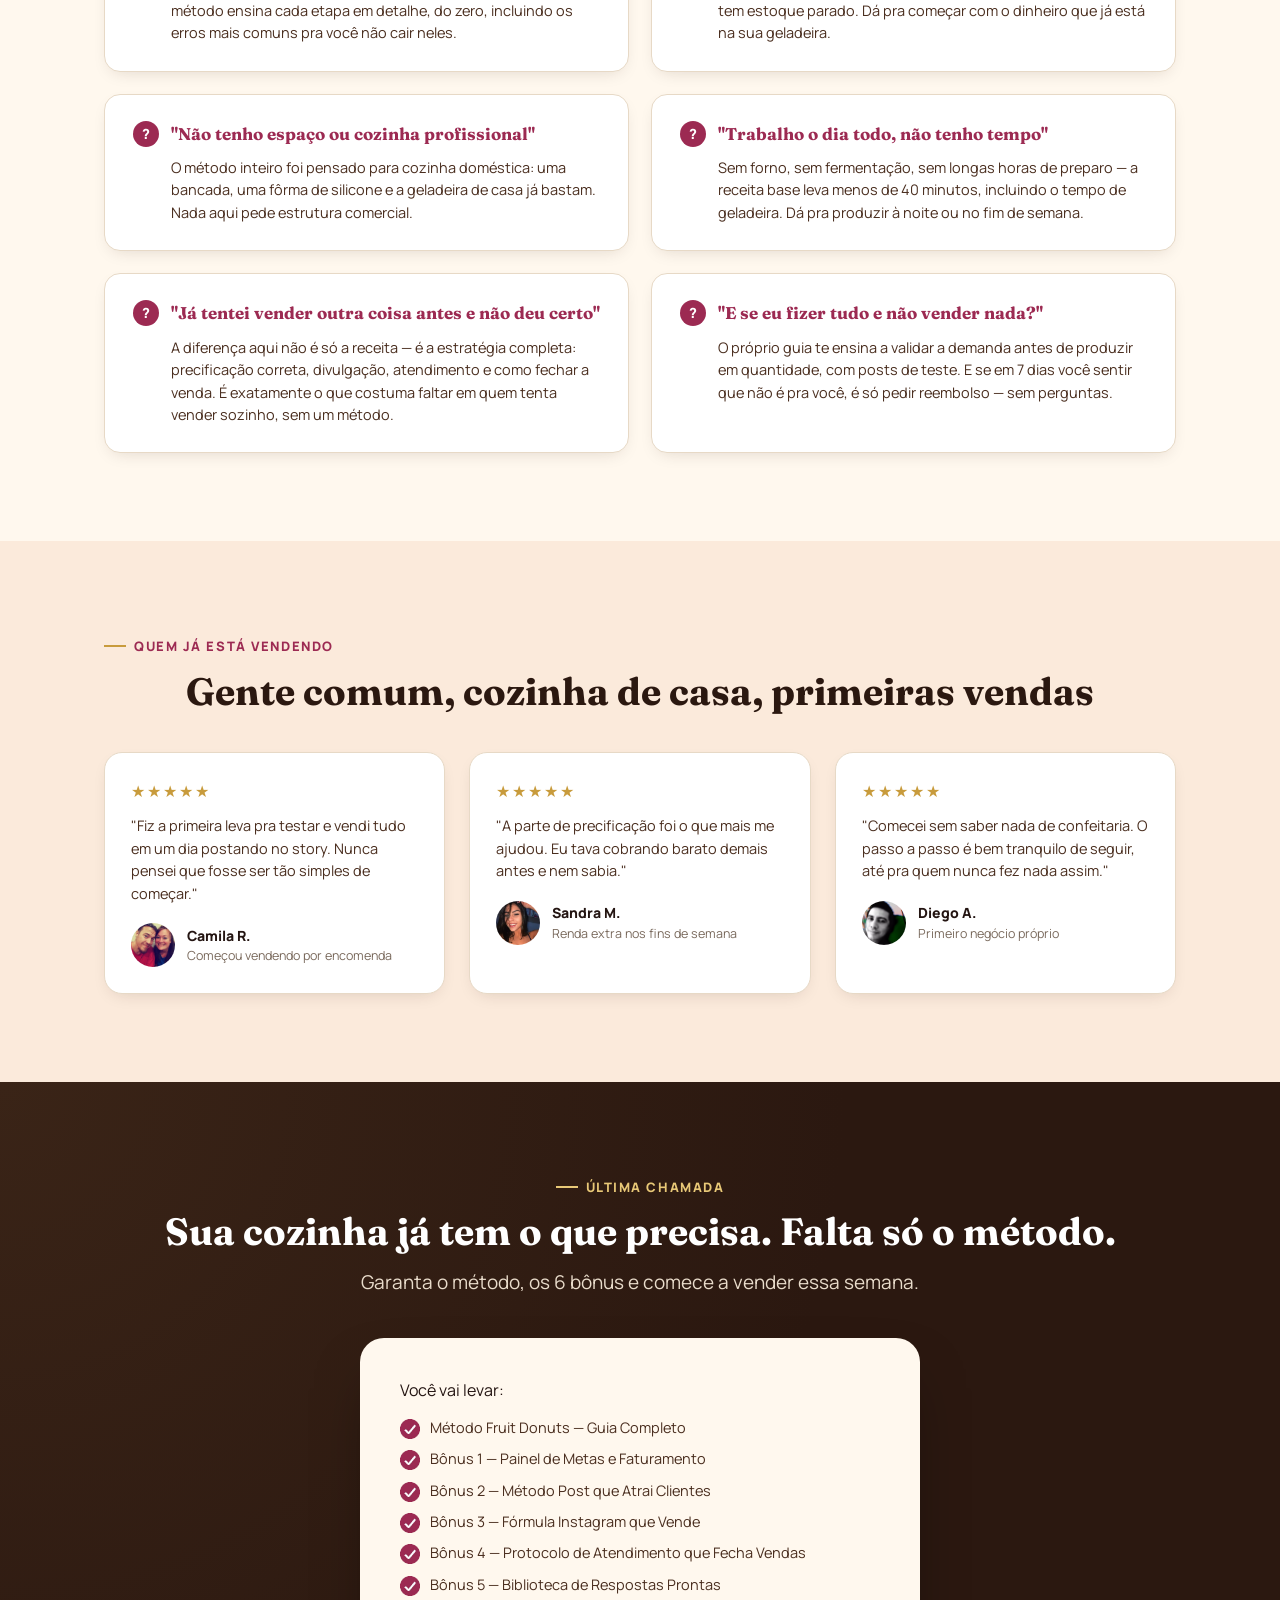
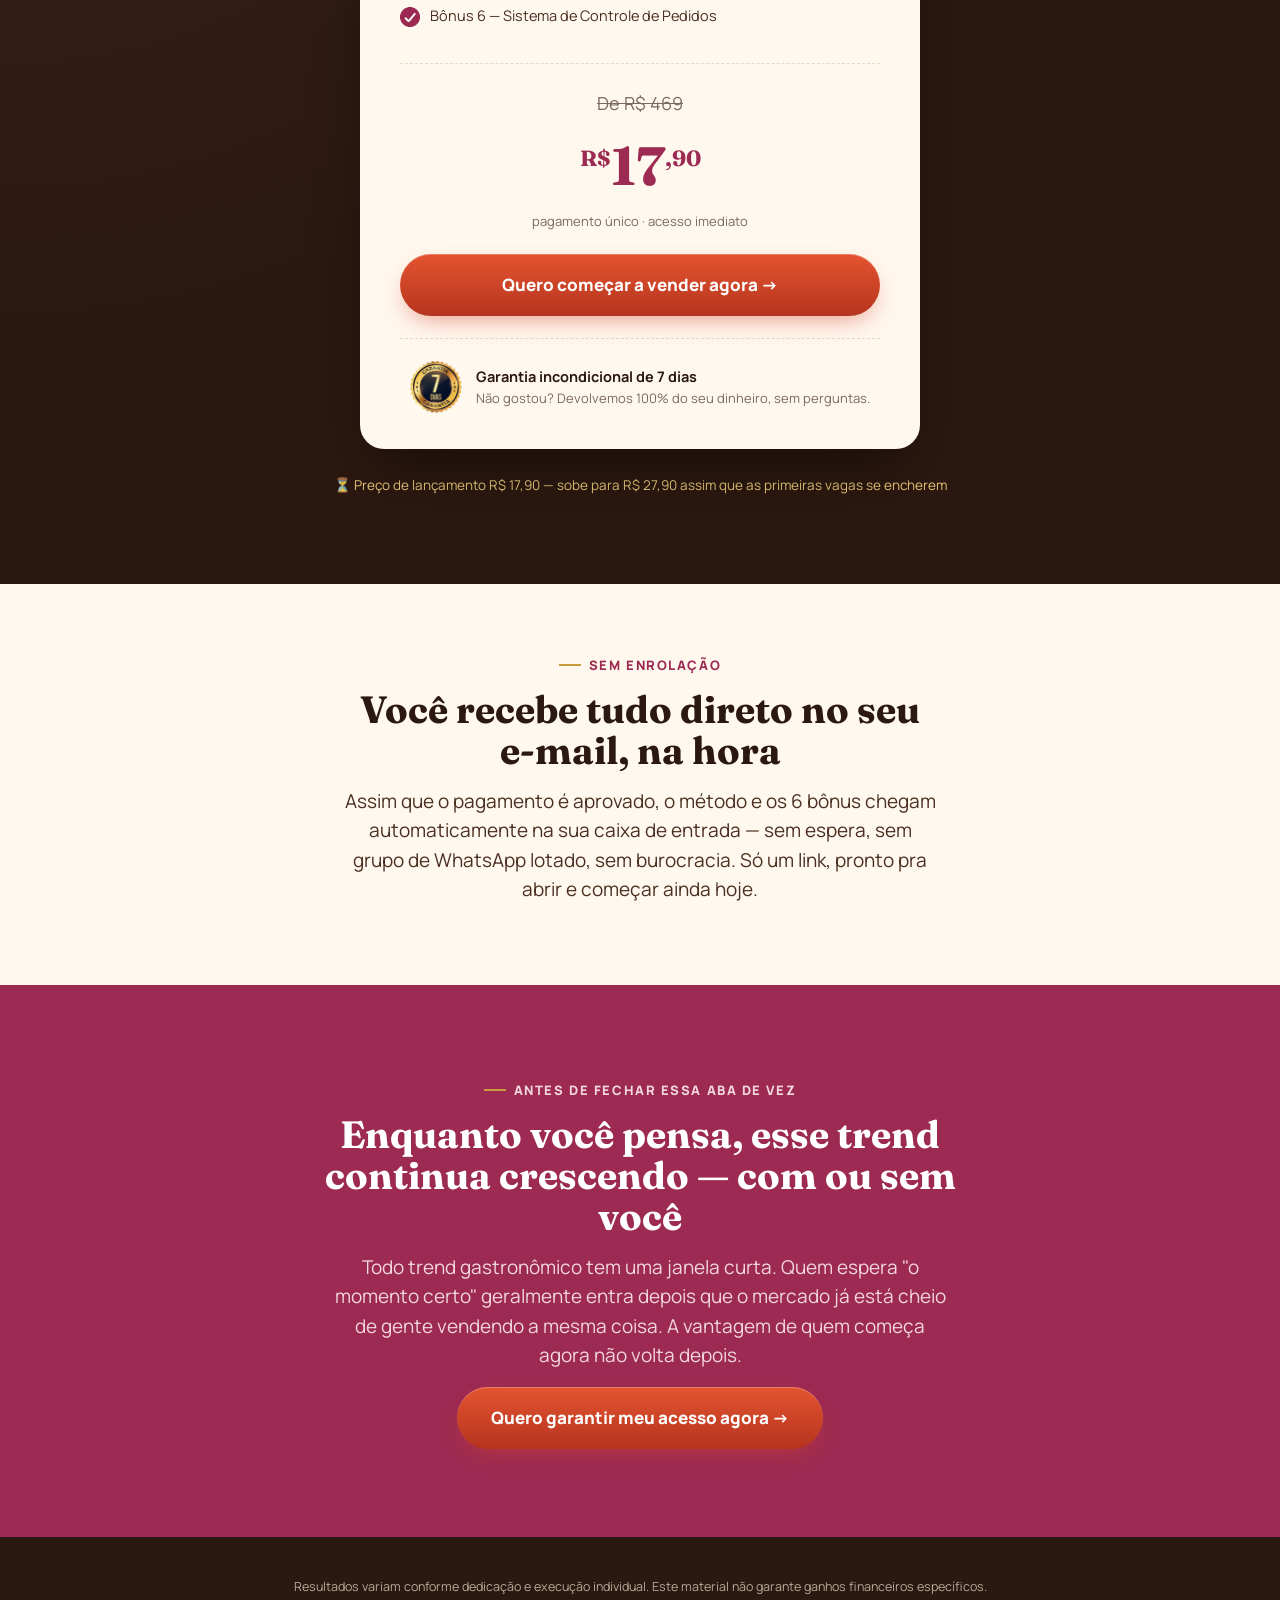
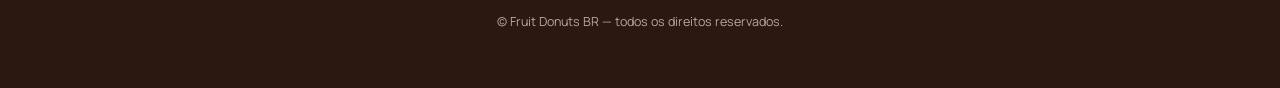
==== commit c8c650fb: "Remove 'Método Fruit Donuts' from value stack" ====
--- a/index.html
+++ b/index.html
@@ -166,7 +166,6 @@
     <!-- VALUE STACK -->
     <div class="value-stack">
       <h3>E somente hoje (<span id="data-hoje" class="data-destaque">05/ago</span>) você leva:</h3>
-      <div class="value-row"><span>Método Fruit Donuts — Guia Completo</span><span class="val">R$ 97</span></div>
       <div class="value-row"><span>Bônus 1 — Painel de Metas e Faturamento</span><span class="val">R$ 67</span></div>
       <div class="value-row"><span>Bônus 2 — Método Post que Atrai Clientes</span><span class="val">R$ 47</span></div>
       <div class="value-row"><span>Bônus 3 — Fórmula Instagram que Vende</span><span class="val">R$ 97</span></div>
--- a/styles.css
+++ b/styles.css
@@ -425,6 +425,16 @@
   text-decoration: line-through; text-decoration-color: rgba(255,255,255,.5);
   color: var(--gold-light); font-family: var(--display); font-weight:700; font-size: 30px;
 }
+.data-destaque{
+  display:inline-block;
+  background: var(--gold);
+  color: var(--choc);
+  font-weight: 800;
+  padding: 2px 12px;
+  border-radius: 100px;
+  transform: rotate(-2deg);
+  box-shadow: 0 4px 10px -3px rgba(0,0,0,.4);
+}
 .tudo-gratis-badge{
   margin: 26px auto 4px;
   max-width: 320px;
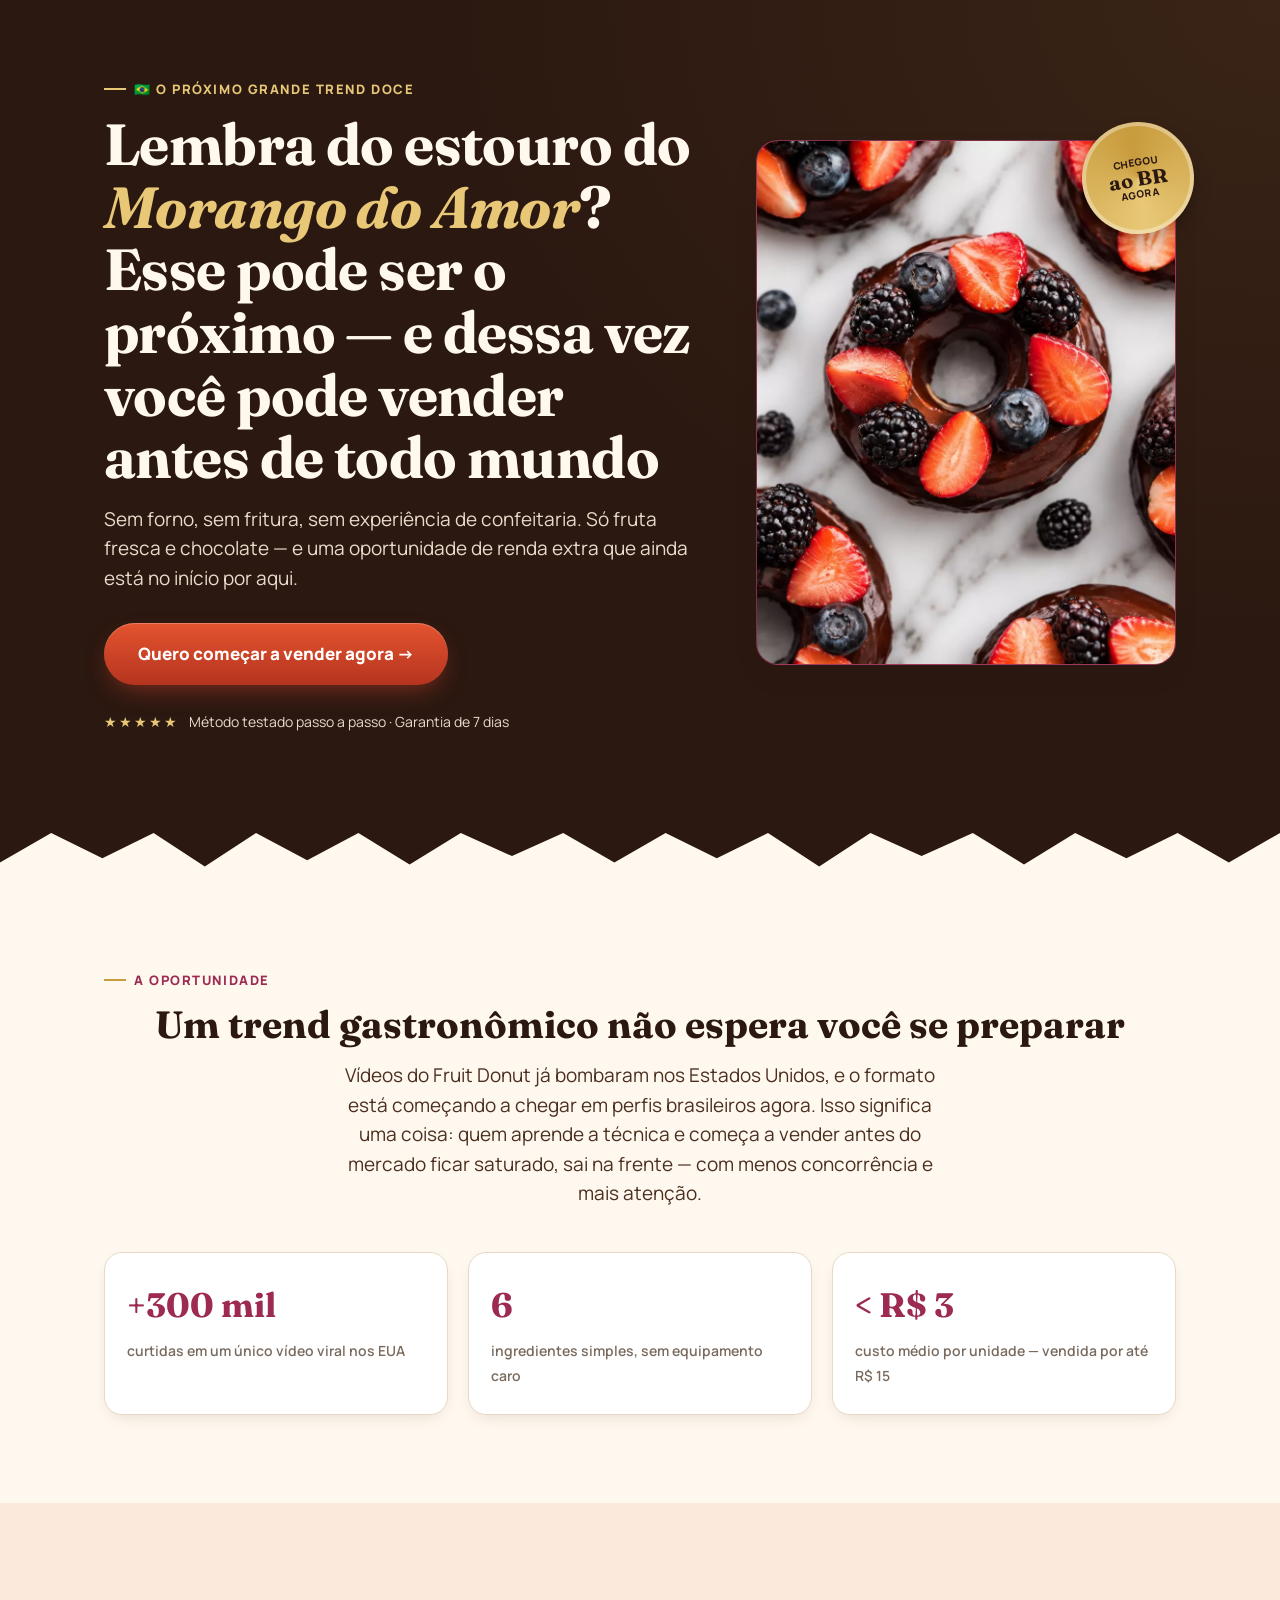
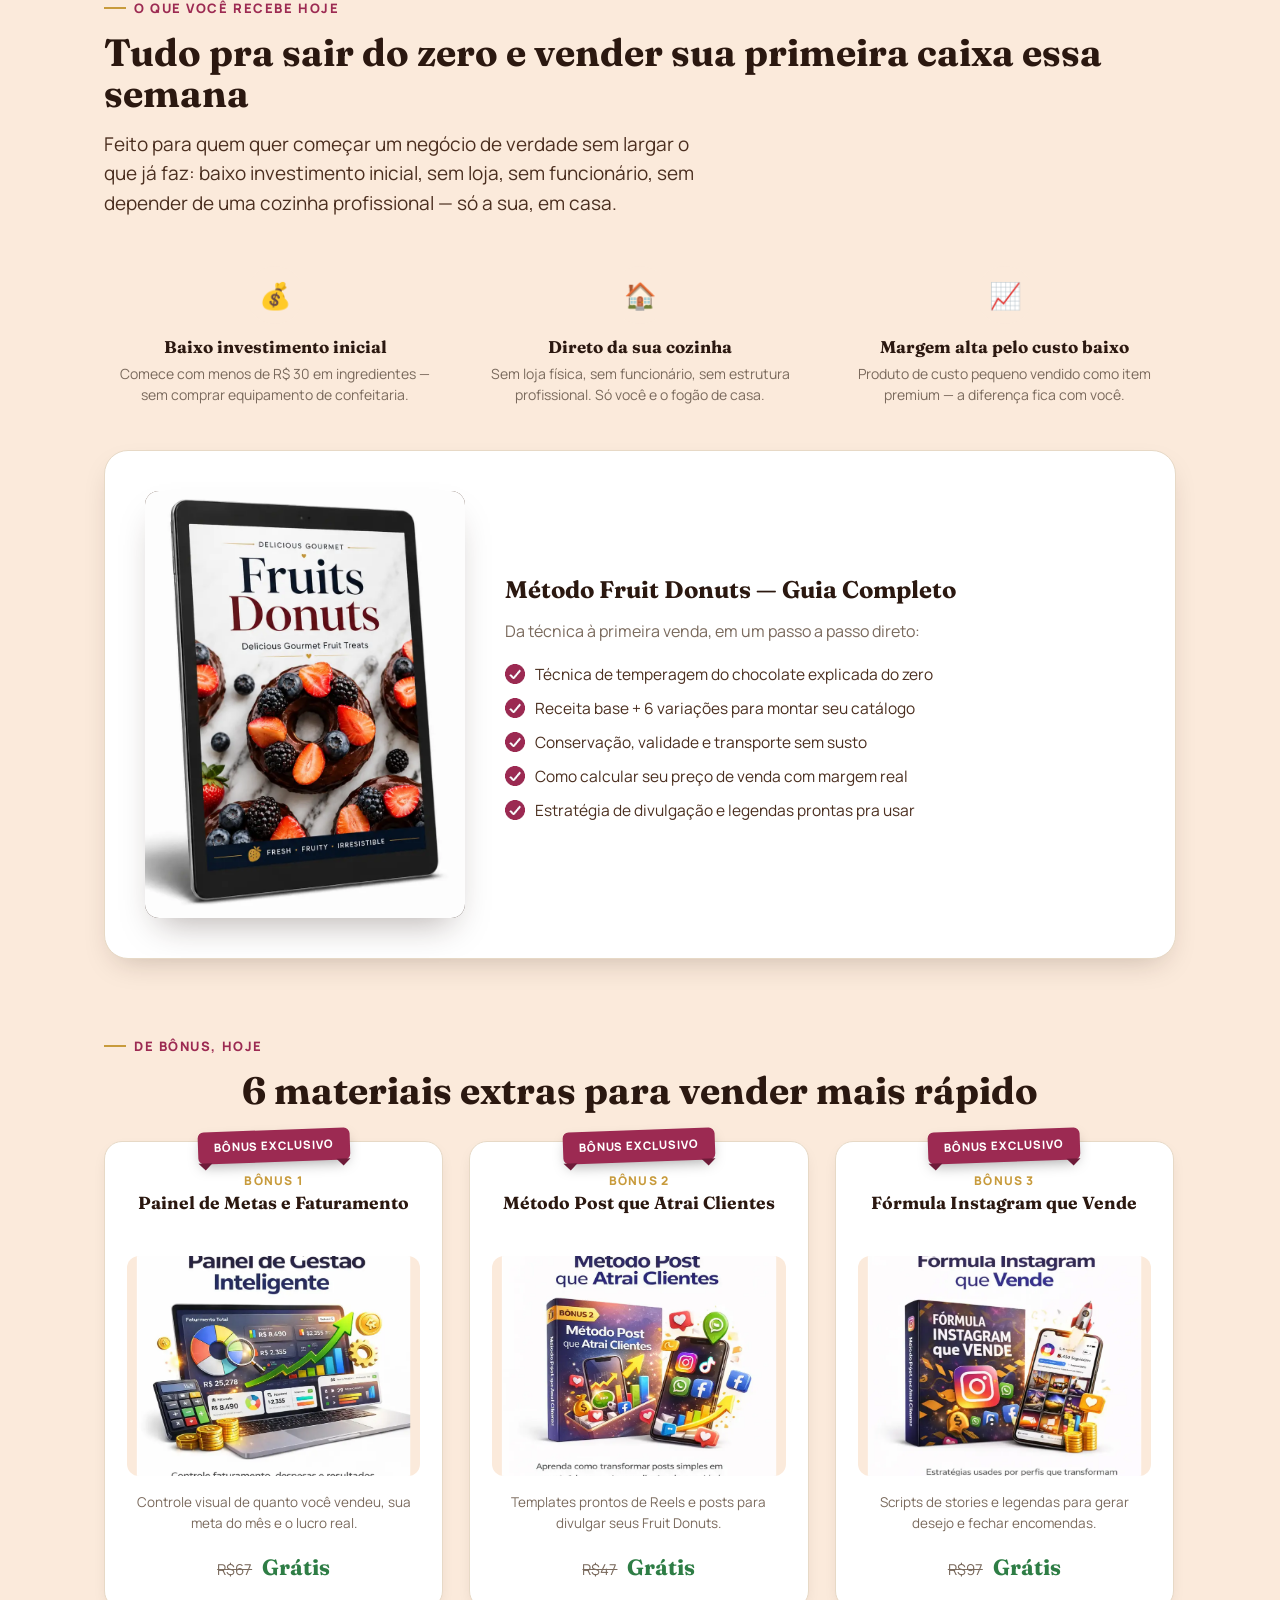
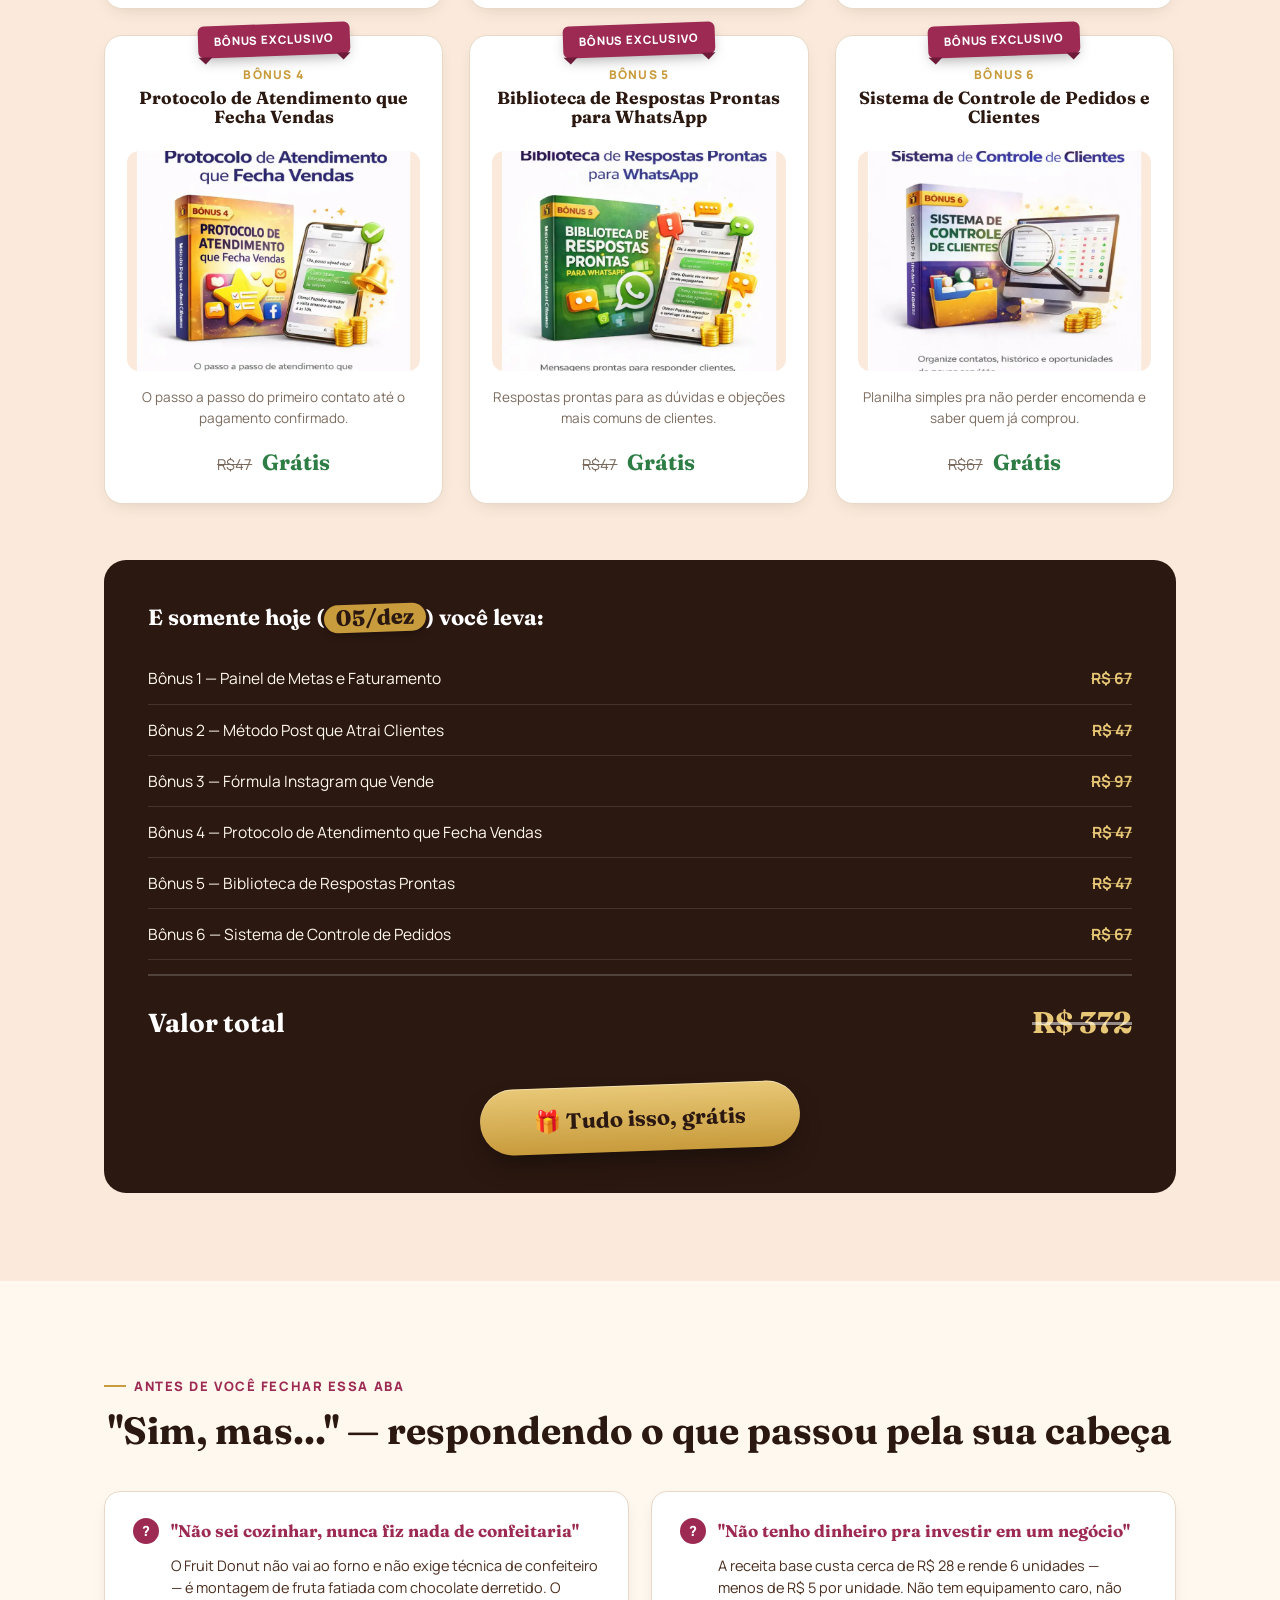
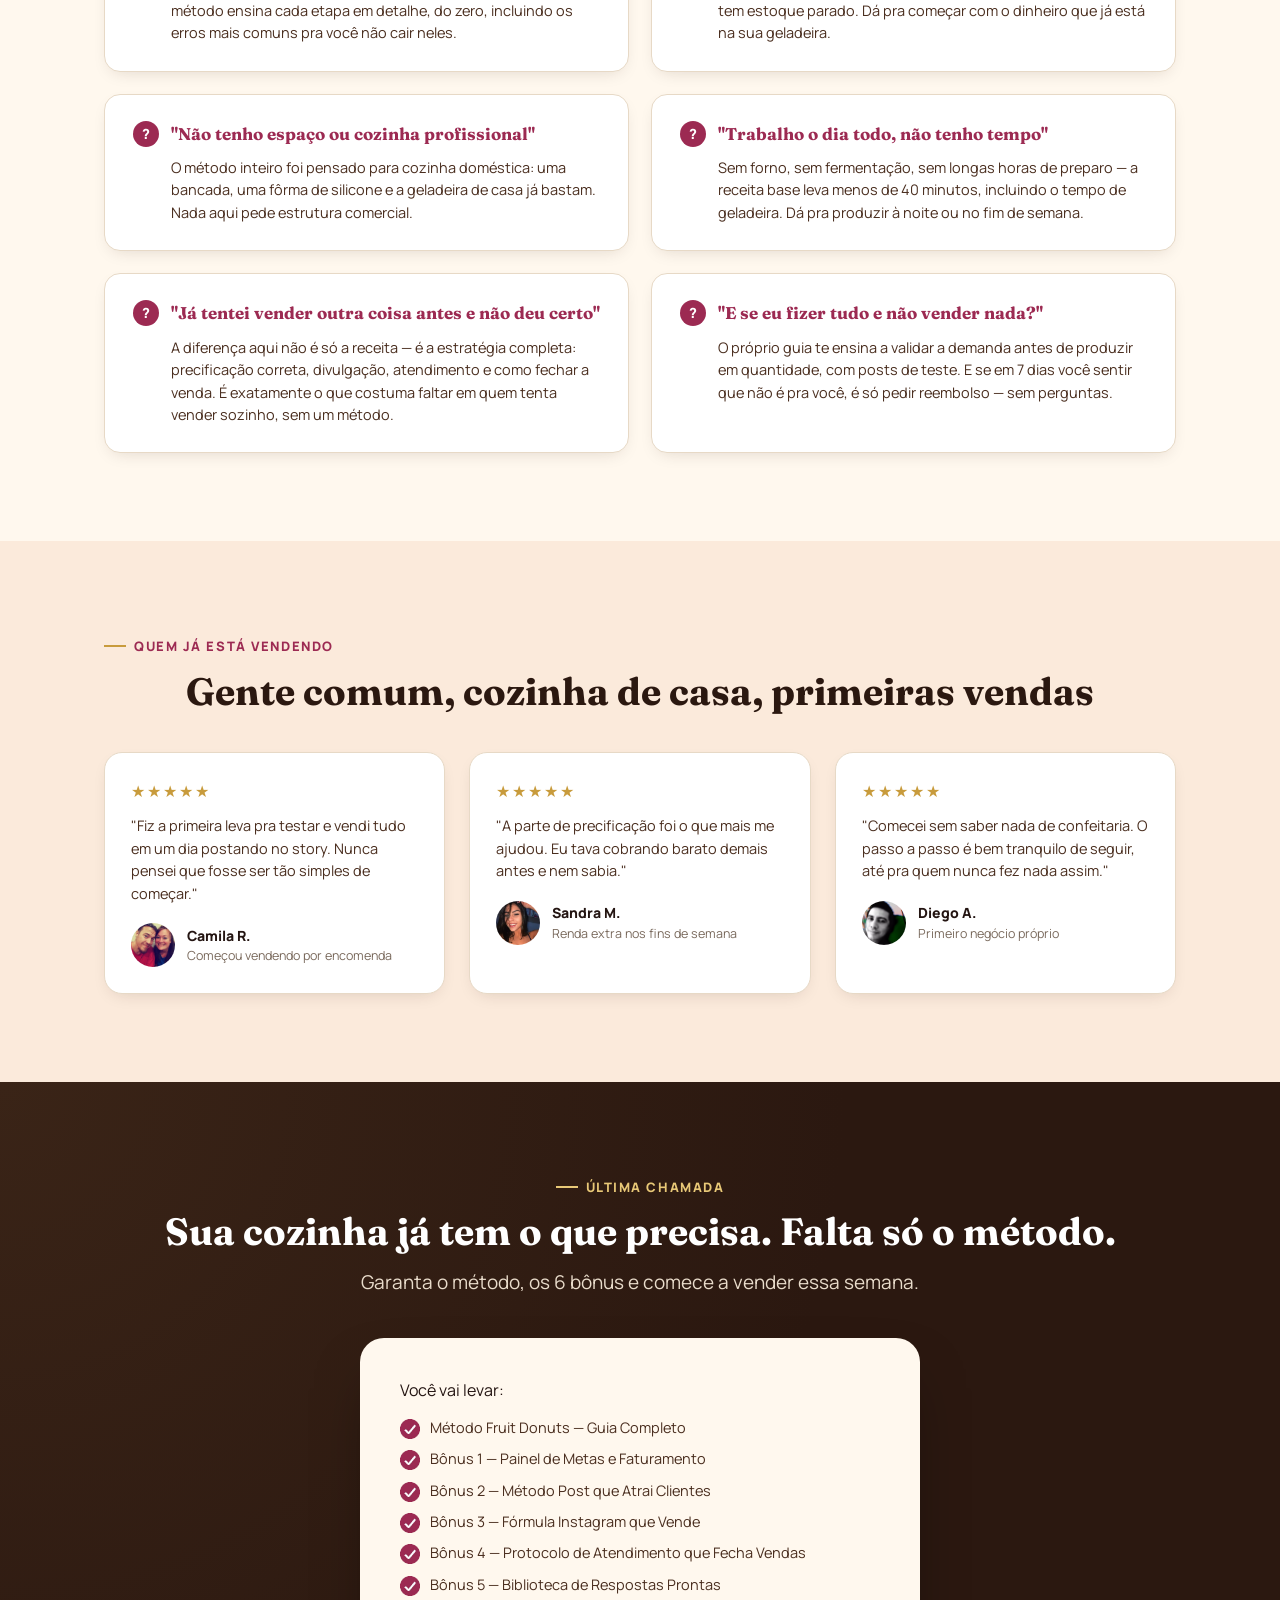
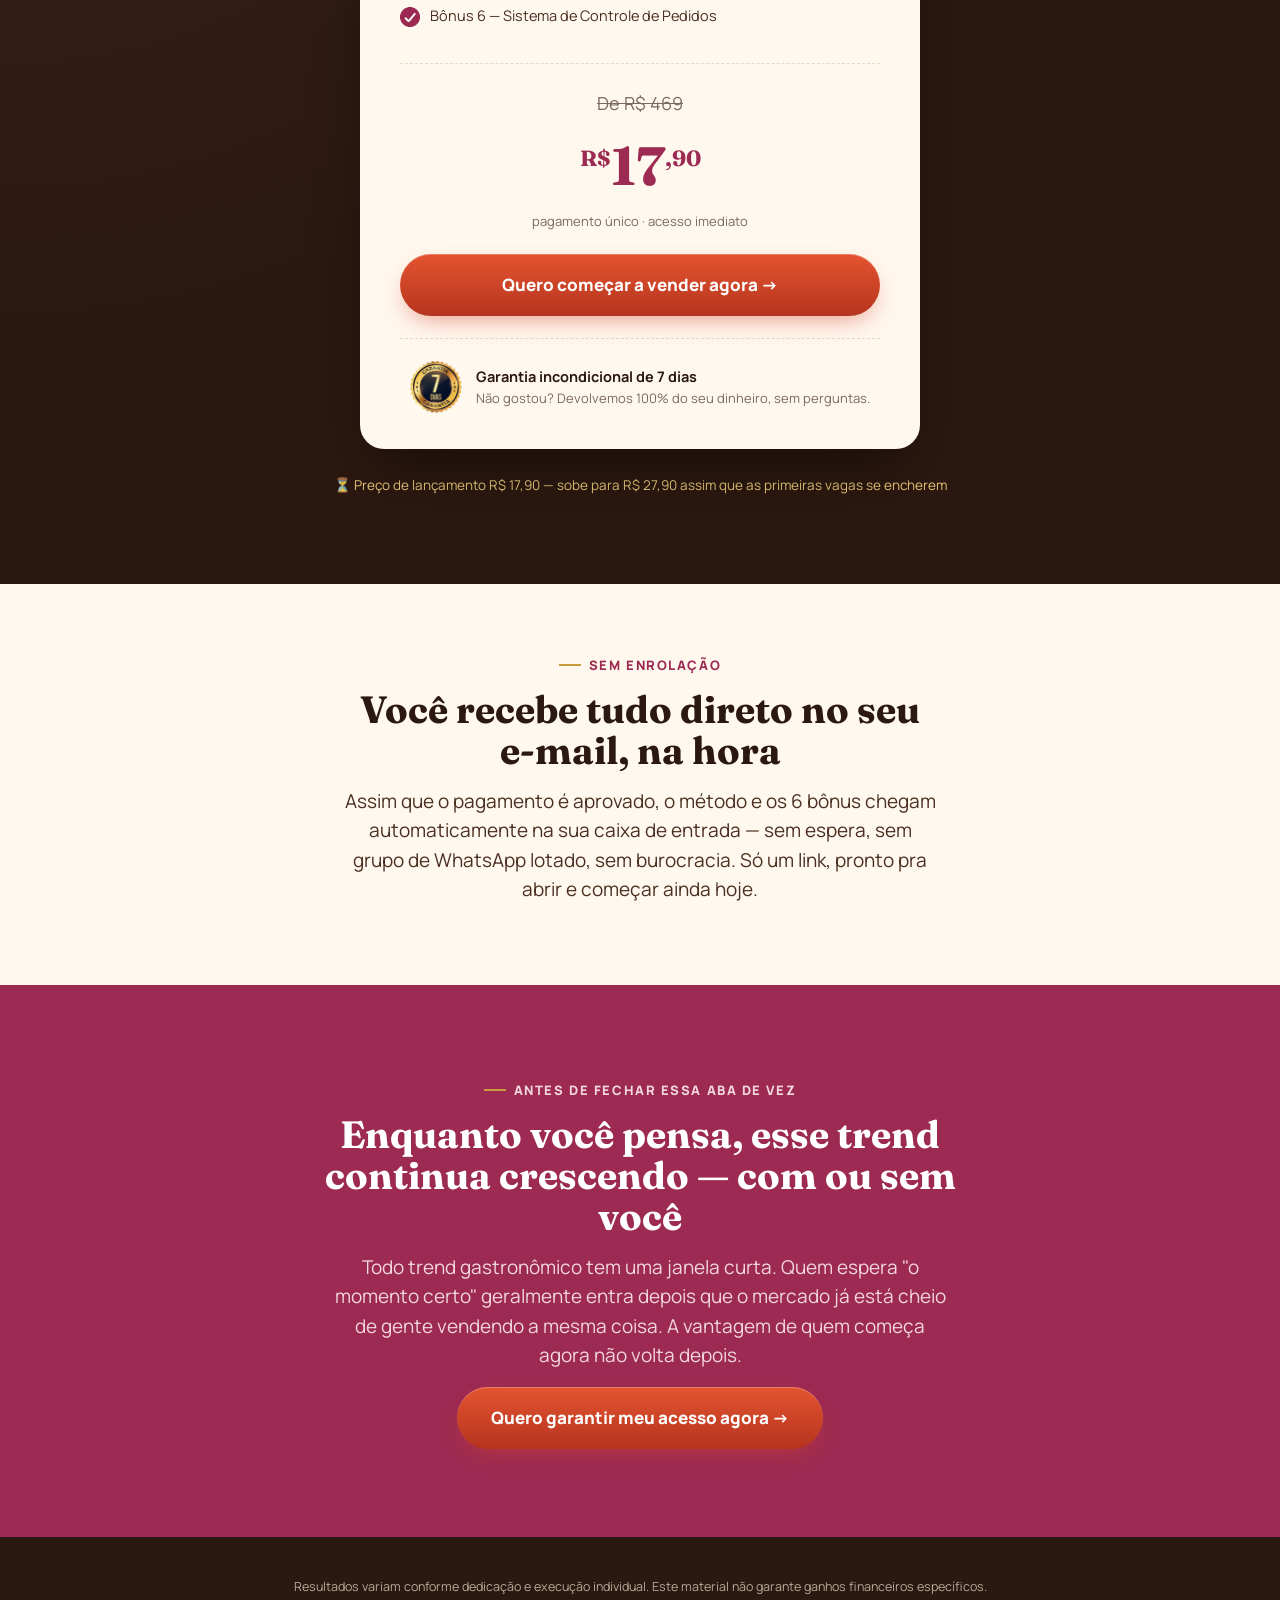
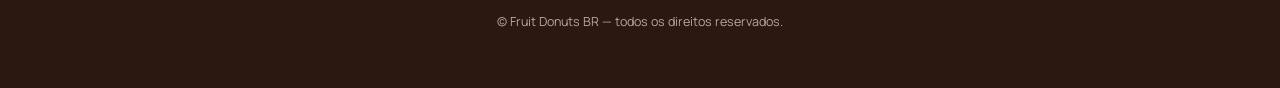
==== commit 50c918dc: "Update index.html" ====
--- a/index.html
+++ b/index.html
@@ -172,7 +172,7 @@
       <div class="value-row"><span>Bônus 4 — Protocolo de Atendimento que Fecha Vendas</span><span class="val">R$ 47</span></div>
       <div class="value-row"><span>Bônus 5 — Biblioteca de Respostas Prontas</span><span class="val">R$ 47</span></div>
       <div class="value-row"><span>Bônus 6 — Sistema de Controle de Pedidos</span><span class="val">R$ 67</span></div>
-      <div class="value-row total"><span>Valor total</span><span class="val">R$ 469</span></div>
+      <div class="value-row total"><span>Valor total</span><span class="val">R$ 372</span></div>
       <div class="tudo-gratis-badge">🎁 Tudo isso, grátis</div>
     </div>
   </div>
